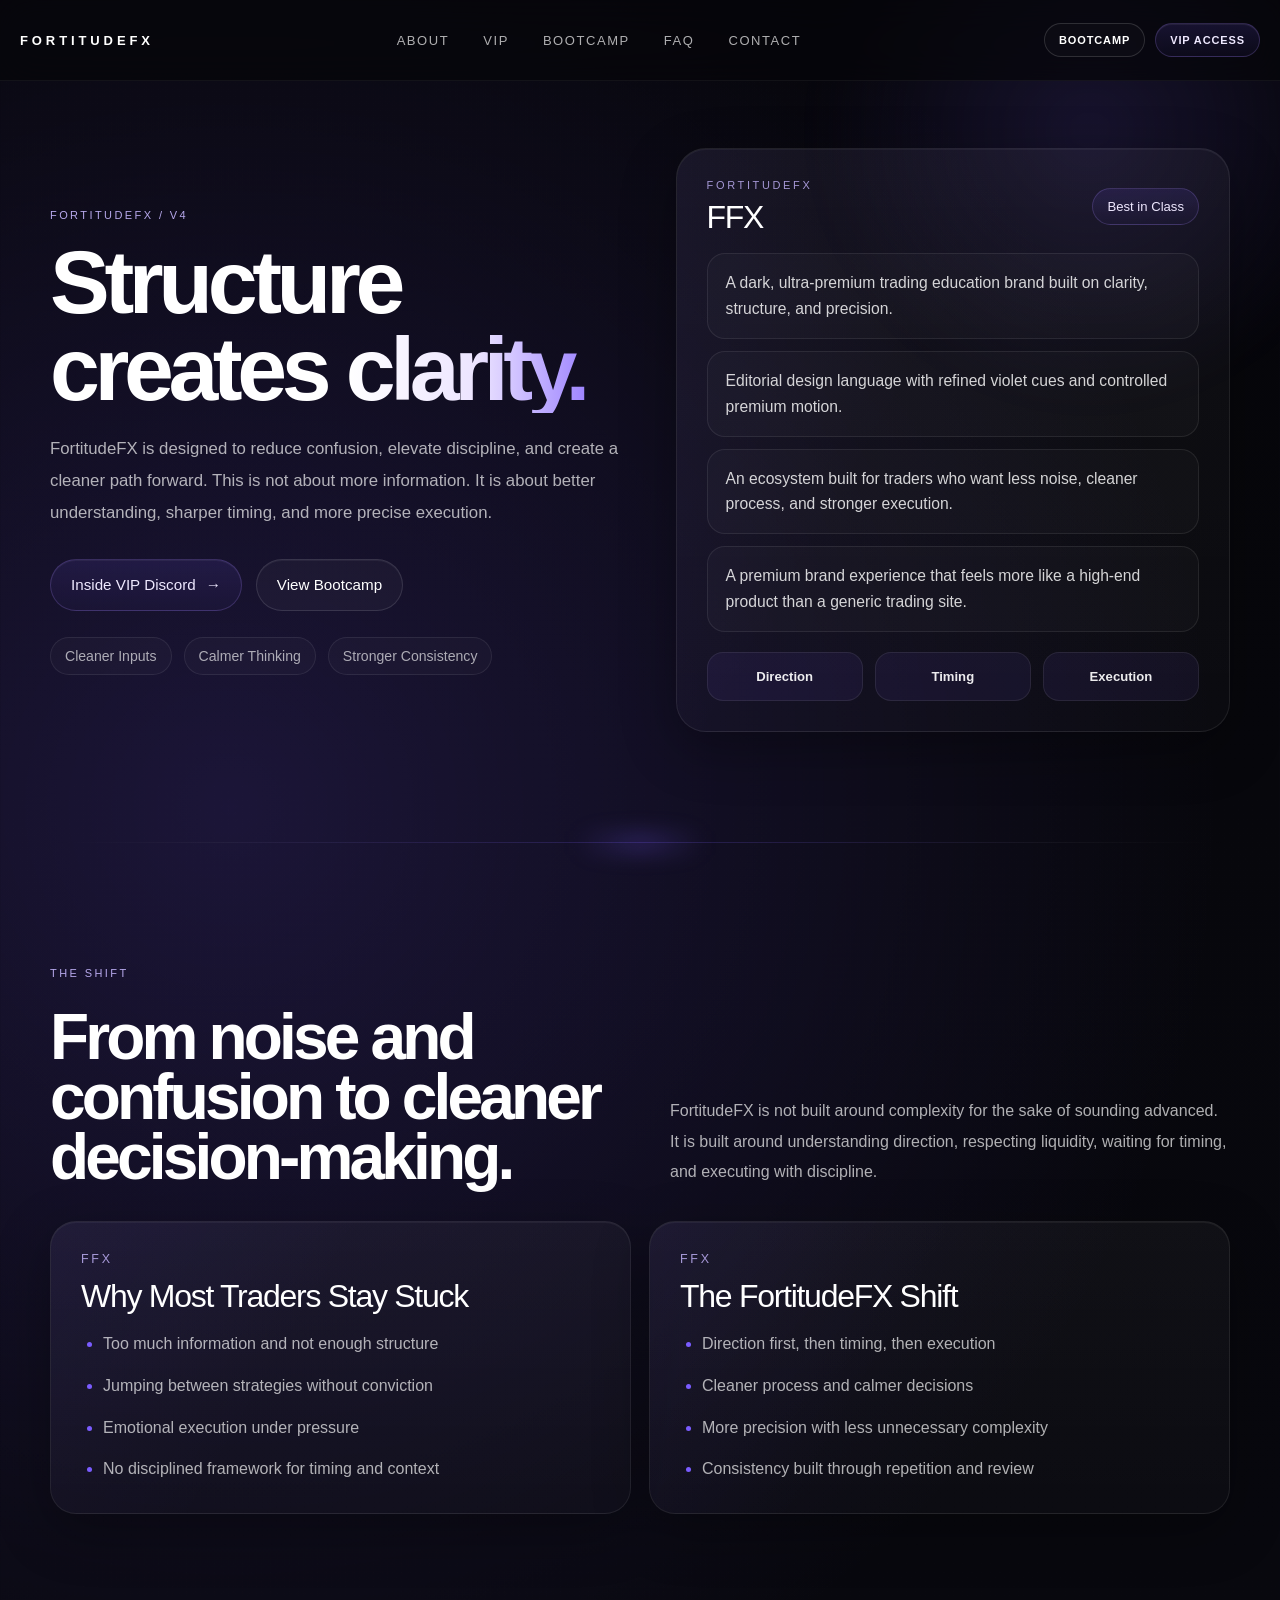
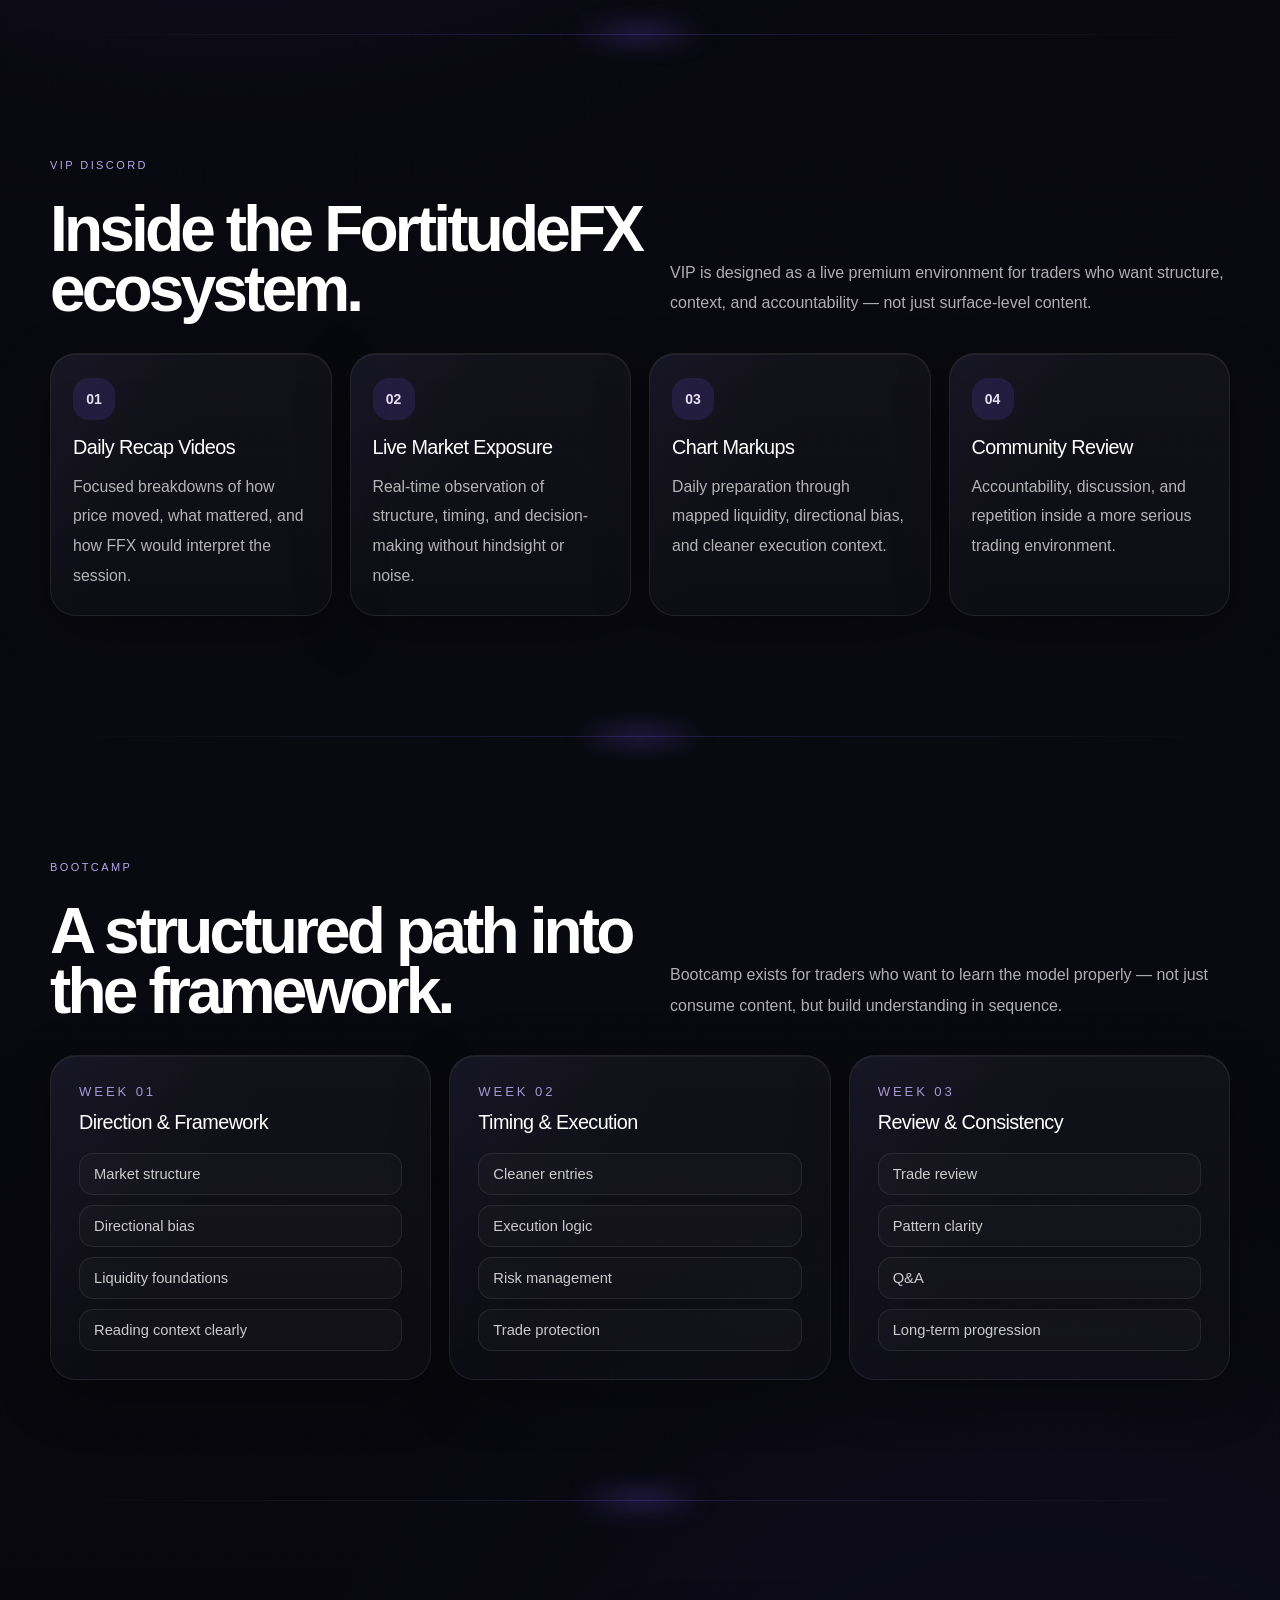
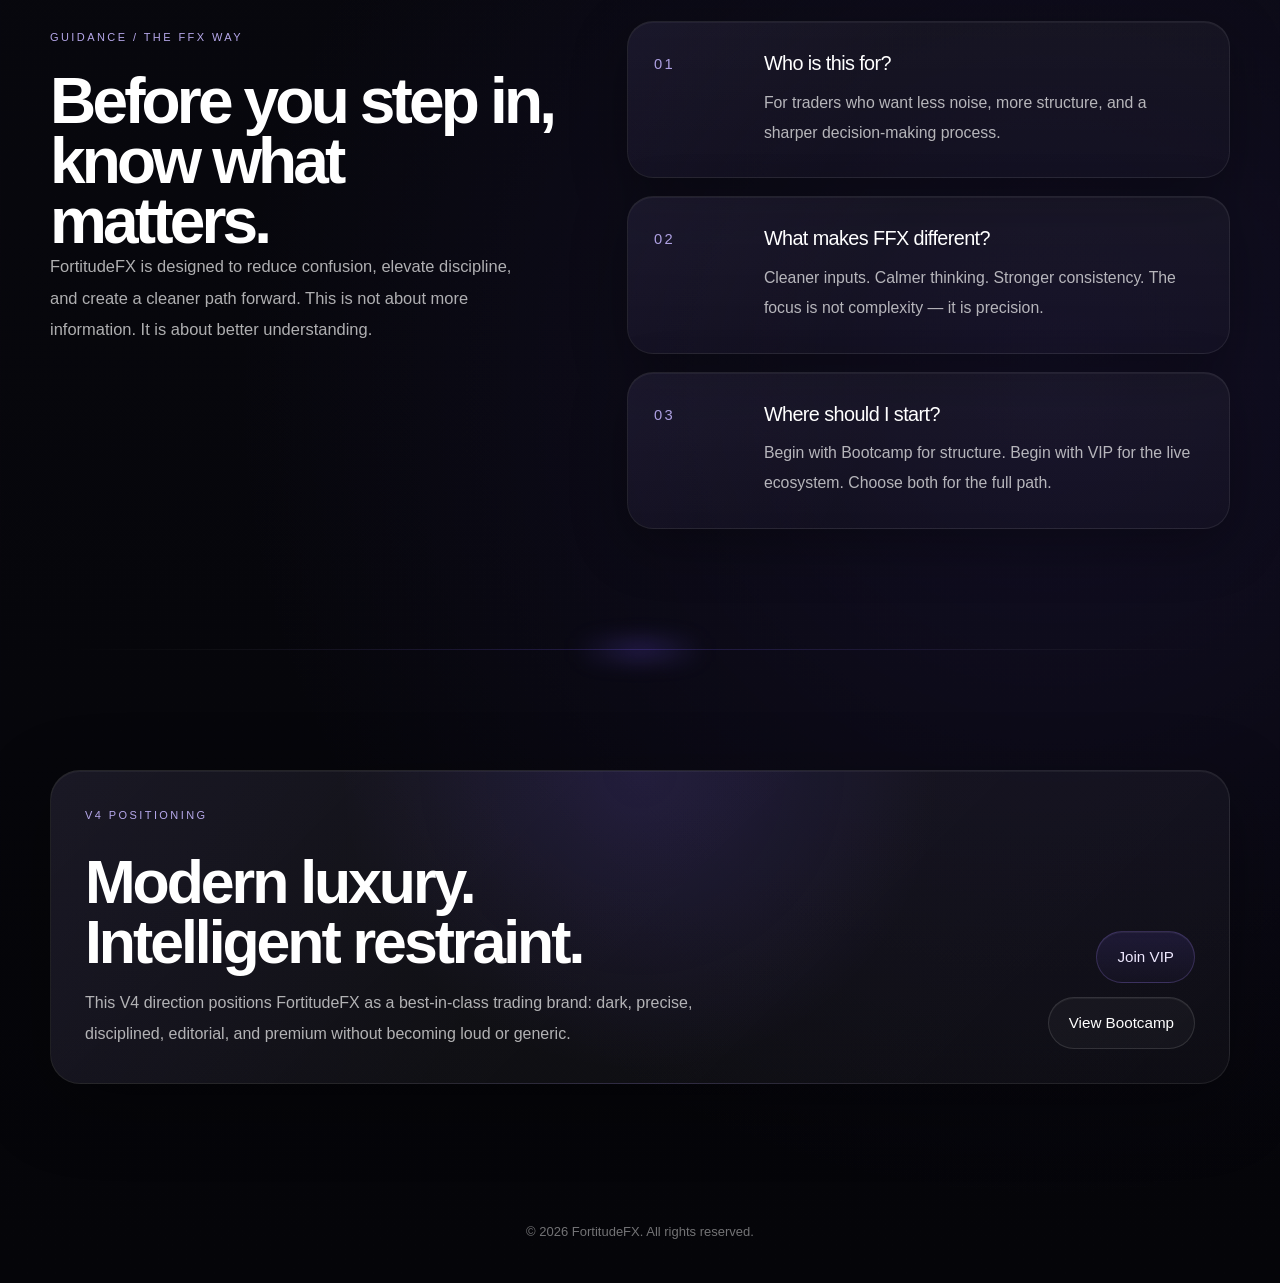
==== index.html @ 335967ff "Rename Index.html to index.html" ====
<!DOCTYPE html>
<html lang="en">
<head>
  <meta charset="UTF-8" />
  <meta name="viewport" content="width=device-width, initial-scale=1.0" />
  <title>FortitudeFX | V4 Full Index Preview</title>
  <meta name="theme-color" content="#06060a" />
  <meta
    name="description"
    content="FortitudeFX is a premium trading education brand built around structure, clarity, and disciplined execution."
  />
  <link rel="stylesheet" href="styles.css" />
</head>
<body>

  <nav class="nav">
    <div class="nav-wrap">
      <div class="nav-brand">
        <a href="#top">FORTITUDEFX</a>
      </div>

      <div class="nav-center">
        <a href="#about">About</a>
        <a href="#vip">VIP</a>
        <a href="#bootcamp">Bootcamp</a>
        <a href="#faq">FAQ</a>
        <a href="#cta">Contact</a>
      </div>

      <div class="nav-cta">
        <a class="nav-btn nav-btn-secondary" href="#bootcamp">Bootcamp</a>
        <a class="nav-btn nav-btn-primary" href="#vip">VIP Access</a>
      </div>
    </div>
  </nav>

  <section class="section hero" id="top">
    <div class="hero-glow"></div>

    <div class="section-wrap hero-grid">
      <div>
        <span class="kicker">FORTITUDEFX / V4</span>

        <h1>
          Structure creates
          <span class="gradient">clarity.</span>
        </h1>

        <p class="hero-copy">
          FortitudeFX is designed to reduce confusion, elevate discipline, and create a cleaner path forward. This is not about more information. It is about better understanding, sharper timing, and more precise execution.
        </p>

        <div class="hero-actions">
          <a href="#vip" class="btn btn-primary">
            Inside VIP Discord
            <span aria-hidden="true">→</span>
          </a>

          <a href="#bootcamp" class="btn btn-secondary">
            View Bootcamp
          </a>
        </div>

        <div class="hero-tags">
          <span>Cleaner Inputs</span>
          <span>Calmer Thinking</span>
          <span>Stronger Consistency</span>
        </div>
      </div>

      <div class="hero-panel">
        <div class="panel-top">
          <div class="panel-brand">
            <small>FortitudeFX</small>
            <strong>FFX</strong>
          </div>

          <div class="panel-badge">Best in Class</div>
        </div>

        <div class="benefit-list">
          <div class="benefit-item">
            A dark, ultra-premium trading education brand built on clarity, structure, and precision.
          </div>

          <div class="benefit-item">
            Editorial design language with refined violet cues and controlled premium motion.
          </div>

          <div class="benefit-item">
            An ecosystem built for traders who want less noise, cleaner process, and stronger execution.
          </div>

          <div class="benefit-item">
            A premium brand experience that feels more like a high-end product than a generic trading site.
          </div>
        </div>

        <div class="mini-grid">
          <div class="mini-card">Direction</div>
          <div class="mini-card">Timing</div>
          <div class="mini-card">Execution</div>
        </div>
      </div>
    </div>
  </section>

  <div class="section-divider"></div>

  <section class="section" id="about">
    <div class="section-wrap">
      <div class="section-head">
        <div>
          <span class="kicker">The Shift</span>
          <h2>From noise and confusion to cleaner decision-making.</h2>
        </div>

        <p>
          FortitudeFX is not built around complexity for the sake of sounding advanced. It is built around understanding direction, respecting liquidity, waiting for timing, and executing with discipline.
        </p>
      </div>

      <div class="two-grid">
        <article class="glass-card">
          <div class="tiny">FFX</div>
          <h3>Why Most Traders Stay Stuck</h3>
          <ul>
            <li>Too much information and not enough structure</li>
            <li>Jumping between strategies without conviction</li>
            <li>Emotional execution under pressure</li>
            <li>No disciplined framework for timing and context</li>
          </ul>
        </article>

        <article class="glass-card">
          <div class="tiny">FFX</div>
          <h3>The FortitudeFX Shift</h3>
          <ul>
            <li>Direction first, then timing, then execution</li>
            <li>Cleaner process and calmer decisions</li>
            <li>More precision with less unnecessary complexity</li>
            <li>Consistency built through repetition and review</li>
          </ul>
        </article>
      </div>
    </div>
  </section>

  <div class="section-divider"></div>

  <section class="section" id="vip">
    <div class="section-wrap">
      <div class="section-head">
        <div>
          <span class="kicker">VIP Discord</span>
          <h2>Inside the FortitudeFX ecosystem.</h2>
        </div>

        <p>
          VIP is designed as a live premium environment for traders who want structure, context, and accountability — not just surface-level content.
        </p>
      </div>

      <div class="vip-grid">
        <article class="vip-card">
          <div class="vip-number">01</div>
          <h3>Daily Recap Videos</h3>
          <p>
            Focused breakdowns of how price moved, what mattered, and how FFX would interpret the session.
          </p>
        </article>

        <article class="vip-card">
          <div class="vip-number">02</div>
          <h3>Live Market Exposure</h3>
          <p>
            Real-time observation of structure, timing, and decision-making without hindsight or noise.
          </p>
        </article>

        <article class="vip-card">
          <div class="vip-number">03</div>
          <h3>Chart Markups</h3>
          <p>
            Daily preparation through mapped liquidity, directional bias, and cleaner execution context.
          </p>
        </article>

        <article class="vip-card">
          <div class="vip-number">04</div>
          <h3>Community Review</h3>
          <p>
            Accountability, discussion, and repetition inside a more serious trading environment.
          </p>
        </article>
      </div>
    </div>
  </section>

  <div class="section-divider"></div>

  <section class="section" id="bootcamp">
    <div class="section-wrap">
      <div class="section-head">
        <div>
          <span class="kicker">Bootcamp</span>
          <h2>A structured path into the framework.</h2>
        </div>

        <p>
          Bootcamp exists for traders who want to learn the model properly — not just consume content, but build understanding in sequence.
        </p>
      </div>

      <div class="bootcamp-grid">
        <article class="week-card">
          <div class="week">Week 01</div>
          <h3>Direction &amp; Framework</h3>
          <div class="week-list">
            <div>Market structure</div>
            <div>Directional bias</div>
            <div>Liquidity foundations</div>
            <div>Reading context clearly</div>
          </div>
        </article>

        <article class="week-card">
          <div class="week">Week 02</div>
          <h3>Timing &amp; Execution</h3>
          <div class="week-list">
            <div>Cleaner entries</div>
            <div>Execution logic</div>
            <div>Risk management</div>
            <div>Trade protection</div>
          </div>
        </article>

        <article class="week-card">
          <div class="week">Week 03</div>
          <h3>Review &amp; Consistency</h3>
          <div class="week-list">
            <div>Trade review</div>
            <div>Pattern clarity</div>
            <div>Q&amp;A</div>
            <div>Long-term progression</div>
          </div>
        </article>
      </div>
    </div>
  </section>

  <div class="section-divider"></div>

  <section class="section" id="faq">
    <div class="section-wrap split-section">
      <div class="sticky-left">
        <span class="kicker">GUIDANCE / THE FFX WAY</span>
        <h2>Before you step in, know what matters.</h2>
        <p>
          FortitudeFX is designed to reduce confusion, elevate discipline, and create a cleaner path forward. This is not about more information. It is about better understanding.
        </p>
      </div>

      <div class="faq-cards">
        <article class="faq-card">
          <div class="faq-num">01</div>
          <div>
            <h3>Who is this for?</h3>
            <p>
              For traders who want less noise, more structure, and a sharper decision-making process.
            </p>
          </div>
        </article>

        <article class="faq-card">
          <div class="faq-num">02</div>
          <div>
            <h3>What makes FFX different?</h3>
            <p>
              Cleaner inputs. Calmer thinking. Stronger consistency. The focus is not complexity — it is precision.
            </p>
          </div>
        </article>

        <article class="faq-card">
          <div class="faq-num">03</div>
          <div>
            <h3>Where should I start?</h3>
            <p>
              Begin with Bootcamp for structure. Begin with VIP for the live ecosystem. Choose both for the full path.
            </p>
          </div>
        </article>
      </div>
    </div>
  </section>

  <div class="section-divider"></div>

  <section class="section section-last" id="cta">
    <div class="section-wrap">
      <div class="cta-shell">
        <div class="cta-grid">
          <div>
            <span class="kicker">V4 Positioning</span>
            <h2>Modern luxury. Intelligent restraint.</h2>
            <p>
              This V4 direction positions FortitudeFX as a best-in-class trading brand: dark, precise, disciplined, editorial, and premium without becoming loud or generic.
            </p>
          </div>

          <div class="cta-actions">
            <a class="btn btn-primary" href="#vip">Join VIP</a>
            <a class="btn btn-secondary" href="#bootcamp">View Bootcamp</a>
          </div>
        </div>
      </div>
    </div>
  </section>

  <footer>
    © 2026 FortitudeFX. All rights reserved.
  </footer>

</body>
</html>
---- styles.css ----
:root {
  --bg-1: #06060a;
  --bg-2: #090910;
  --bg-3: #050509;

  --text: #ffffff;
  --muted: rgba(255,255,255,0.68);
  --muted-2: rgba(255,255,255,0.58);

  --border: rgba(255,255,255,0.08);
  --border-soft: rgba(255,255,255,0.05);

  --accent: #7a5cff;
  --accent-soft: rgba(122, 92, 255, 0.12);
  --accent-soft-2: rgba(122, 92, 255, 0.08);
  --accent-line: rgba(167, 139, 250, 0.22);
  --accent-line-strong: rgba(167, 139, 250, 0.38);
  --accent-text: rgba(196, 181, 253, 0.92);

  --shadow: 0 16px 55px rgba(0,0,0,0.32);
  --shadow-lg: 0 20px 70px rgba(0,0,0,0.38);

  --radius-xl: 32px;
  --radius-lg: 26px;
  --radius-md: 22px;

  --max: 1180px;
}

* {
  box-sizing: border-box;
}

html {
  scroll-behavior: smooth;
}

body {
  margin: 0;
  font-family: Arial, Helvetica, sans-serif;
  color: var(--text);
  background:
    radial-gradient(circle at 18% 18%, rgba(120, 86, 255, 0.18), transparent 26%),
    radial-gradient(circle at 82% 80%, rgba(120, 86, 255, 0.1), transparent 22%),
    linear-gradient(180deg, #06060a 0%, #090910 52%, #050509 100%);
  overflow-x: hidden;
}

body::before {
  content: "";
  position: fixed;
  inset: 0;
  background:
    linear-gradient(to right, rgba(255,255,255,0.03) 1px, transparent 1px),
    linear-gradient(to bottom, rgba(255,255,255,0.02) 1px, transparent 1px);
  background-size: 110px 110px;
  mask-image: radial-gradient(circle at center, rgba(0,0,0,0.75), transparent 82%);
  opacity: 0.16;
  pointer-events: none;
}

a {
  color: inherit;
  text-decoration: none;
}

img {
  max-width: 100%;
  display: block;
}

.nav {
  position: fixed;
  top: 0;
  width: 100%;
  z-index: 1000;
  background: rgba(6, 6, 10, 0.72);
  backdrop-filter: blur(18px);
  border-bottom: 1px solid rgba(255,255,255,0.05);
}

.nav-wrap {
  max-width: 1240px;
  margin: 0 auto;
  width: calc(100% - 40px);
  display: grid;
  grid-template-columns: auto 1fr auto;
  align-items: center;
  height: 80px;
  gap: 18px;
}

.nav-brand a {
  font-size: 13px;
  letter-spacing: 0.3em;
  text-transform: uppercase;
  font-weight: 700;
}

.nav-center {
  display: flex;
  justify-content: center;
  gap: 34px;
}

.nav-center a {
  font-size: 13px;
  letter-spacing: 0.12em;
  text-transform: uppercase;
  color: rgba(255,255,255,0.68);
  position: relative;
}

.nav-center a::after {
  content: "";
  position: absolute;
  bottom: -6px;
  left: 0;
  width: 100%;
  height: 1px;
  background: rgba(255,255,255,0.9);
  transform: scaleX(0);
  transition: 0.24s;
}

.nav-center a:hover::after {
  transform: scaleX(1);
}

.nav-center a:hover {
  color: white;
}

.nav-cta {
  display: flex;
  gap: 10px;
}

.nav-btn {
  display: inline-flex;
  align-items: center;
  justify-content: center;
  padding: 10px 14px;
  border-radius: 999px;
  font-size: 11px;
  letter-spacing: 0.08em;
  text-transform: uppercase;
  font-weight: 700;
}

.nav-btn-primary {
  border: 1px solid var(--accent-line);
  background: linear-gradient(180deg, rgba(122, 92, 255, 0.14), rgba(122, 92, 255, 0.05));
  color: #efe9ff;
  box-shadow: inset 0 1px 0 rgba(255,255,255,0.06);
}

.nav-btn-secondary {
  border: 1px solid rgba(255,255,255,0.14);
  background: rgba(255,255,255,0.02);
  color: white;
}

.section {
  position: relative;
  padding: 120px 24px;
  overflow: visible;
}

.section-wrap {
  position: relative;
  z-index: 1;
  max-width: var(--max);
  margin: 0 auto;
}

.section-divider {
  position: relative;
  width: min(var(--max), calc(100% - 48px));
  height: 1px;
  margin: 0 auto;
  pointer-events: none;
}

.section-divider::before {
  content: "";
  position: absolute;
  inset: 0;
  background: linear-gradient(
    90deg,
    rgba(255,255,255,0) 0%,
    rgba(255,255,255,0.04) 14%,
    rgba(122,92,255,0.22) 50%,
    rgba(255,255,255,0.04) 86%,
    rgba(255,255,255,0) 100%
  );
}

.section-divider::after {
  content: "";
  position: absolute;
  left: 50%;
  top: 50%;
  width: 180px;
  height: 24px;
  transform: translate(-50%, -50%);
  background: radial-gradient(circle, rgba(122,92,255,0.22) 0%, rgba(122,92,255,0) 72%);
  filter: blur(10px);
}

.hero {
  padding-top: 148px;
  padding-bottom: 110px;
}

.hero-glow {
  position: absolute;
  width: 620px;
  height: 620px;
  border-radius: 50%;
  background: radial-gradient(circle, rgba(122, 92, 255, 0.15), transparent 64%);
  top: -180px;
  right: -120px;
  filter: blur(16px);
  pointer-events: none;
}

.hero-grid {
  display: grid;
  grid-template-columns: 1fr 0.95fr;
  gap: 42px;
  align-items: center;
}

.kicker {
  display: inline-block;
  margin-bottom: 18px;
  font-size: 11px;
  letter-spacing: 0.22em;
  text-transform: uppercase;
  color: var(--accent-text);
}

h1 {
  margin: 0 0 20px;
  font-size: clamp(3rem, 7vw, 6rem);
  line-height: 0.97;
  letter-spacing: -0.06em;
  font-weight: 600;
  max-width: 760px;
  overflow: visible;
}

.gradient {
  background: linear-gradient(90deg, #ffffff 0%, #ece4ff 55%, #9f86ff 100%);
  -webkit-background-clip: text;
  background-clip: text;
  color: transparent;
  display: inline-block;
}

.hero-copy {
  margin: 0;
  max-width: 580px;
  font-size: 1.05rem;
  line-height: 1.9;
  color: var(--muted);
}

.hero-actions {
  display: flex;
  flex-wrap: wrap;
  gap: 14px;
  margin-top: 30px;
}

.btn {
  display: inline-flex;
  align-items: center;
  justify-content: center;
  gap: 10px;
  min-height: 52px;
  padding: 0 20px;
  border-radius: 999px;
  font-size: 0.95rem;
  transition: transform 0.28s ease, box-shadow 0.28s ease, border-color 0.28s ease;
  box-shadow: inset 0 1px 0 rgba(255,255,255,0.05);
}

.btn:hover {
  transform: translateY(-2px);
}

.btn-primary {
  border: 1px solid var(--accent-line);
  background: linear-gradient(180deg, rgba(122, 92, 255, 0.12), rgba(122, 92, 255, 0.04));
  color: #efe9ff;
}

.btn-primary:hover {
  border-color: var(--accent-line-strong);
  box-shadow:
    0 12px 36px rgba(76, 41, 168, 0.24),
    inset 0 1px 0 rgba(255,255,255,0.08);
}

.btn-secondary {
  border: 1px solid rgba(255,255,255,0.12);
  background: rgba(255,255,255,0.03);
  color: white;
}

.hero-tags {
  display: flex;
  flex-wrap: wrap;
  gap: 12px;
  margin-top: 26px;
}

.hero-tags span {
  display: inline-flex;
  align-items: center;
  padding: 10px 14px;
  border-radius: 999px;
  border: 1px solid rgba(255,255,255,0.08);
  background: rgba(255,255,255,0.025);
  color: rgba(255,255,255,0.64);
  font-size: 0.88rem;
}

.hero-panel,
.glass-card,
.faq-card,
.vip-card,
.week-card,
.cta-shell {
  position: relative;
  border: 1px solid rgba(255,255,255,0.08);
  background: linear-gradient(180deg, rgba(255,255,255,0.04), rgba(255,255,255,0.018));
  box-shadow:
    0 16px 55px rgba(0,0,0,0.32),
    inset 0 1px 0 rgba(255,255,255,0.05);
  overflow: hidden;
}

.hero-panel::after,
.glass-card::after,
.faq-card::after,
.vip-card::after,
.week-card::after,
.cta-shell::after {
  content: "";
  position: absolute;
  inset: 0;
  background: linear-gradient(120deg, rgba(122, 92, 255, 0.08), transparent 42%, transparent 100%);
  opacity: 0.7;
  pointer-events: none;
}

.hero-panel {
  border-radius: 30px;
  padding: 30px;
}

.panel-top {
  position: relative;
  z-index: 1;
  display: flex;
  align-items: center;
  justify-content: space-between;
  gap: 18px;
  margin-bottom: 20px;
}

.panel-brand small {
  display: block;
  font-size: 11px;
  letter-spacing: 0.24em;
  text-transform: uppercase;
  color: rgba(196, 181, 253, 0.82);
  margin-bottom: 10px;
}

.panel-brand strong {
  font-size: 2rem;
  line-height: 1;
  letter-spacing: -0.04em;
  font-weight: 500;
}

.panel-badge {
  display: inline-flex;
  align-items: center;
  padding: 10px 14px;
  border-radius: 999px;
  border: 1px solid var(--accent-line);
  background: linear-gradient(180deg, rgba(122, 92, 255, 0.12), rgba(122, 92, 255, 0.04));
  color: #efe9ff;
  font-size: 0.82rem;
}

.benefit-list {
  position: relative;
  z-index: 1;
  display: grid;
  gap: 12px;
}

.benefit-item {
  border: 1px solid rgba(255,255,255,0.08);
  background: rgba(255,255,255,0.022);
  border-radius: 18px;
  padding: 16px 18px;
  color: rgba(255,255,255,0.82);
  font-size: 0.98rem;
  line-height: 1.65;
}

.mini-grid {
  position: relative;
  z-index: 1;
  display: grid;
  grid-template-columns: repeat(3, 1fr);
  gap: 12px;
  margin-top: 20px;
}

.mini-card {
  border: 1px solid rgba(255,255,255,0.08);
  background: rgba(122,92,255,0.08);
  border-radius: 16px;
  padding: 16px 10px;
  text-align: center;
  font-size: 0.82rem;
  font-weight: 600;
  color: rgba(255,255,255,0.92);
}

.section-head {
  display: flex;
  align-items: end;
  justify-content: space-between;
  gap: 24px;
  margin-bottom: 34px;
}

.section-head h2,
.split-section h2 {
  margin: 10px 0 0;
  font-size: clamp(2.8rem, 5vw, 5rem);
  line-height: 0.94;
  letter-spacing: -0.06em;
  font-weight: 600;
  color: white;
  max-width: 620px;
}

.section-head p {
  margin: 0;
  max-width: 560px;
  font-size: 1rem;
  line-height: 1.9;
  color: var(--muted);
}

.two-grid {
  display: grid;
  grid-template-columns: repeat(2, 1fr);
  gap: 18px;
}

.glass-card {
  border-radius: 26px;
  padding: 30px;
}

.glass-card .tiny {
  position: relative;
  z-index: 1;
  font-size: 0.78rem;
  letter-spacing: 0.22em;
  text-transform: uppercase;
  color: rgba(196,181,253,0.82);
  margin-bottom: 14px;
}

.glass-card h3 {
  position: relative;
  z-index: 1;
  margin: 0 0 18px;
  font-size: 2rem;
  line-height: 1;
  letter-spacing: -0.04em;
  font-weight: 500;
}

.glass-card ul {
  position: relative;
  z-index: 1;
  margin: 0;
  padding-left: 22px;
  display: grid;
  gap: 14px;
  color: var(--muted);
  font-size: 1rem;
  line-height: 1.72;
}

.glass-card li::marker {
  color: var(--accent);
}

.split-section {
  display: grid;
  grid-template-columns: 0.95fr 1.1fr;
  gap: 56px;
  align-items: start;
}

.sticky-left {
  position: sticky;
  top: 120px;
  padding-top: 6px;
}

.sticky-left p {
  margin: 0;
  max-width: 470px;
  font-size: 1.03rem;
  line-height: 1.9;
  color: var(--muted);
}

.faq-cards,
.vip-grid,
.bootcamp-grid {
  display: grid;
  gap: 18px;
}

.faq-card {
  border-radius: 26px;
  padding: 30px 30px 30px 26px;
  display: grid;
  grid-template-columns: 88px 1fr;
  gap: 22px;
  transition: transform 0.32s ease, border-color 0.32s ease, background 0.32s ease;
}

.faq-card:hover,
.vip-card:hover,
.week-card:hover {
  transform: translateY(-4px);
  border-color: rgba(167, 139, 250, 0.2);
  background: linear-gradient(180deg, rgba(255,255,255,0.05), rgba(255,255,255,0.022));
}

.faq-num {
  position: relative;
  z-index: 1;
  font-size: 0.92rem;
  color: rgba(196, 181, 253, 0.88);
  letter-spacing: 0.16em;
  padding-top: 4px;
}

.faq-card h3,
.vip-card h3,
.week-card h3 {
  position: relative;
  z-index: 1;
  margin: 0 0 12px;
  font-size: 1.24rem;
  line-height: 1.2;
  letter-spacing: -0.03em;
  color: #ffffff;
  font-weight: 500;
}

.faq-card p,
.vip-card p,
.week-card p {
  position: relative;
  z-index: 1;
  margin: 0;
  font-size: 0.99rem;
  line-height: 1.88;
  color: rgba(255,255,255,0.69);
}

.vip-grid {
  grid-template-columns: repeat(4, 1fr);
}

.vip-card {
  border-radius: 26px;
  padding: 24px 22px;
  transition: transform 0.32s ease, border-color 0.32s ease, background 0.32s ease;
}

.vip-number {
  position: relative;
  z-index: 1;
  width: 42px;
  height: 42px;
  border-radius: 16px;
  display: flex;
  align-items: center;
  justify-content: center;
  background: rgba(122,92,255,0.14);
  color: rgba(241, 234, 255, 0.95);
  font-weight: 800;
  font-size: 14px;
  margin-bottom: 16px;
}

.bootcamp-grid {
  grid-template-columns: repeat(3, 1fr);
}

.week-card {
  border-radius: 26px;
  padding: 28px;
  transition: transform 0.32s ease, border-color 0.32s ease, background 0.32s ease;
}

.week {
  position: relative;
  z-index: 1;
  font-size: 0.82rem;
  letter-spacing: 0.22em;
  text-transform: uppercase;
  color: rgba(196,181,253,0.82);
  margin-bottom: 12px;
}

.week-list {
  position: relative;
  z-index: 1;
  display: grid;
  gap: 10px;
  margin-top: 18px;
}

.week-list div {
  border: 1px solid rgba(255,255,255,0.08);
  background: rgba(255,255,255,0.022);
  border-radius: 14px;
  padding: 12px 14px;
  color: rgba(255,255,255,0.78);
  font-size: 0.92rem;
}

.cta-shell {
  border-radius: 30px;
  padding: 34px;
  background:
    radial-gradient(circle at top, rgba(122, 92, 255, 0.14), transparent 45%),
    linear-gradient(135deg, rgba(255,255,255,0.06), rgba(255,255,255,0.03));
  box-shadow: 0 20px 70px rgba(0,0,0,0.34), inset 0 1px 0 rgba(255,255,255,0.05);
}

.cta-grid {
  position: relative;
  z-index: 1;
  display: grid;
  grid-template-columns: 1.2fr 0.8fr;
  gap: 30px;
  align-items: end;
}

.cta-grid h2 {
  margin: 14px 0 0;
  font-size: clamp(2.1rem, 5vw, 3.8rem);
  line-height: 0.98;
  letter-spacing: -0.05em;
  font-weight: 600;
}

.cta-grid p {
  margin: 16px 0 0;
  max-width: 700px;
  color: var(--muted);
  line-height: 1.9;
  font-size: 1rem;
}

.cta-actions {
  display: flex;
  flex-direction: column;
  align-items: flex-end;
  gap: 14px;
}

footer {
  padding: 20px 24px 44px;
  color: rgba(255,255,255,0.44);
  font-size: 13px;
  text-align: center;
}

@media (max-width: 1080px) {
  .hero-grid,
  .split-section,
  .section-head,
  .two-grid,
  .cta-grid {
    grid-template-columns: 1fr;
  }

  .sticky-left {
    position: relative;
    top: auto;
  }

  .vip-grid,
  .bootcamp-grid {
    grid-template-columns: repeat(2, 1fr);
  }
}

@media (max-width: 820px) {
  .vip-grid,
  .bootcamp-grid {
    grid-template-columns: 1fr;
  }

  .faq-card {
    grid-template-columns: 1fr;
    gap: 12px;
  }
}

@media (max-width: 768px) {
  .section {
    padding: 96px 18px;
  }

  .hero {
    padding-top: 148px;
  }

  .nav-wrap {
    grid-template-columns: 1fr;
    height: auto;
    padding: 14px 0;
    gap: 14px;
  }

  .nav-center,
  .nav-cta,
  .hero-actions {
    justify-content: flex-start;
    flex-wrap: wrap;
  }

  .nav-center {
    gap: 14px;
  }

  .hero-panel,
  .glass-card,
  .faq-card,
  .vip-card,
  .week-card,
  .cta-shell {
    padding: 24px 20px;
    border-radius: 22px;
  }

  .mini-grid {
    grid-template-columns: 1fr;
  }
}
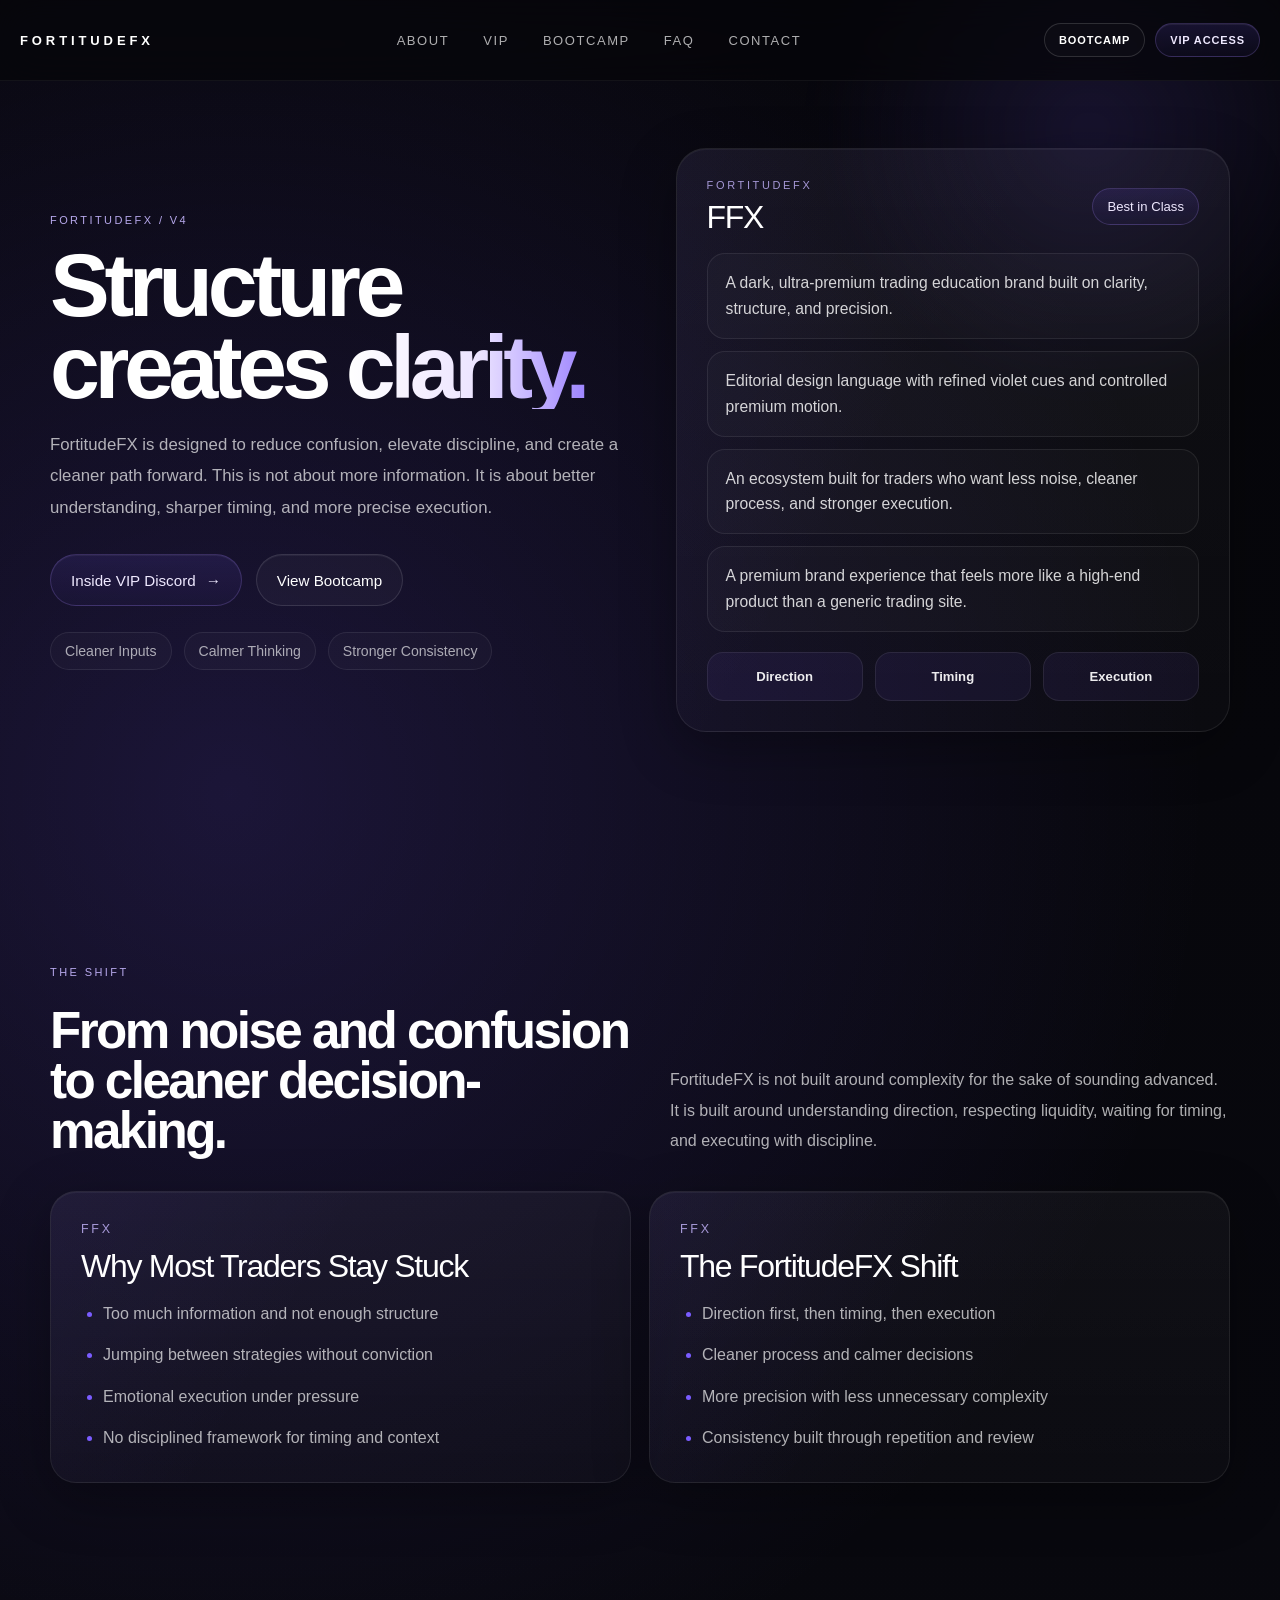
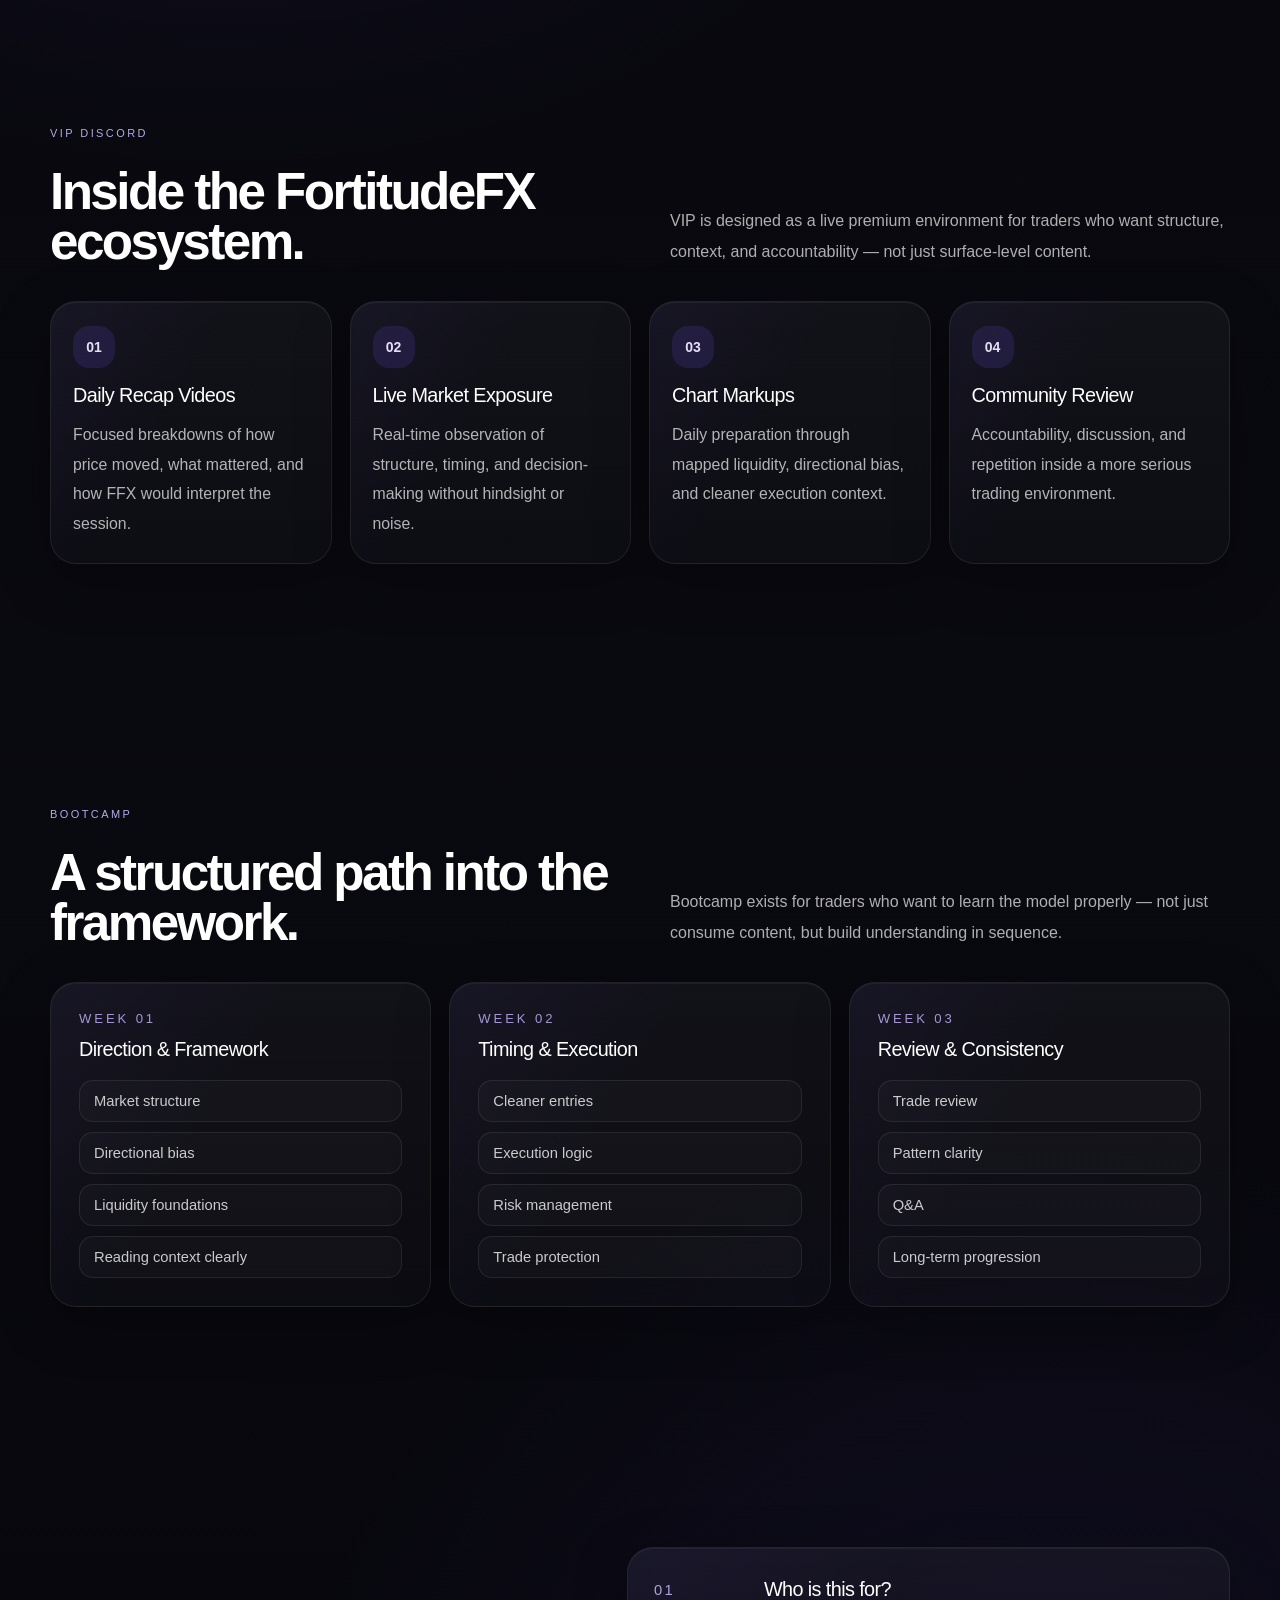
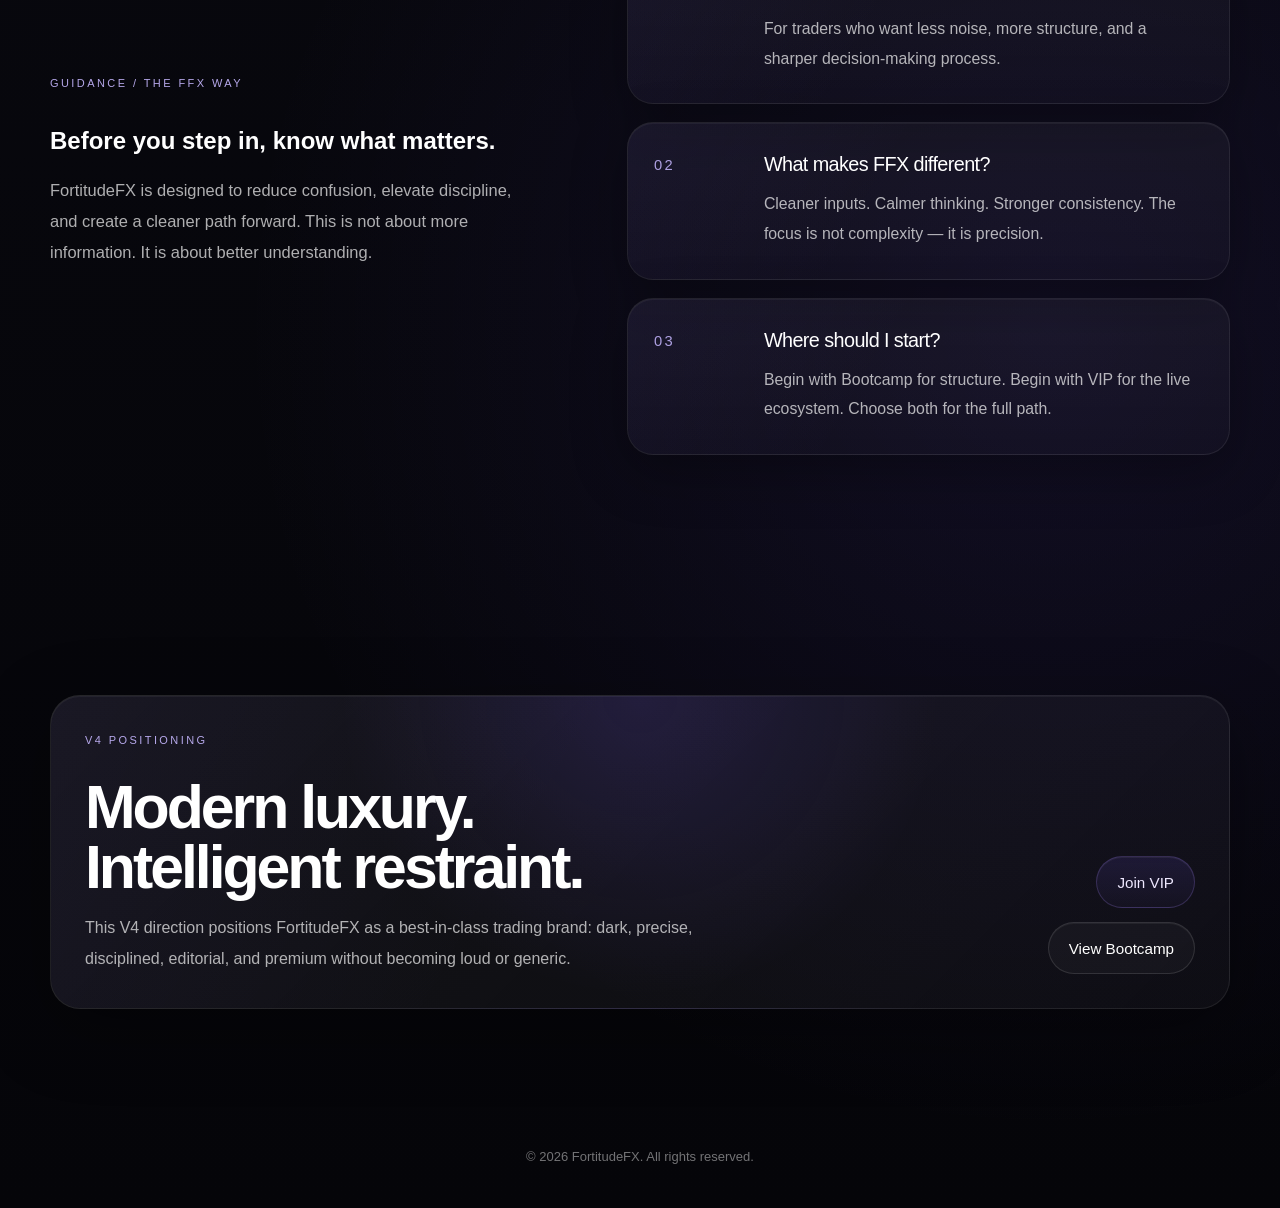
==== commit aa1f9652: "Refactor index.html for styling and structure Removed meta description and added CSS styles for them" ====
--- a/index.html
+++ b/index.html
@@ -1,3 +1,4 @@
+
 <!DOCTYPE html>
 <html lang="en">
 <head>
@@ -5,11 +6,723 @@
   <meta name="viewport" content="width=device-width, initial-scale=1.0" />
   <title>FortitudeFX | V4 Full Index Preview</title>
   <meta name="theme-color" content="#06060a" />
-  <meta
-    name="description"
-    content="FortitudeFX is a premium trading education brand built around structure, clarity, and disciplined execution."
-  />
-  <link rel="stylesheet" href="styles.css" />
+  <style>
+    :root {
+      --bg-1: #06060a;
+      --bg-2: #090910;
+      --bg-3: #050509;
+      --text: #ffffff;
+      --muted: rgba(255,255,255,0.68);
+      --muted-2: rgba(255,255,255,0.58);
+      --border: rgba(255,255,255,0.08);
+      --border-soft: rgba(255,255,255,0.05);
+
+      --accent: #7a5cff;
+      --accent-soft: rgba(122, 92, 255, 0.12);
+      --accent-soft-2: rgba(122, 92, 255, 0.08);
+      --accent-line: rgba(167, 139, 250, 0.22);
+      --accent-line-strong: rgba(167, 139, 250, 0.38);
+      --accent-text: rgba(196, 181, 253, 0.92);
+
+      --shadow: 0 16px 55px rgba(0,0,0,0.32);
+      --shadow-lg: 0 20px 70px rgba(0,0,0,0.38);
+
+      --radius-xl: 32px;
+      --radius-lg: 26px;
+      --radius-md: 22px;
+      --max: 1180px;
+    }
+
+    * { box-sizing: border-box; }
+    html { scroll-behavior: smooth; }
+
+    body {
+      margin: 0;
+      font-family: Arial, Helvetica, sans-serif;
+      color: var(--text);
+      background:
+        radial-gradient(circle at 18% 18%, rgba(120, 86, 255, 0.18), transparent 26%),
+        radial-gradient(circle at 82% 80%, rgba(120, 86, 255, 0.1), transparent 22%),
+        linear-gradient(180deg, #06060a 0%, #090910 52%, #050509 100%);
+      overflow-x: hidden;
+    }
+
+    body::before {
+      content: "";
+      position: fixed;
+      inset: 0;
+      background:
+        linear-gradient(to right, rgba(255,255,255,0.03) 1px, transparent 1px),
+        linear-gradient(to bottom, rgba(255,255,255,0.02) 1px, transparent 1px);
+      background-size: 110px 110px;
+      mask-image: radial-gradient(circle at center, rgba(0,0,0,0.75), transparent 82%);
+      opacity: 0.16;
+      pointer-events: none;
+    }
+
+    a { color: inherit; text-decoration: none; }
+
+    .nav {
+      position: fixed;
+      top: 0;
+      width: 100%;
+      z-index: 1000;
+      background: rgba(6, 6, 10, 0.72);
+      backdrop-filter: blur(18px);
+      border-bottom: 1px solid rgba(255,255,255,0.05);
+    }
+
+    .nav-wrap {
+      max-width: 1240px;
+      margin: 0 auto;
+      width: calc(100% - 40px);
+      display: grid;
+      grid-template-columns: auto 1fr auto;
+      align-items: center;
+      height: 80px;
+      gap: 18px;
+    }
+
+    .nav-brand a {
+      font-size: 13px;
+      letter-spacing: 0.3em;
+      text-transform: uppercase;
+      font-weight: 700;
+    }
+
+    .nav-center {
+      display: flex;
+      justify-content: center;
+      gap: 34px;
+    }
+
+    .nav-center a {
+      font-size: 13px;
+      letter-spacing: 0.12em;
+      text-transform: uppercase;
+      color: rgba(255,255,255,0.68);
+      position: relative;
+    }
+
+    .nav-center a::after {
+      content: "";
+      position: absolute;
+      bottom: -6px;
+      left: 0;
+      width: 100%;
+      height: 1px;
+      background: rgba(255,255,255,0.9);
+      transform: scaleX(0);
+      transition: 0.24s;
+    }
+
+    .nav-center a:hover::after { transform: scaleX(1); }
+    .nav-center a:hover { color: white; }
+
+    .nav-cta {
+      display: flex;
+      gap: 10px;
+    }
+
+    .nav-btn {
+      display: inline-flex;
+      align-items: center;
+      justify-content: center;
+      padding: 10px 14px;
+      border-radius: 999px;
+      font-size: 11px;
+      letter-spacing: 0.08em;
+      text-transform: uppercase;
+      font-weight: 700;
+    }
+
+    .nav-btn-primary {
+      border: 1px solid var(--accent-line);
+      background: linear-gradient(180deg, rgba(122, 92, 255, 0.14), rgba(122, 92, 255, 0.05));
+      color: #efe9ff;
+      box-shadow: inset 0 1px 0 rgba(255,255,255,0.06);
+    }
+
+    .nav-btn-secondary {
+      border: 1px solid rgba(255,255,255,0.14);
+      background: rgba(255,255,255,0.02);
+      color: white;
+    }
+
+    .section {
+      position: relative;
+      padding: 120px 24px;
+      overflow: hidden;
+    }
+
+    .section-wrap {
+      position: relative;
+      z-index: 1;
+      max-width: var(--max);
+      margin: 0 auto;
+    }
+
+    .hero {
+      padding-top: 148px;
+      padding-bottom: 110px;
+    }
+
+    .hero-glow {
+      position: absolute;
+      width: 620px;
+      height: 620px;
+      border-radius: 50%;
+      background: radial-gradient(circle, rgba(122, 92, 255, 0.15), transparent 64%);
+      top: -180px;
+      right: -120px;
+      filter: blur(16px);
+      pointer-events: none;
+    }
+
+    .hero-grid {
+      display: grid;
+      grid-template-columns: 1fr 0.95fr;
+      gap: 42px;
+      align-items: center;
+    }
+
+    .kicker {
+      display: inline-block;
+      margin-bottom: 18px;
+      font-size: 11px;
+      letter-spacing: 0.22em;
+      text-transform: uppercase;
+      color: var(--accent-text);
+    }
+
+    h1 {
+      margin: 0 0 20px;
+      font-size: clamp(3rem, 7vw, 6rem);
+      line-height: 0.92;
+      letter-spacing: -0.06em;
+      font-weight: 600;
+      max-width: 760px;
+    }
+
+    .gradient {
+      background: linear-gradient(90deg, #ffffff 0%, #ece4ff 55%, #9f86ff 100%);
+      -webkit-background-clip: text;
+      background-clip: text;
+      color: transparent;
+      display: inline-block;
+    }
+
+    .hero-copy {
+      margin: 0;
+      max-width: 580px;
+      font-size: 1.05rem;
+      line-height: 1.9;
+      color: var(--muted);
+    }
+
+    .hero-actions {
+      display: flex;
+      flex-wrap: wrap;
+      gap: 14px;
+      margin-top: 30px;
+    }
+
+    .btn {
+      display: inline-flex;
+      align-items: center;
+      justify-content: center;
+      gap: 10px;
+      min-height: 52px;
+      padding: 0 20px;
+      border-radius: 999px;
+      font-size: 0.95rem;
+      transition: transform 0.28s ease, box-shadow 0.28s ease, border-color 0.28s ease;
+      box-shadow: inset 0 1px 0 rgba(255,255,255,0.05);
+    }
+
+    .btn:hover { transform: translateY(-2px); }
+
+    .btn-primary {
+      border: 1px solid var(--accent-line);
+      background: linear-gradient(180deg, rgba(122, 92, 255, 0.12), rgba(122, 92, 255, 0.04));
+      color: #efe9ff;
+    }
+
+    .btn-primary:hover {
+      border-color: var(--accent-line-strong);
+      box-shadow:
+        0 12px 36px rgba(76, 41, 168, 0.24),
+        inset 0 1px 0 rgba(255,255,255,0.08);
+    }
+
+    .btn-secondary {
+      border: 1px solid rgba(255,255,255,0.12);
+      background: rgba(255,255,255,0.03);
+      color: white;
+    }
+
+    .hero-tags {
+      display: flex;
+      flex-wrap: wrap;
+      gap: 12px;
+      margin-top: 26px;
+    }
+
+    .hero-tags span {
+      display: inline-flex;
+      align-items: center;
+      padding: 10px 14px;
+      border-radius: 999px;
+      border: 1px solid rgba(255,255,255,0.08);
+      background: rgba(255,255,255,0.025);
+      color: rgba(255,255,255,0.64);
+      font-size: 0.88rem;
+    }
+
+    .hero-panel,
+    .glass-card,
+    .faq-card,
+    .vip-card,
+    .week-card,
+    .cta-shell {
+      position: relative;
+      border: 1px solid rgba(255,255,255,0.08);
+      background: linear-gradient(180deg, rgba(255,255,255,0.04), rgba(255,255,255,0.018));
+      box-shadow:
+        0 16px 55px rgba(0,0,0,0.32),
+        inset 0 1px 0 rgba(255,255,255,0.05);
+      overflow: hidden;
+    }
+
+    .hero-panel::after,
+    .glass-card::after,
+    .faq-card::after,
+    .vip-card::after,
+    .week-card::after,
+    .cta-shell::after {
+      content: "";
+      position: absolute;
+      inset: 0;
+      background: linear-gradient(120deg, rgba(122, 92, 255, 0.08), transparent 42%, transparent 100%);
+      opacity: 0.7;
+      pointer-events: none;
+    }
+
+    .hero-panel {
+      border-radius: 30px;
+      padding: 30px;
+    }
+
+    .panel-top {
+      position: relative;
+      z-index: 1;
+      display: flex;
+      align-items: center;
+      justify-content: space-between;
+      gap: 18px;
+      margin-bottom: 20px;
+    }
+
+    .panel-brand small {
+      display: block;
+      font-size: 11px;
+      letter-spacing: 0.24em;
+      text-transform: uppercase;
+      color: rgba(196, 181, 253, 0.82);
+      margin-bottom: 10px;
+    }
+
+    .panel-brand strong {
+      font-size: 2rem;
+      line-height: 1;
+      letter-spacing: -0.04em;
+      font-weight: 500;
+    }
+
+    .panel-badge {
+      display: inline-flex;
+      align-items: center;
+      padding: 10px 14px;
+      border-radius: 999px;
+      border: 1px solid var(--accent-line);
+      background: linear-gradient(180deg, rgba(122, 92, 255, 0.12), rgba(122, 92, 255, 0.04));
+      color: #efe9ff;
+      font-size: 0.82rem;
+    }
+
+    .benefit-list {
+      position: relative;
+      z-index: 1;
+      display: grid;
+      gap: 12px;
+    }
+
+    .benefit-item {
+      border: 1px solid rgba(255,255,255,0.08);
+      background: rgba(255,255,255,0.022);
+      border-radius: 18px;
+      padding: 16px 18px;
+      color: rgba(255,255,255,0.82);
+      font-size: 0.98rem;
+      line-height: 1.65;
+    }
+
+    .mini-grid {
+      position: relative;
+      z-index: 1;
+      display: grid;
+      grid-template-columns: repeat(3, 1fr);
+      gap: 12px;
+      margin-top: 20px;
+    }
+
+    .mini-card {
+      border: 1px solid rgba(255,255,255,0.08);
+      background: rgba(122,92,255,0.08);
+      border-radius: 16px;
+      padding: 16px 10px;
+      text-align: center;
+      font-size: 0.82rem;
+      font-weight: 600;
+      color: rgba(255,255,255,0.92);
+    }
+
+    .section-head {
+      display: flex;
+      align-items: end;
+      justify-content: space-between;
+      gap: 24px;
+      margin-bottom: 34px;
+    }
+
+    .section-head h2 {
+      margin: 10px 0 0;
+      font-size: clamp(2.2rem, 4vw, 4rem);
+      line-height: 0.98;
+      letter-spacing: -0.05em;
+      font-weight: 600;
+      color: white;
+      max-width: 620px;
+    }
+
+    .section-head p {
+      margin: 0;
+      max-width: 560px;
+      font-size: 1rem;
+      line-height: 1.9;
+      color: var(--muted);
+    }
+
+    .two-grid {
+      display: grid;
+      grid-template-columns: repeat(2, 1fr);
+      gap: 18px;
+    }
+
+    .glass-card {
+      border-radius: 26px;
+      padding: 30px;
+    }
+
+    .glass-card .tiny {
+      position: relative;
+      z-index: 1;
+      font-size: 0.78rem;
+      letter-spacing: 0.22em;
+      text-transform: uppercase;
+      color: rgba(196,181,253,0.82);
+      margin-bottom: 14px;
+    }
+
+    .glass-card h3 {
+      position: relative;
+      z-index: 1;
+      margin: 0 0 18px;
+      font-size: 2rem;
+      line-height: 1;
+      letter-spacing: -0.04em;
+      font-weight: 500;
+    }
+
+    .glass-card ul {
+      position: relative;
+      z-index: 1;
+      margin: 0;
+      padding-left: 22px;
+      display: grid;
+      gap: 14px;
+      color: var(--muted);
+      font-size: 1rem;
+      line-height: 1.72;
+    }
+
+    .glass-card li::marker {
+      color: var(--accent);
+    }
+
+    .split-section {
+      display: grid;
+      grid-template-columns: 0.95fr 1.1fr;
+      gap: 56px;
+      align-items: start;
+    }
+
+    .sticky-left {
+      position: sticky;
+      top: 120px;
+      padding-top: 6px;
+    }
+
+    .sticky-left p {
+      margin: 0;
+      max-width: 470px;
+      font-size: 1.03rem;
+      line-height: 1.9;
+      color: var(--muted);
+    }
+
+    .faq-cards,
+    .vip-grid,
+    .bootcamp-grid {
+      display: grid;
+      gap: 18px;
+    }
+
+    .faq-card {
+      border-radius: 26px;
+      padding: 30px 30px 30px 26px;
+      display: grid;
+      grid-template-columns: 88px 1fr;
+      gap: 22px;
+      transition: transform 0.32s ease, border-color 0.32s ease, background 0.32s ease;
+    }
+
+    .faq-card:hover,
+    .vip-card:hover,
+    .week-card:hover {
+      transform: translateY(-4px);
+      border-color: rgba(167, 139, 250, 0.2);
+      background: linear-gradient(180deg, rgba(255,255,255,0.05), rgba(255,255,255,0.022));
+    }
+
+    .faq-num {
+      position: relative;
+      z-index: 1;
+      font-size: 0.92rem;
+      color: rgba(196, 181, 253, 0.88);
+      letter-spacing: 0.16em;
+      padding-top: 4px;
+    }
+
+    .faq-card h3,
+    .vip-card h3,
+    .week-card h3 {
+      position: relative;
+      z-index: 1;
+      margin: 0 0 12px;
+      font-size: 1.24rem;
+      line-height: 1.2;
+      letter-spacing: -0.03em;
+      color: #ffffff;
+      font-weight: 500;
+    }
+
+    .faq-card p,
+    .vip-card p,
+    .week-card p {
+      position: relative;
+      z-index: 1;
+      margin: 0;
+      font-size: 0.99rem;
+      line-height: 1.88;
+      color: rgba(255,255,255,0.69);
+    }
+
+    .vip-grid {
+      grid-template-columns: repeat(4, 1fr);
+    }
+
+    .vip-card {
+      border-radius: 26px;
+      padding: 24px 22px;
+      transition: transform 0.32s ease, border-color 0.32s ease, background 0.32s ease;
+    }
+
+    .vip-number {
+      position: relative;
+      z-index: 1;
+      width: 42px;
+      height: 42px;
+      border-radius: 16px;
+      display: flex;
+      align-items: center;
+      justify-content: center;
+      background: rgba(122,92,255,0.14);
+      color: rgba(241, 234, 255, 0.95);
+      font-weight: 800;
+      font-size: 14px;
+      margin-bottom: 16px;
+    }
+
+    .bootcamp-grid {
+      grid-template-columns: repeat(3, 1fr);
+    }
+
+    .week-card {
+      border-radius: 26px;
+      padding: 28px;
+      transition: transform 0.32s ease, border-color 0.32s ease, background 0.32s ease;
+    }
+
+    .week {
+      position: relative;
+      z-index: 1;
+      font-size: 0.82rem;
+      letter-spacing: 0.22em;
+      text-transform: uppercase;
+      color: rgba(196,181,253,0.82);
+      margin-bottom: 12px;
+    }
+
+    .week-list {
+      position: relative;
+      z-index: 1;
+      display: grid;
+      gap: 10px;
+      margin-top: 18px;
+    }
+
+    .week-list div {
+      border: 1px solid rgba(255,255,255,0.08);
+      background: rgba(255,255,255,0.022);
+      border-radius: 14px;
+      padding: 12px 14px;
+      color: rgba(255,255,255,0.78);
+      font-size: 0.92rem;
+    }
+
+    .cta-shell {
+      border-radius: 30px;
+      padding: 34px;
+      background:
+        radial-gradient(circle at top, rgba(122, 92, 255, 0.14), transparent 45%),
+        linear-gradient(135deg, rgba(255,255,255,0.06), rgba(255,255,255,0.03));
+      box-shadow: 0 20px 70px rgba(0,0,0,0.34), inset 0 1px 0 rgba(255,255,255,0.05);
+    }
+
+    .cta-grid {
+      position: relative;
+      z-index: 1;
+      display: grid;
+      grid-template-columns: 1.2fr 0.8fr;
+      gap: 30px;
+      align-items: end;
+    }
+
+    .cta-grid h2 {
+      margin: 14px 0 0;
+      font-size: clamp(2.1rem, 5vw, 3.8rem);
+      line-height: 0.98;
+      letter-spacing: -0.05em;
+      font-weight: 600;
+    }
+
+    .cta-grid p {
+      margin: 16px 0 0;
+      max-width: 700px;
+      color: var(--muted);
+      line-height: 1.9;
+      font-size: 1rem;
+    }
+
+    .cta-actions {
+      display: flex;
+      flex-direction: column;
+      align-items: flex-end;
+      gap: 14px;
+    }
+
+    footer {
+      padding: 20px 24px 44px;
+      color: rgba(255,255,255,0.44);
+      font-size: 13px;
+      text-align: center;
+    }
+
+    @media (max-width: 1080px) {
+      .hero-grid,
+      .split-section,
+      .section-head,
+      .two-grid,
+      .cta-grid {
+        grid-template-columns: 1fr;
+      }
+
+      .sticky-left {
+        position: relative;
+        top: auto;
+      }
+
+      .vip-grid,
+      .bootcamp-grid {
+        grid-template-columns: repeat(2, 1fr);
+      }
+    }
+
+    @media (max-width: 820px) {
+      .vip-grid,
+      .bootcamp-grid {
+        grid-template-columns: 1fr;
+      }
+
+      .faq-card {
+        grid-template-columns: 1fr;
+        gap: 12px;
+      }
+    }
+
+    @media (max-width: 768px) {
+      .section {
+        padding: 96px 18px;
+      }
+
+      .hero {
+        padding-top: 148px;
+      }
+
+      .nav-wrap {
+        grid-template-columns: 1fr;
+        height: auto;
+        padding: 14px 0;
+        gap: 14px;
+      }
+
+      .nav-center,
+      .nav-cta,
+      .hero-actions {
+        justify-content: flex-start;
+        flex-wrap: wrap;
+      }
+
+      .nav-center {
+        gap: 14px;
+      }
+
+      .hero-panel,
+      .glass-card,
+      .faq-card,
+      .vip-card,
+      .week-card,
+      .cta-shell {
+        padding: 24px 20px;
+        border-radius: 22px;
+      }
+
+      .mini-grid {
+        grid-template-columns: 1fr;
+      }
+    }
+  </style>
 </head>
 <body>
 
@@ -36,29 +749,17 @@
 
   <section class="section hero" id="top">
     <div class="hero-glow"></div>
-
     <div class="section-wrap hero-grid">
       <div>
         <span class="kicker">FORTITUDEFX / V4</span>
-
-        <h1>
-          Structure creates
-          <span class="gradient">clarity.</span>
-        </h1>
-
+        <h1>Structure creates <span class="gradient">clarity.</span></h1>
         <p class="hero-copy">
           FortitudeFX is designed to reduce confusion, elevate discipline, and create a cleaner path forward. This is not about more information. It is about better understanding, sharper timing, and more precise execution.
         </p>
 
         <div class="hero-actions">
-          <a href="#vip" class="btn btn-primary">
-            Inside VIP Discord
-            <span aria-hidden="true">→</span>
-          </a>
-
-          <a href="#bootcamp" class="btn btn-secondary">
-            View Bootcamp
-          </a>
+          <a href="#vip" class="btn btn-primary">Inside VIP Discord <span aria-hidden="true">→</span></a>
+          <a href="#bootcamp" class="btn btn-secondary">View Bootcamp</a>
         </div>
 
         <div class="hero-tags">
@@ -74,26 +775,14 @@
             <small>FortitudeFX</small>
             <strong>FFX</strong>
           </div>
-
           <div class="panel-badge">Best in Class</div>
         </div>
 
         <div class="benefit-list">
-          <div class="benefit-item">
-            A dark, ultra-premium trading education brand built on clarity, structure, and precision.
-          </div>
-
-          <div class="benefit-item">
-            Editorial design language with refined violet cues and controlled premium motion.
-          </div>
-
-          <div class="benefit-item">
-            An ecosystem built for traders who want less noise, cleaner process, and stronger execution.
-          </div>
-
-          <div class="benefit-item">
-            A premium brand experience that feels more like a high-end product than a generic trading site.
-          </div>
+          <div class="benefit-item">A dark, ultra-premium trading education brand built on clarity, structure, and precision.</div>
+          <div class="benefit-item">Editorial design language with refined violet cues and controlled premium motion.</div>
+          <div class="benefit-item">An ecosystem built for traders who want less noise, cleaner process, and stronger execution.</div>
+          <div class="benefit-item">A premium brand experience that feels more like a high-end product than a generic trading site.</div>
         </div>
 
         <div class="mini-grid">
@@ -104,8 +793,6 @@
       </div>
     </div>
   </section>
-
-  <div class="section-divider"></div>
 
   <section class="section" id="about">
     <div class="section-wrap">
@@ -114,7 +801,6 @@
           <span class="kicker">The Shift</span>
           <h2>From noise and confusion to cleaner decision-making.</h2>
         </div>
-
         <p>
           FortitudeFX is not built around complexity for the sake of sounding advanced. It is built around understanding direction, respecting liquidity, waiting for timing, and executing with discipline.
         </p>
@@ -146,16 +832,13 @@
     </div>
   </section>
 
-  <div class="section-divider"></div>
-
-  <section class="section" id="vip">
+  <section class="section soft-strip" id="vip">
     <div class="section-wrap">
       <div class="section-head">
         <div>
           <span class="kicker">VIP Discord</span>
           <h2>Inside the FortitudeFX ecosystem.</h2>
         </div>
-
         <p>
           VIP is designed as a live premium environment for traders who want structure, context, and accountability — not just surface-level content.
         </p>
@@ -165,39 +848,29 @@
         <article class="vip-card">
           <div class="vip-number">01</div>
           <h3>Daily Recap Videos</h3>
-          <p>
-            Focused breakdowns of how price moved, what mattered, and how FFX would interpret the session.
-          </p>
+          <p>Focused breakdowns of how price moved, what mattered, and how FFX would interpret the session.</p>
         </article>
 
         <article class="vip-card">
           <div class="vip-number">02</div>
           <h3>Live Market Exposure</h3>
-          <p>
-            Real-time observation of structure, timing, and decision-making without hindsight or noise.
-          </p>
+          <p>Real-time observation of structure, timing, and decision-making without hindsight or noise.</p>
         </article>
 
         <article class="vip-card">
           <div class="vip-number">03</div>
           <h3>Chart Markups</h3>
-          <p>
-            Daily preparation through mapped liquidity, directional bias, and cleaner execution context.
-          </p>
+          <p>Daily preparation through mapped liquidity, directional bias, and cleaner execution context.</p>
         </article>
 
         <article class="vip-card">
           <div class="vip-number">04</div>
           <h3>Community Review</h3>
-          <p>
-            Accountability, discussion, and repetition inside a more serious trading environment.
-          </p>
+          <p>Accountability, discussion, and repetition inside a more serious trading environment.</p>
         </article>
       </div>
     </div>
   </section>
-
-  <div class="section-divider"></div>
 
   <section class="section" id="bootcamp">
     <div class="section-wrap">
@@ -206,7 +879,6 @@
           <span class="kicker">Bootcamp</span>
           <h2>A structured path into the framework.</h2>
         </div>
-
         <p>
           Bootcamp exists for traders who want to learn the model properly — not just consume content, but build understanding in sequence.
         </p>
@@ -215,7 +887,7 @@
       <div class="bootcamp-grid">
         <article class="week-card">
           <div class="week">Week 01</div>
-          <h3>Direction &amp; Framework</h3>
+          <h3>Direction & Framework</h3>
           <div class="week-list">
             <div>Market structure</div>
             <div>Directional bias</div>
@@ -226,7 +898,7 @@
 
         <article class="week-card">
           <div class="week">Week 02</div>
-          <h3>Timing &amp; Execution</h3>
+          <h3>Timing & Execution</h3>
           <div class="week-list">
             <div>Cleaner entries</div>
             <div>Execution logic</div>
@@ -237,7 +909,7 @@
 
         <article class="week-card">
           <div class="week">Week 03</div>
-          <h3>Review &amp; Consistency</h3>
+          <h3>Review & Consistency</h3>
           <div class="week-list">
             <div>Trade review</div>
             <div>Pattern clarity</div>
@@ -248,8 +920,6 @@
       </div>
     </div>
   </section>
-
-  <div class="section-divider"></div>
 
   <section class="section" id="faq">
     <div class="section-wrap split-section">
@@ -266,9 +936,7 @@
           <div class="faq-num">01</div>
           <div>
             <h3>Who is this for?</h3>
-            <p>
-              For traders who want less noise, more structure, and a sharper decision-making process.
-            </p>
+            <p>For traders who want less noise, more structure, and a sharper decision-making process.</p>
           </div>
         </article>
 
@@ -276,9 +944,7 @@
           <div class="faq-num">02</div>
           <div>
             <h3>What makes FFX different?</h3>
-            <p>
-              Cleaner inputs. Calmer thinking. Stronger consistency. The focus is not complexity — it is precision.
-            </p>
+            <p>Cleaner inputs. Calmer thinking. Stronger consistency. The focus is not complexity — it is precision.</p>
           </div>
         </article>
 
@@ -286,16 +952,12 @@
           <div class="faq-num">03</div>
           <div>
             <h3>Where should I start?</h3>
-            <p>
-              Begin with Bootcamp for structure. Begin with VIP for the live ecosystem. Choose both for the full path.
-            </p>
+            <p>Begin with Bootcamp for structure. Begin with VIP for the live ecosystem. Choose both for the full path.</p>
           </div>
         </article>
       </div>
     </div>
   </section>
-
-  <div class="section-divider"></div>
 
   <section class="section section-last" id="cta">
     <div class="section-wrap">
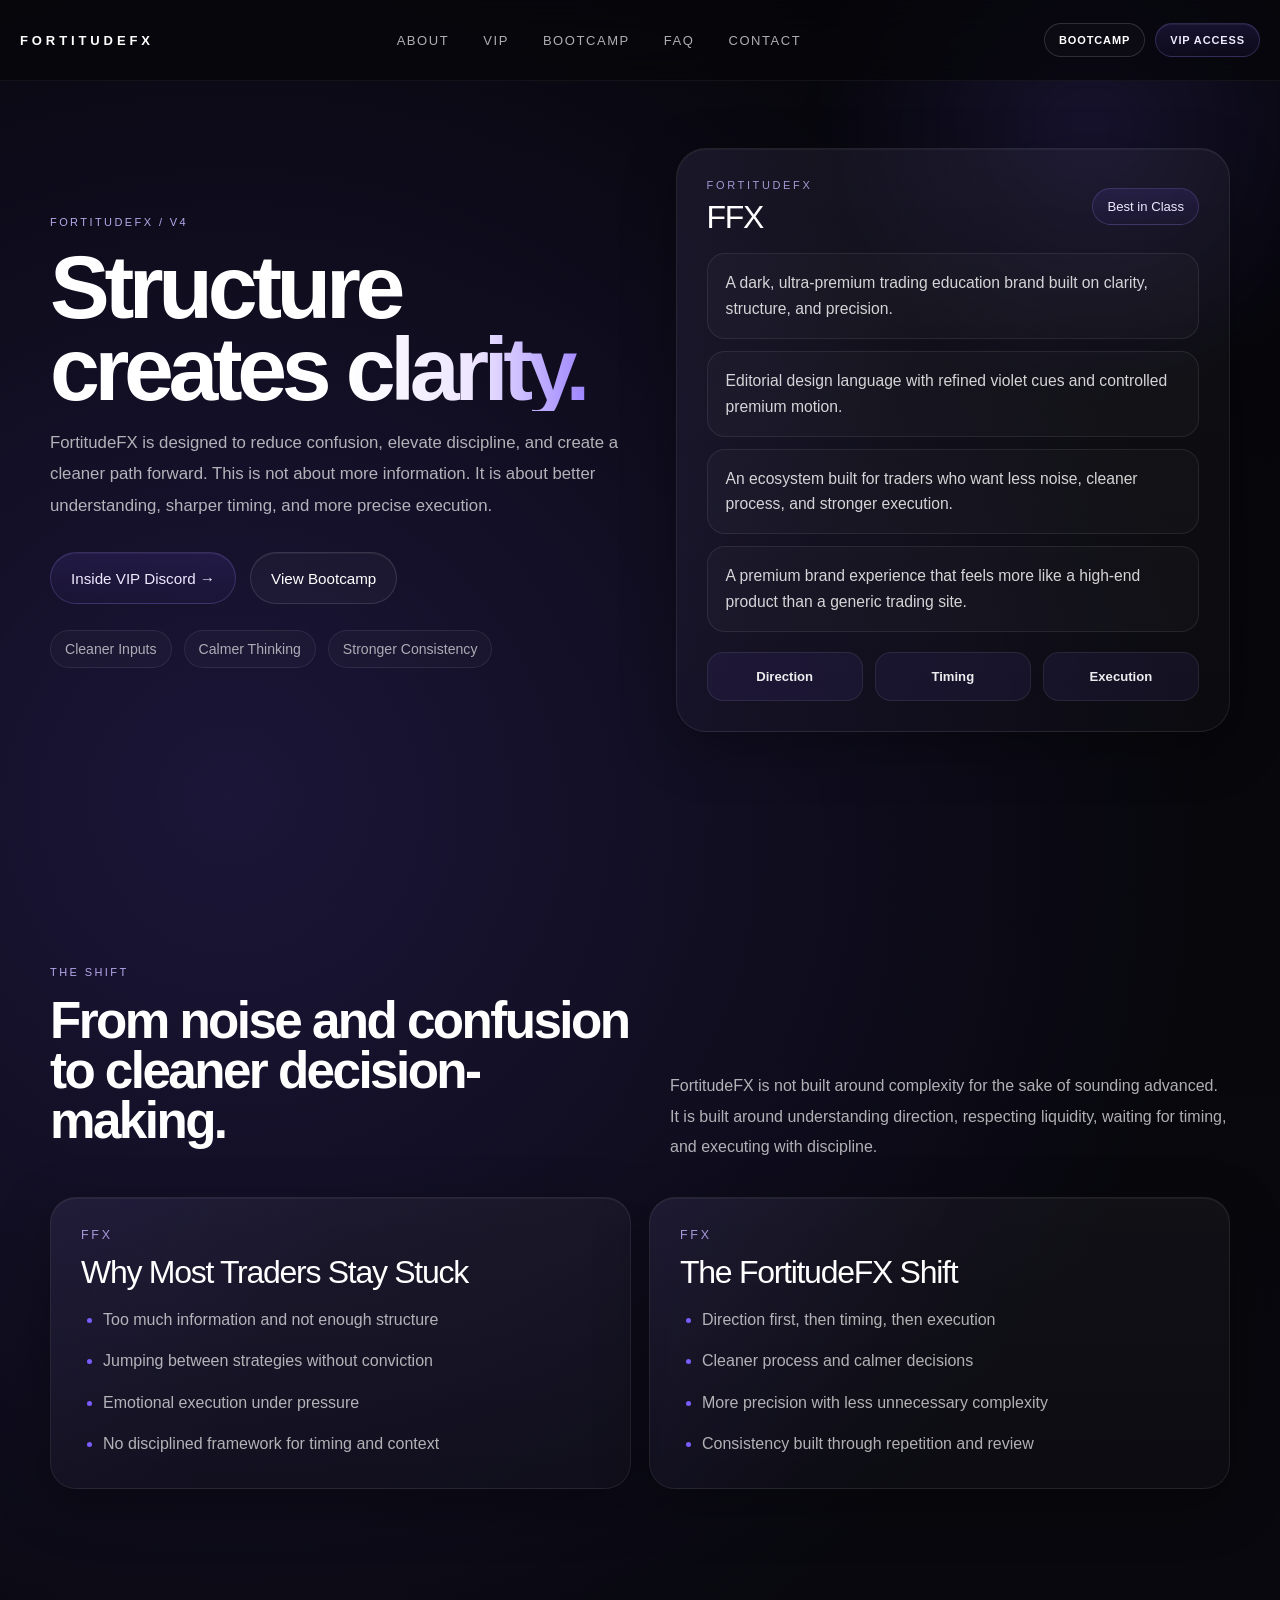
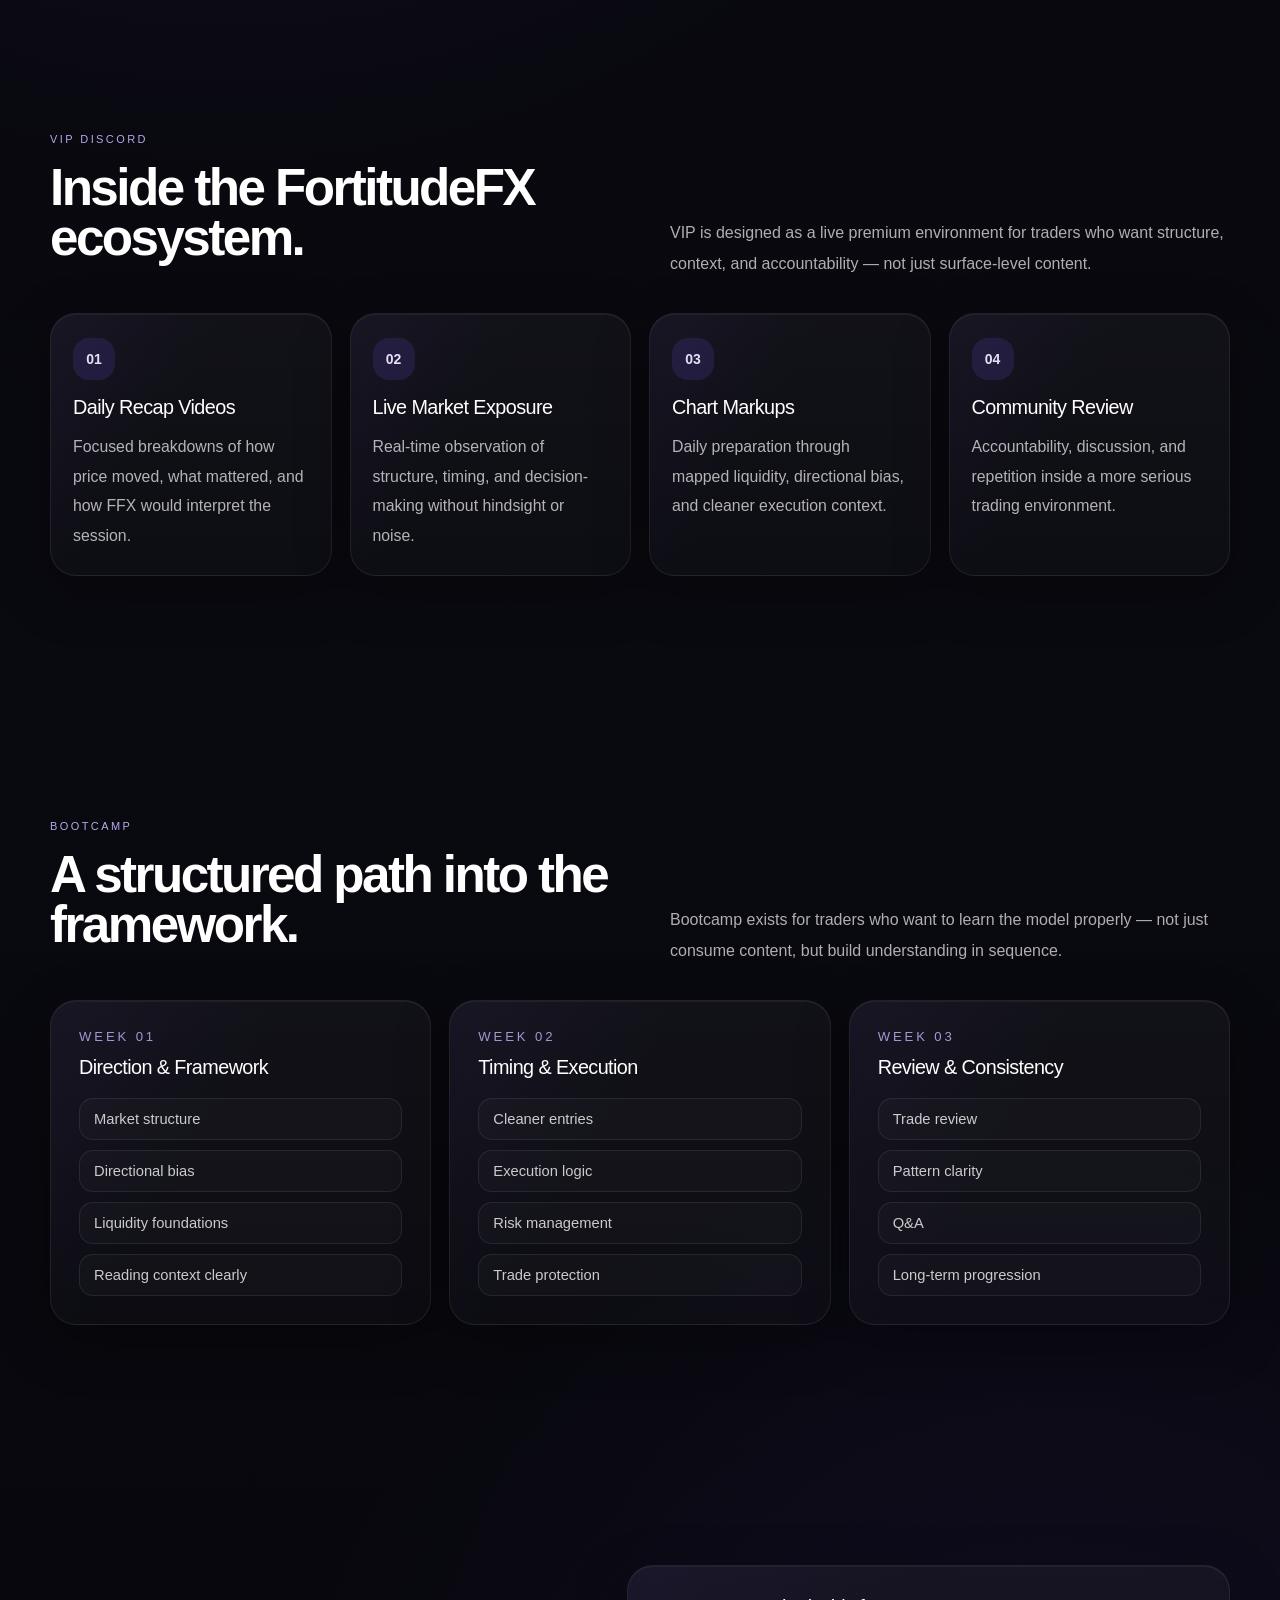
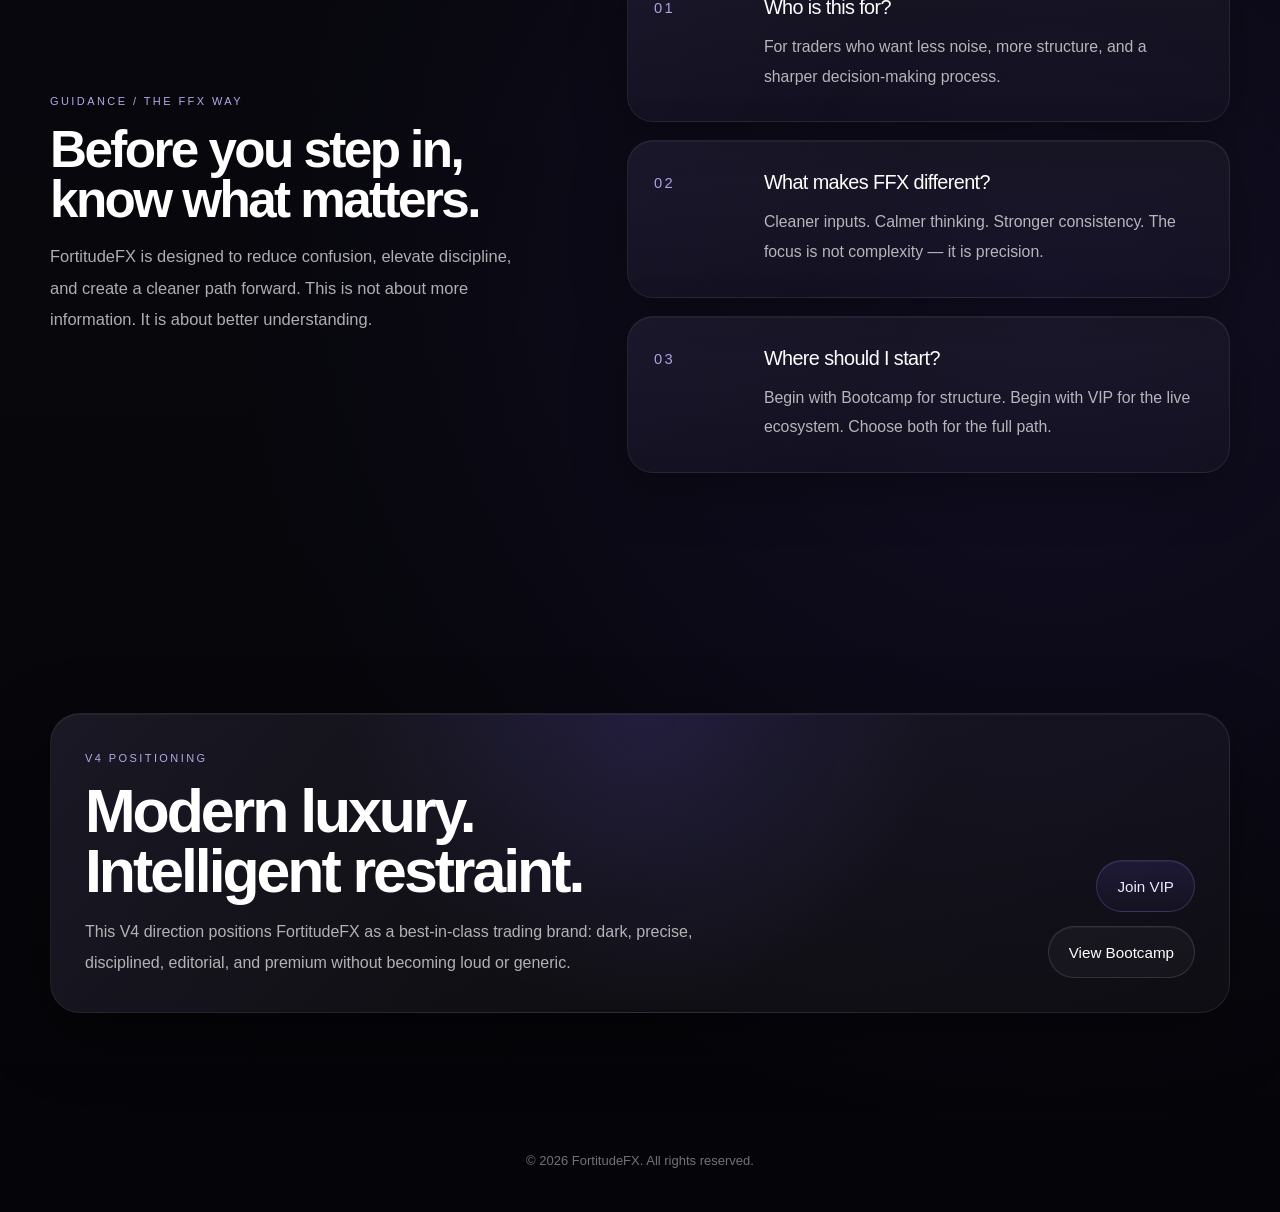
==== commit 0fdc9eac: "Modify body tag and add section breaks in HTML Updated body tag and fixed HTML comments for sections" ====
--- a/index.html
+++ b/index.html
@@ -1,4 +1,3 @@
-
 <!DOCTYPE html>
 <html lang="en">
 <head>
@@ -6,725 +5,9 @@
   <meta name="viewport" content="width=device-width, initial-scale=1.0" />
   <title>FortitudeFX | V4 Full Index Preview</title>
   <meta name="theme-color" content="#06060a" />
-  <style>
-    :root {
-      --bg-1: #06060a;
-      --bg-2: #090910;
-      --bg-3: #050509;
-      --text: #ffffff;
-      --muted: rgba(255,255,255,0.68);
-      --muted-2: rgba(255,255,255,0.58);
-      --border: rgba(255,255,255,0.08);
-      --border-soft: rgba(255,255,255,0.05);
-
-      --accent: #7a5cff;
-      --accent-soft: rgba(122, 92, 255, 0.12);
-      --accent-soft-2: rgba(122, 92, 255, 0.08);
-      --accent-line: rgba(167, 139, 250, 0.22);
-      --accent-line-strong: rgba(167, 139, 250, 0.38);
-      --accent-text: rgba(196, 181, 253, 0.92);
-
-      --shadow: 0 16px 55px rgba(0,0,0,0.32);
-      --shadow-lg: 0 20px 70px rgba(0,0,0,0.38);
-
-      --radius-xl: 32px;
-      --radius-lg: 26px;
-      --radius-md: 22px;
-      --max: 1180px;
-    }
-
-    * { box-sizing: border-box; }
-    html { scroll-behavior: smooth; }
-
-    body {
-      margin: 0;
-      font-family: Arial, Helvetica, sans-serif;
-      color: var(--text);
-      background:
-        radial-gradient(circle at 18% 18%, rgba(120, 86, 255, 0.18), transparent 26%),
-        radial-gradient(circle at 82% 80%, rgba(120, 86, 255, 0.1), transparent 22%),
-        linear-gradient(180deg, #06060a 0%, #090910 52%, #050509 100%);
-      overflow-x: hidden;
-    }
-
-    body::before {
-      content: "";
-      position: fixed;
-      inset: 0;
-      background:
-        linear-gradient(to right, rgba(255,255,255,0.03) 1px, transparent 1px),
-        linear-gradient(to bottom, rgba(255,255,255,0.02) 1px, transparent 1px);
-      background-size: 110px 110px;
-      mask-image: radial-gradient(circle at center, rgba(0,0,0,0.75), transparent 82%);
-      opacity: 0.16;
-      pointer-events: none;
-    }
-
-    a { color: inherit; text-decoration: none; }
-
-    .nav {
-      position: fixed;
-      top: 0;
-      width: 100%;
-      z-index: 1000;
-      background: rgba(6, 6, 10, 0.72);
-      backdrop-filter: blur(18px);
-      border-bottom: 1px solid rgba(255,255,255,0.05);
-    }
-
-    .nav-wrap {
-      max-width: 1240px;
-      margin: 0 auto;
-      width: calc(100% - 40px);
-      display: grid;
-      grid-template-columns: auto 1fr auto;
-      align-items: center;
-      height: 80px;
-      gap: 18px;
-    }
-
-    .nav-brand a {
-      font-size: 13px;
-      letter-spacing: 0.3em;
-      text-transform: uppercase;
-      font-weight: 700;
-    }
-
-    .nav-center {
-      display: flex;
-      justify-content: center;
-      gap: 34px;
-    }
-
-    .nav-center a {
-      font-size: 13px;
-      letter-spacing: 0.12em;
-      text-transform: uppercase;
-      color: rgba(255,255,255,0.68);
-      position: relative;
-    }
-
-    .nav-center a::after {
-      content: "";
-      position: absolute;
-      bottom: -6px;
-      left: 0;
-      width: 100%;
-      height: 1px;
-      background: rgba(255,255,255,0.9);
-      transform: scaleX(0);
-      transition: 0.24s;
-    }
-
-    .nav-center a:hover::after { transform: scaleX(1); }
-    .nav-center a:hover { color: white; }
-
-    .nav-cta {
-      display: flex;
-      gap: 10px;
-    }
-
-    .nav-btn {
-      display: inline-flex;
-      align-items: center;
-      justify-content: center;
-      padding: 10px 14px;
-      border-radius: 999px;
-      font-size: 11px;
-      letter-spacing: 0.08em;
-      text-transform: uppercase;
-      font-weight: 700;
-    }
-
-    .nav-btn-primary {
-      border: 1px solid var(--accent-line);
-      background: linear-gradient(180deg, rgba(122, 92, 255, 0.14), rgba(122, 92, 255, 0.05));
-      color: #efe9ff;
-      box-shadow: inset 0 1px 0 rgba(255,255,255,0.06);
-    }
-
-    .nav-btn-secondary {
-      border: 1px solid rgba(255,255,255,0.14);
-      background: rgba(255,255,255,0.02);
-      color: white;
-    }
-
-    .section {
-      position: relative;
-      padding: 120px 24px;
-      overflow: hidden;
-    }
-
-    .section-wrap {
-      position: relative;
-      z-index: 1;
-      max-width: var(--max);
-      margin: 0 auto;
-    }
-
-    .hero {
-      padding-top: 148px;
-      padding-bottom: 110px;
-    }
-
-    .hero-glow {
-      position: absolute;
-      width: 620px;
-      height: 620px;
-      border-radius: 50%;
-      background: radial-gradient(circle, rgba(122, 92, 255, 0.15), transparent 64%);
-      top: -180px;
-      right: -120px;
-      filter: blur(16px);
-      pointer-events: none;
-    }
-
-    .hero-grid {
-      display: grid;
-      grid-template-columns: 1fr 0.95fr;
-      gap: 42px;
-      align-items: center;
-    }
-
-    .kicker {
-      display: inline-block;
-      margin-bottom: 18px;
-      font-size: 11px;
-      letter-spacing: 0.22em;
-      text-transform: uppercase;
-      color: var(--accent-text);
-    }
-
-    h1 {
-      margin: 0 0 20px;
-      font-size: clamp(3rem, 7vw, 6rem);
-      line-height: 0.92;
-      letter-spacing: -0.06em;
-      font-weight: 600;
-      max-width: 760px;
-    }
-
-    .gradient {
-      background: linear-gradient(90deg, #ffffff 0%, #ece4ff 55%, #9f86ff 100%);
-      -webkit-background-clip: text;
-      background-clip: text;
-      color: transparent;
-      display: inline-block;
-    }
-
-    .hero-copy {
-      margin: 0;
-      max-width: 580px;
-      font-size: 1.05rem;
-      line-height: 1.9;
-      color: var(--muted);
-    }
-
-    .hero-actions {
-      display: flex;
-      flex-wrap: wrap;
-      gap: 14px;
-      margin-top: 30px;
-    }
-
-    .btn {
-      display: inline-flex;
-      align-items: center;
-      justify-content: center;
-      gap: 10px;
-      min-height: 52px;
-      padding: 0 20px;
-      border-radius: 999px;
-      font-size: 0.95rem;
-      transition: transform 0.28s ease, box-shadow 0.28s ease, border-color 0.28s ease;
-      box-shadow: inset 0 1px 0 rgba(255,255,255,0.05);
-    }
-
-    .btn:hover { transform: translateY(-2px); }
-
-    .btn-primary {
-      border: 1px solid var(--accent-line);
-      background: linear-gradient(180deg, rgba(122, 92, 255, 0.12), rgba(122, 92, 255, 0.04));
-      color: #efe9ff;
-    }
-
-    .btn-primary:hover {
-      border-color: var(--accent-line-strong);
-      box-shadow:
-        0 12px 36px rgba(76, 41, 168, 0.24),
-        inset 0 1px 0 rgba(255,255,255,0.08);
-    }
-
-    .btn-secondary {
-      border: 1px solid rgba(255,255,255,0.12);
-      background: rgba(255,255,255,0.03);
-      color: white;
-    }
-
-    .hero-tags {
-      display: flex;
-      flex-wrap: wrap;
-      gap: 12px;
-      margin-top: 26px;
-    }
-
-    .hero-tags span {
-      display: inline-flex;
-      align-items: center;
-      padding: 10px 14px;
-      border-radius: 999px;
-      border: 1px solid rgba(255,255,255,0.08);
-      background: rgba(255,255,255,0.025);
-      color: rgba(255,255,255,0.64);
-      font-size: 0.88rem;
-    }
-
-    .hero-panel,
-    .glass-card,
-    .faq-card,
-    .vip-card,
-    .week-card,
-    .cta-shell {
-      position: relative;
-      border: 1px solid rgba(255,255,255,0.08);
-      background: linear-gradient(180deg, rgba(255,255,255,0.04), rgba(255,255,255,0.018));
-      box-shadow:
-        0 16px 55px rgba(0,0,0,0.32),
-        inset 0 1px 0 rgba(255,255,255,0.05);
-      overflow: hidden;
-    }
-
-    .hero-panel::after,
-    .glass-card::after,
-    .faq-card::after,
-    .vip-card::after,
-    .week-card::after,
-    .cta-shell::after {
-      content: "";
-      position: absolute;
-      inset: 0;
-      background: linear-gradient(120deg, rgba(122, 92, 255, 0.08), transparent 42%, transparent 100%);
-      opacity: 0.7;
-      pointer-events: none;
-    }
-
-    .hero-panel {
-      border-radius: 30px;
-      padding: 30px;
-    }
-
-    .panel-top {
-      position: relative;
-      z-index: 1;
-      display: flex;
-      align-items: center;
-      justify-content: space-between;
-      gap: 18px;
-      margin-bottom: 20px;
-    }
-
-    .panel-brand small {
-      display: block;
-      font-size: 11px;
-      letter-spacing: 0.24em;
-      text-transform: uppercase;
-      color: rgba(196, 181, 253, 0.82);
-      margin-bottom: 10px;
-    }
-
-    .panel-brand strong {
-      font-size: 2rem;
-      line-height: 1;
-      letter-spacing: -0.04em;
-      font-weight: 500;
-    }
-
-    .panel-badge {
-      display: inline-flex;
-      align-items: center;
-      padding: 10px 14px;
-      border-radius: 999px;
-      border: 1px solid var(--accent-line);
-      background: linear-gradient(180deg, rgba(122, 92, 255, 0.12), rgba(122, 92, 255, 0.04));
-      color: #efe9ff;
-      font-size: 0.82rem;
-    }
-
-    .benefit-list {
-      position: relative;
-      z-index: 1;
-      display: grid;
-      gap: 12px;
-    }
-
-    .benefit-item {
-      border: 1px solid rgba(255,255,255,0.08);
-      background: rgba(255,255,255,0.022);
-      border-radius: 18px;
-      padding: 16px 18px;
-      color: rgba(255,255,255,0.82);
-      font-size: 0.98rem;
-      line-height: 1.65;
-    }
-
-    .mini-grid {
-      position: relative;
-      z-index: 1;
-      display: grid;
-      grid-template-columns: repeat(3, 1fr);
-      gap: 12px;
-      margin-top: 20px;
-    }
-
-    .mini-card {
-      border: 1px solid rgba(255,255,255,0.08);
-      background: rgba(122,92,255,0.08);
-      border-radius: 16px;
-      padding: 16px 10px;
-      text-align: center;
-      font-size: 0.82rem;
-      font-weight: 600;
-      color: rgba(255,255,255,0.92);
-    }
-
-    .section-head {
-      display: flex;
-      align-items: end;
-      justify-content: space-between;
-      gap: 24px;
-      margin-bottom: 34px;
-    }
-
-    .section-head h2 {
-      margin: 10px 0 0;
-      font-size: clamp(2.2rem, 4vw, 4rem);
-      line-height: 0.98;
-      letter-spacing: -0.05em;
-      font-weight: 600;
-      color: white;
-      max-width: 620px;
-    }
-
-    .section-head p {
-      margin: 0;
-      max-width: 560px;
-      font-size: 1rem;
-      line-height: 1.9;
-      color: var(--muted);
-    }
-
-    .two-grid {
-      display: grid;
-      grid-template-columns: repeat(2, 1fr);
-      gap: 18px;
-    }
-
-    .glass-card {
-      border-radius: 26px;
-      padding: 30px;
-    }
-
-    .glass-card .tiny {
-      position: relative;
-      z-index: 1;
-      font-size: 0.78rem;
-      letter-spacing: 0.22em;
-      text-transform: uppercase;
-      color: rgba(196,181,253,0.82);
-      margin-bottom: 14px;
-    }
-
-    .glass-card h3 {
-      position: relative;
-      z-index: 1;
-      margin: 0 0 18px;
-      font-size: 2rem;
-      line-height: 1;
-      letter-spacing: -0.04em;
-      font-weight: 500;
-    }
-
-    .glass-card ul {
-      position: relative;
-      z-index: 1;
-      margin: 0;
-      padding-left: 22px;
-      display: grid;
-      gap: 14px;
-      color: var(--muted);
-      font-size: 1rem;
-      line-height: 1.72;
-    }
-
-    .glass-card li::marker {
-      color: var(--accent);
-    }
-
-    .split-section {
-      display: grid;
-      grid-template-columns: 0.95fr 1.1fr;
-      gap: 56px;
-      align-items: start;
-    }
-
-    .sticky-left {
-      position: sticky;
-      top: 120px;
-      padding-top: 6px;
-    }
-
-    .sticky-left p {
-      margin: 0;
-      max-width: 470px;
-      font-size: 1.03rem;
-      line-height: 1.9;
-      color: var(--muted);
-    }
-
-    .faq-cards,
-    .vip-grid,
-    .bootcamp-grid {
-      display: grid;
-      gap: 18px;
-    }
-
-    .faq-card {
-      border-radius: 26px;
-      padding: 30px 30px 30px 26px;
-      display: grid;
-      grid-template-columns: 88px 1fr;
-      gap: 22px;
-      transition: transform 0.32s ease, border-color 0.32s ease, background 0.32s ease;
-    }
-
-    .faq-card:hover,
-    .vip-card:hover,
-    .week-card:hover {
-      transform: translateY(-4px);
-      border-color: rgba(167, 139, 250, 0.2);
-      background: linear-gradient(180deg, rgba(255,255,255,0.05), rgba(255,255,255,0.022));
-    }
-
-    .faq-num {
-      position: relative;
-      z-index: 1;
-      font-size: 0.92rem;
-      color: rgba(196, 181, 253, 0.88);
-      letter-spacing: 0.16em;
-      padding-top: 4px;
-    }
-
-    .faq-card h3,
-    .vip-card h3,
-    .week-card h3 {
-      position: relative;
-      z-index: 1;
-      margin: 0 0 12px;
-      font-size: 1.24rem;
-      line-height: 1.2;
-      letter-spacing: -0.03em;
-      color: #ffffff;
-      font-weight: 500;
-    }
-
-    .faq-card p,
-    .vip-card p,
-    .week-card p {
-      position: relative;
-      z-index: 1;
-      margin: 0;
-      font-size: 0.99rem;
-      line-height: 1.88;
-      color: rgba(255,255,255,0.69);
-    }
-
-    .vip-grid {
-      grid-template-columns: repeat(4, 1fr);
-    }
-
-    .vip-card {
-      border-radius: 26px;
-      padding: 24px 22px;
-      transition: transform 0.32s ease, border-color 0.32s ease, background 0.32s ease;
-    }
-
-    .vip-number {
-      position: relative;
-      z-index: 1;
-      width: 42px;
-      height: 42px;
-      border-radius: 16px;
-      display: flex;
-      align-items: center;
-      justify-content: center;
-      background: rgba(122,92,255,0.14);
-      color: rgba(241, 234, 255, 0.95);
-      font-weight: 800;
-      font-size: 14px;
-      margin-bottom: 16px;
-    }
-
-    .bootcamp-grid {
-      grid-template-columns: repeat(3, 1fr);
-    }
-
-    .week-card {
-      border-radius: 26px;
-      padding: 28px;
-      transition: transform 0.32s ease, border-color 0.32s ease, background 0.32s ease;
-    }
-
-    .week {
-      position: relative;
-      z-index: 1;
-      font-size: 0.82rem;
-      letter-spacing: 0.22em;
-      text-transform: uppercase;
-      color: rgba(196,181,253,0.82);
-      margin-bottom: 12px;
-    }
-
-    .week-list {
-      position: relative;
-      z-index: 1;
-      display: grid;
-      gap: 10px;
-      margin-top: 18px;
-    }
-
-    .week-list div {
-      border: 1px solid rgba(255,255,255,0.08);
-      background: rgba(255,255,255,0.022);
-      border-radius: 14px;
-      padding: 12px 14px;
-      color: rgba(255,255,255,0.78);
-      font-size: 0.92rem;
-    }
-
-    .cta-shell {
-      border-radius: 30px;
-      padding: 34px;
-      background:
-        radial-gradient(circle at top, rgba(122, 92, 255, 0.14), transparent 45%),
-        linear-gradient(135deg, rgba(255,255,255,0.06), rgba(255,255,255,0.03));
-      box-shadow: 0 20px 70px rgba(0,0,0,0.34), inset 0 1px 0 rgba(255,255,255,0.05);
-    }
-
-    .cta-grid {
-      position: relative;
-      z-index: 1;
-      display: grid;
-      grid-template-columns: 1.2fr 0.8fr;
-      gap: 30px;
-      align-items: end;
-    }
-
-    .cta-grid h2 {
-      margin: 14px 0 0;
-      font-size: clamp(2.1rem, 5vw, 3.8rem);
-      line-height: 0.98;
-      letter-spacing: -0.05em;
-      font-weight: 600;
-    }
-
-    .cta-grid p {
-      margin: 16px 0 0;
-      max-width: 700px;
-      color: var(--muted);
-      line-height: 1.9;
-      font-size: 1rem;
-    }
-
-    .cta-actions {
-      display: flex;
-      flex-direction: column;
-      align-items: flex-end;
-      gap: 14px;
-    }
-
-    footer {
-      padding: 20px 24px 44px;
-      color: rgba(255,255,255,0.44);
-      font-size: 13px;
-      text-align: center;
-    }
-
-    @media (max-width: 1080px) {
-      .hero-grid,
-      .split-section,
-      .section-head,
-      .two-grid,
-      .cta-grid {
-        grid-template-columns: 1fr;
-      }
-
-      .sticky-left {
-        position: relative;
-        top: auto;
-      }
-
-      .vip-grid,
-      .bootcamp-grid {
-        grid-template-columns: repeat(2, 1fr);
-      }
-    }
-
-    @media (max-width: 820px) {
-      .vip-grid,
-      .bootcamp-grid {
-        grid-template-columns: 1fr;
-      }
-
-      .faq-card {
-        grid-template-columns: 1fr;
-        gap: 12px;
-      }
-    }
-
-    @media (max-width: 768px) {
-      .section {
-        padding: 96px 18px;
-      }
-
-      .hero {
-        padding-top: 148px;
-      }
-
-      .nav-wrap {
-        grid-template-columns: 1fr;
-        height: auto;
-        padding: 14px 0;
-        gap: 14px;
-      }
-
-      .nav-center,
-      .nav-cta,
-      .hero-actions {
-        justify-content: flex-start;
-        flex-wrap: wrap;
-      }
-
-      .nav-center {
-        gap: 14px;
-      }
-
-      .hero-panel,
-      .glass-card,
-      .faq-card,
-      .vip-card,
-      .week-card,
-      .cta-shell {
-        padding: 24px 20px;
-        border-radius: 22px;
-      }
-
-      .mini-grid {
-        grid-template-columns: 1fr;
-      }
-    }
-  </style>
+  <link rel="stylesheet" href="styles.css" />
 </head>
-<body>
+<body id="top">
 
   <nav class="nav">
     <div class="nav-wrap">
@@ -747,6 +30,7 @@
     </div>
   </nav>
 
+  <!-- HERO -->
   <section class="section hero" id="top">
     <div class="hero-glow"></div>
     <div class="section-wrap hero-grid">
@@ -758,7 +42,7 @@
         </p>
 
         <div class="hero-actions">
-          <a href="#vip" class="btn btn-primary">Inside VIP Discord <span aria-hidden="true">→</span></a>
+          <a href="#vip" class="btn btn-primary">Inside VIP Discord →</a>
           <a href="#bootcamp" class="btn btn-secondary">View Bootcamp</a>
         </div>
 
@@ -794,6 +78,9 @@
     </div>
   </section>
 
+  <div class="section-break"></div>
+
+  <!-- ABOUT -->
   <section class="section" id="about">
     <div class="section-wrap">
       <div class="section-head">
@@ -832,6 +119,9 @@
     </div>
   </section>
 
+  <div class="section-break"></div>
+
+  <!-- VIP -->
   <section class="section soft-strip" id="vip">
     <div class="section-wrap">
       <div class="section-head">
@@ -872,6 +162,9 @@
     </div>
   </section>
 
+  <div class="section-break"></div>
+
+  <!-- BOOTCAMP -->
   <section class="section" id="bootcamp">
     <div class="section-wrap">
       <div class="section-head">
@@ -913,7 +206,7 @@
           <div class="week-list">
             <div>Trade review</div>
             <div>Pattern clarity</div>
-            <div>Q&amp;A</div>
+            <div>Q&A</div>
             <div>Long-term progression</div>
           </div>
         </article>
@@ -921,6 +214,9 @@
     </div>
   </section>
 
+  <div class="section-break"></div>
+
+  <!-- FAQ -->
   <section class="section" id="faq">
     <div class="section-wrap split-section">
       <div class="sticky-left">
@@ -959,6 +255,9 @@
     </div>
   </section>
 
+  <div class="section-break"></div>
+
+  <!-- CTA -->
   <section class="section section-last" id="cta">
     <div class="section-wrap">
       <div class="cta-shell">
--- a/styles.css
+++ b/styles.css
@@ -0,0 +1,1197 @@
+:root {
+  --bg-1: #06060a;
+  --bg-2: #090910;
+  --bg-3: #050509;
+  --text: #ffffff;
+  --muted: rgba(255,255,255,0.68);
+  --muted-2: rgba(255,255,255,0.58);
+  --border: rgba(255,255,255,0.08);
+  --border-soft: rgba(255,255,255,0.05);
+
+  --panel: rgba(255,255,255,0.04);
+  --panel-2: rgba(255,255,255,0.018);
+
+  --accent: #7a5cff;
+  --accent-soft: rgba(122, 92, 255, 0.12);
+  --accent-soft-2: rgba(122, 92, 255, 0.08);
+  --accent-line: rgba(167, 139, 250, 0.22);
+  --accent-line-strong: rgba(167, 139, 250, 0.38);
+  --accent-text: rgba(196, 181, 253, 0.92);
+
+  --shadow: 0 16px 55px rgba(0,0,0,0.32);
+  --shadow-lg: 0 20px 70px rgba(0,0,0,0.38);
+
+  --radius-xl: 32px;
+  --radius-lg: 26px;
+  --radius-md: 22px;
+  --max: 1180px;
+}
+
+* { box-sizing: border-box; }
+html { scroll-behavior: smooth; }
+
+body {
+  margin: 0;
+  font-family: Arial, Helvetica, sans-serif;
+  color: var(--text);
+  background:
+    radial-gradient(circle at 18% 18%, rgba(120, 86, 255, 0.18), transparent 26%),
+    radial-gradient(circle at 82% 80%, rgba(120, 86, 255, 0.1), transparent 22%),
+    linear-gradient(180deg, #06060a 0%, #090910 52%, #050509 100%);
+  overflow-x: hidden;
+}
+
+body::before {
+  content: "";
+  position: fixed;
+  inset: 0;
+  background:
+    linear-gradient(to right, rgba(255,255,255,0.03) 1px, transparent 1px),
+    linear-gradient(to bottom, rgba(255,255,255,0.02) 1px, transparent 1px);
+  background-size: 110px 110px;
+  mask-image: radial-gradient(circle at center, rgba(0,0,0,0.75), transparent 82%);
+  opacity: 0.16;
+  pointer-events: none;
+}
+
+a { color: inherit; text-decoration: none; }
+
+.nav {
+  position: fixed;
+  top: 0;
+  width: 100%;
+  z-index: 1000;
+  background: rgba(6, 6, 10, 0.72);
+  backdrop-filter: blur(18px);
+  border-bottom: 1px solid rgba(255,255,255,0.05);
+}
+
+.nav-wrap {
+  max-width: 1240px;
+  margin: 0 auto;
+  width: calc(100% - 40px);
+  display: grid;
+  grid-template-columns: auto 1fr auto;
+  align-items: center;
+  height: 80px;
+  gap: 18px;
+}
+
+.nav-brand a {
+  font-size: 13px;
+  letter-spacing: 0.3em;
+  text-transform: uppercase;
+  font-weight: 700;
+}
+
+.nav-center {
+  display: flex;
+  justify-content: center;
+  gap: 34px;
+}
+
+.nav-center a {
+  font-size: 13px;
+  letter-spacing: 0.12em;
+  text-transform: uppercase;
+  color: rgba(255,255,255,0.68);
+  position: relative;
+}
+
+.nav-center a::after {
+  content: "";
+  position: absolute;
+  bottom: -6px;
+  left: 0;
+  width: 100%;
+  height: 1px;
+  background: rgba(255,255,255,0.9);
+  transform: scaleX(0);
+  transition: 0.24s;
+}
+
+.nav-center a:hover::after { transform: scaleX(1); }
+.nav-center a:hover { color: white; }
+
+.nav-cta {
+  display: flex;
+  gap: 10px;
+}
+
+.nav-btn {
+  display: inline-flex;
+  align-items: center;
+  justify-content: center;
+  padding: 10px 14px;
+  border-radius: 999px;
+  font-size: 11px;
+  letter-spacing: 0.08em;
+  text-transform: uppercase;
+  font-weight: 700;
+}
+
+.nav-btn-primary {
+  border: 1px solid var(--accent-line);
+  background: linear-gradient(180deg, rgba(122, 92, 255, 0.14), rgba(122, 92, 255, 0.05));
+  color: #efe9ff;
+  box-shadow: inset 0 1px 0 rgba(255,255,255,0.06);
+}
+
+.nav-btn-secondary {
+  border: 1px solid rgba(255,255,255,0.14);
+  background: rgba(255,255,255,0.02);
+  color: white;
+}
+
+.kicker {
+  display: inline-block;
+  margin-bottom: 18px;
+  font-size: 11px;
+  letter-spacing: 0.22em;
+  text-transform: uppercase;
+  color: var(--accent-text);
+}
+
+.btn {
+  display: inline-flex;
+  align-items: center;
+  justify-content: center;
+  gap: 10px;
+  min-height: 52px;
+  padding: 0 20px;
+  border-radius: 999px;
+  font-size: 0.95rem;
+  transition: transform 0.28s ease, box-shadow 0.28s ease, border-color 0.28s ease;
+  box-shadow: inset 0 1px 0 rgba(255,255,255,0.05);
+}
+
+.btn:hover { transform: translateY(-2px); }
+
+.btn-primary {
+  border: 1px solid var(--accent-line);
+  background: linear-gradient(180deg, rgba(122, 92, 255, 0.12), rgba(122, 92, 255, 0.04));
+  color: #efe9ff;
+}
+
+.btn-primary:hover {
+  border-color: var(--accent-line-strong);
+  box-shadow:
+    0 12px 36px rgba(76, 41, 168, 0.24),
+    inset 0 1px 0 rgba(255,255,255,0.08);
+}
+
+.btn-secondary {
+  border: 1px solid rgba(255,255,255,0.12);
+  background: rgba(255,255,255,0.03);
+  color: white;
+}
+
+/* INDEX PAGE */
+
+.section {
+  position: relative;
+  padding: 120px 24px;
+  overflow: hidden;
+}
+
+.section-wrap {
+  position: relative;
+  z-index: 1;
+  max-width: var(--max);
+  margin: 0 auto;
+}
+
+.hero {
+  padding-top: 148px;
+  padding-bottom: 110px;
+}
+
+.hero-glow {
+  position: absolute;
+  width: 620px;
+  height: 620px;
+  border-radius: 50%;
+  background: radial-gradient(circle, rgba(122, 92, 255, 0.15), transparent 64%);
+  top: -180px;
+  right: -120px;
+  filter: blur(16px);
+  pointer-events: none;
+}
+
+.hero-grid {
+  display: grid;
+  grid-template-columns: 1fr 0.95fr;
+  gap: 42px;
+  align-items: center;
+}
+
+h1 {
+  margin: 0 0 16px;
+  font-size: clamp(3rem, 7vw, 6rem);
+  line-height: 0.92;
+  letter-spacing: -0.06em;
+  font-weight: 600;
+  max-width: 760px;
+}
+
+.gradient {
+  background: linear-gradient(90deg, #ffffff 0%, #ece4ff 55%, #9f86ff 100%);
+  -webkit-background-clip: text;
+  background-clip: text;
+  color: transparent;
+  display: inline-block;
+}
+
+.hero-copy {
+  margin: 0;
+  max-width: 580px;
+  font-size: 1.05rem;
+  line-height: 1.9;
+  color: var(--muted);
+}
+
+.hero-actions {
+  display: flex;
+  flex-wrap: wrap;
+  gap: 14px;
+  margin-top: 30px;
+}
+
+.hero-tags {
+  display: flex;
+  flex-wrap: wrap;
+  gap: 12px;
+  margin-top: 26px;
+}
+
+.hero-tags span {
+  display: inline-flex;
+  align-items: center;
+  padding: 10px 14px;
+  border-radius: 999px;
+  border: 1px solid rgba(255,255,255,0.08);
+  background: rgba(255,255,255,0.025);
+  color: rgba(255,255,255,0.64);
+  font-size: 0.88rem;
+}
+
+.hero-panel,
+.glass-card,
+.faq-card,
+.vip-card,
+.week-card,
+.cta-shell {
+  position: relative;
+  border: 1px solid rgba(255,255,255,0.08);
+  background: linear-gradient(180deg, rgba(255,255,255,0.04), rgba(255,255,255,0.018));
+  box-shadow:
+    0 16px 55px rgba(0,0,0,0.32),
+    inset 0 1px 0 rgba(255,255,255,0.05);
+  overflow: hidden;
+}
+
+.hero-panel::after,
+.glass-card::after,
+.faq-card::after,
+.vip-card::after,
+.week-card::after,
+.cta-shell::after {
+  content: "";
+  position: absolute;
+  inset: 0;
+  background: linear-gradient(120deg, rgba(122, 92, 255, 0.08), transparent 42%, transparent 100%);
+  opacity: 0.7;
+  pointer-events: none;
+}
+
+.hero-panel {
+  border-radius: 30px;
+  padding: 30px;
+}
+
+.panel-top {
+  position: relative;
+  z-index: 1;
+  display: flex;
+  align-items: center;
+  justify-content: space-between;
+  gap: 18px;
+  margin-bottom: 20px;
+}
+
+.panel-brand small {
+  display: block;
+  font-size: 11px;
+  letter-spacing: 0.24em;
+  text-transform: uppercase;
+  color: rgba(196, 181, 253, 0.82);
+  margin-bottom: 10px;
+}
+
+.panel-brand strong {
+  font-size: 2rem;
+  line-height: 1;
+  letter-spacing: -0.04em;
+  font-weight: 500;
+}
+
+.panel-badge {
+  display: inline-flex;
+  align-items: center;
+  padding: 10px 14px;
+  border-radius: 999px;
+  border: 1px solid var(--accent-line);
+  background: linear-gradient(180deg, rgba(122, 92, 255, 0.12), rgba(122, 92, 255, 0.04));
+  color: #efe9ff;
+  font-size: 0.82rem;
+}
+
+.benefit-list {
+  position: relative;
+  z-index: 1;
+  display: grid;
+  gap: 12px;
+}
+
+.benefit-item {
+  border: 1px solid rgba(255,255,255,0.08);
+  background: rgba(255,255,255,0.022);
+  border-radius: 18px;
+  padding: 16px 18px;
+  color: rgba(255,255,255,0.82);
+  font-size: 0.98rem;
+  line-height: 1.65;
+}
+
+.mini-grid {
+  position: relative;
+  z-index: 1;
+  display: grid;
+  grid-template-columns: repeat(3, 1fr);
+  gap: 12px;
+  margin-top: 20px;
+}
+
+.mini-card {
+  border: 1px solid rgba(255,255,255,0.08);
+  background: rgba(122,92,255,0.08);
+  border-radius: 16px;
+  padding: 16px 10px;
+  text-align: center;
+  font-size: 0.82rem;
+  font-weight: 600;
+  color: rgba(255,255,255,0.92);
+}
+
+.section-head {
+  display: flex;
+  align-items: end;
+  justify-content: space-between;
+  gap: 24px;
+  margin-bottom: 34px;
+}
+
+.section-head h2 {
+  margin: 0 0 16px;
+  font-size: clamp(2.2rem, 4vw, 4rem);
+  line-height: 0.98;
+  letter-spacing: -0.05em;
+  font-weight: 600;
+  color: white;
+  max-width: 620px;
+}
+
+.section-head p {
+  margin: 0;
+  max-width: 560px;
+  font-size: 1rem;
+  line-height: 1.9;
+  color: var(--muted);
+}
+
+.two-grid {
+  display: grid;
+  grid-template-columns: repeat(2, 1fr);
+  gap: 18px;
+}
+
+.glass-card {
+  border-radius: 26px;
+  padding: 30px;
+}
+
+.glass-card .tiny {
+  position: relative;
+  z-index: 1;
+  font-size: 0.78rem;
+  letter-spacing: 0.22em;
+  text-transform: uppercase;
+  color: rgba(196,181,253,0.82);
+  margin-bottom: 14px;
+}
+
+.glass-card h3 {
+  position: relative;
+  z-index: 1;
+  margin: 0 0 18px;
+  font-size: 2rem;
+  line-height: 1;
+  letter-spacing: -0.04em;
+  font-weight: 500;
+}
+
+.glass-card ul {
+  position: relative;
+  z-index: 1;
+  margin: 0;
+  padding-left: 22px;
+  display: grid;
+  gap: 14px;
+  color: var(--muted);
+  font-size: 1rem;
+  line-height: 1.72;
+}
+
+.glass-card li::marker {
+  color: var(--accent);
+}
+
+.split-section {
+  display: grid;
+  grid-template-columns: 0.95fr 1.1fr;
+  gap: 56px;
+  align-items: start;
+}
+
+.sticky-left {
+  position: sticky;
+  top: 120px;
+  padding-top: 6px;
+}
+
+.sticky-left h2 {
+  margin: 0 0 16px;
+  font-size: clamp(2.2rem, 4vw, 4rem);
+  line-height: 0.98;
+  letter-spacing: -0.05em;
+  font-weight: 600;
+  color: white;
+  max-width: 620px;
+}
+
+.sticky-left p {
+  margin: 0;
+  max-width: 470px;
+  font-size: 1.03rem;
+  line-height: 1.9;
+  color: var(--muted);
+}
+
+.faq-cards,
+.vip-grid,
+.bootcamp-grid {
+  display: grid;
+  gap: 18px;
+}
+
+.faq-card {
+  border-radius: 26px;
+  padding: 30px 30px 30px 26px;
+  display: grid;
+  grid-template-columns: 88px 1fr;
+  gap: 22px;
+  transition: transform 0.32s ease, border-color 0.32s ease, background 0.32s ease;
+}
+
+.faq-card:hover,
+.vip-card:hover,
+.week-card:hover {
+  transform: translateY(-4px);
+  border-color: rgba(167, 139, 250, 0.2);
+  background: linear-gradient(180deg, rgba(255,255,255,0.05), rgba(255,255,255,0.022));
+}
+
+.faq-num {
+  position: relative;
+  z-index: 1;
+  font-size: 0.92rem;
+  color: rgba(196, 181, 253, 0.88);
+  letter-spacing: 0.16em;
+  padding-top: 4px;
+}
+
+.faq-card h3,
+.vip-card h3,
+.week-card h3 {
+  position: relative;
+  z-index: 1;
+  margin: 0 0 12px;
+  font-size: 1.24rem;
+  line-height: 1.2;
+  letter-spacing: -0.03em;
+  color: #ffffff;
+  font-weight: 500;
+}
+
+.faq-card p,
+.vip-card p,
+.week-card p {
+  position: relative;
+  z-index: 1;
+  margin: 0;
+  font-size: 0.99rem;
+  line-height: 1.88;
+  color: rgba(255,255,255,0.69);
+}
+
+.vip-grid {
+  grid-template-columns: repeat(4, 1fr);
+}
+
+.vip-card {
+  border-radius: 26px;
+  padding: 24px 22px;
+  transition: transform 0.32s ease, border-color 0.32s ease, background 0.32s ease;
+}
+
+.vip-number {
+  position: relative;
+  z-index: 1;
+  width: 42px;
+  height: 42px;
+  border-radius: 16px;
+  display: flex;
+  align-items: center;
+  justify-content: center;
+  background: rgba(122,92,255,0.14);
+  color: rgba(241, 234, 255, 0.95);
+  font-weight: 800;
+  font-size: 14px;
+  margin-bottom: 16px;
+}
+
+.bootcamp-grid {
+  grid-template-columns: repeat(3, 1fr);
+}
+
+.week-card {
+  border-radius: 26px;
+  padding: 28px;
+  transition: transform 0.32s ease, border-color 0.32s ease, background 0.32s ease;
+}
+
+.week {
+  position: relative;
+  z-index: 1;
+  font-size: 0.82rem;
+  letter-spacing: 0.22em;
+  text-transform: uppercase;
+  color: rgba(196,181,253,0.82);
+  margin-bottom: 12px;
+}
+
+.week-list {
+  position: relative;
+  z-index: 1;
+  display: grid;
+  gap: 10px;
+  margin-top: 18px;
+}
+
+.week-list div {
+  border: 1px solid rgba(255,255,255,0.08);
+  background: rgba(255,255,255,0.022);
+  border-radius: 14px;
+  padding: 12px 14px;
+  color: rgba(255,255,255,0.78);
+  font-size: 0.92rem;
+}
+
+.cta-shell {
+  border-radius: 30px;
+  padding: 34px;
+  background:
+    radial-gradient(circle at top, rgba(122, 92, 255, 0.14), transparent 45%),
+    linear-gradient(135deg, rgba(255,255,255,0.06), rgba(255,255,255,0.03));
+  box-shadow: 0 20px 70px rgba(0,0,0,0.34), inset 0 1px 0 rgba(255,255,255,0.05);
+}
+
+.cta-grid {
+  position: relative;
+  z-index: 1;
+  display: grid;
+  grid-template-columns: 1.2fr 0.8fr;
+  gap: 30px;
+  align-items: end;
+}
+
+.cta-grid h2 {
+  margin: 0 0 16px;
+  font-size: clamp(2.1rem, 5vw, 3.8rem);
+  line-height: 0.98;
+  letter-spacing: -0.05em;
+  font-weight: 600;
+}
+
+.cta-grid p {
+  margin: 0;
+  max-width: 700px;
+  color: var(--muted);
+  line-height: 1.9;
+  font-size: 1rem;
+}
+
+.cta-actions {
+  display: flex;
+  flex-direction: column;
+  align-items: flex-end;
+  gap: 14px;
+}
+
+footer {
+  padding: 20px 24px 44px;
+  color: rgba(255,255,255,0.44);
+  font-size: 13px;
+  text-align: center;
+}
+
+/* WAITLIST PAGE */
+
+.page {
+  position: relative;
+  padding: 128px 24px 90px;
+  overflow: hidden;
+}
+
+.page-glow {
+  position: absolute;
+  width: 680px;
+  height: 680px;
+  border-radius: 50%;
+  background: radial-gradient(circle, rgba(122, 92, 255, 0.15), transparent 64%);
+  top: -210px;
+  right: -140px;
+  filter: blur(16px);
+  pointer-events: none;
+}
+
+.page-wrap {
+  position: relative;
+  z-index: 1;
+  max-width: 1180px;
+  margin: 0 auto;
+  display: grid;
+  grid-template-columns: 0.95fr 1.1fr;
+  gap: 56px;
+  align-items: start;
+}
+
+.page-left {
+  position: sticky;
+  top: 120px;
+  padding-top: 6px;
+}
+
+.page-left h1 {
+  margin: 0 0 16px;
+  font-size: clamp(2.5rem, 5vw, 5rem);
+  line-height: 0.94;
+  letter-spacing: -0.06em;
+  font-weight: 600;
+  color: #ffffff;
+  max-width: 560px;
+}
+
+.page-left p {
+  margin: 0;
+  max-width: 490px;
+  font-size: 1.04rem;
+  line-height: 1.92;
+  color: var(--muted);
+}
+
+.left-meta {
+  display: grid;
+  gap: 14px;
+  margin-top: 28px;
+  max-width: 500px;
+}
+
+.left-meta-item {
+  border: 1px solid rgba(255,255,255,0.08);
+  background: linear-gradient(180deg, rgba(255,255,255,0.03), rgba(255,255,255,0.015));
+  border-radius: 18px;
+  padding: 16px 18px;
+  box-shadow: inset 0 1px 0 rgba(255,255,255,0.04);
+}
+
+.left-meta-item strong {
+  display: block;
+  margin-bottom: 7px;
+  font-size: 0.96rem;
+  color: white;
+  font-weight: 500;
+}
+
+.left-meta-item span {
+  display: block;
+  color: var(--muted);
+  line-height: 1.75;
+  font-size: 0.94rem;
+}
+
+.left-cta {
+  display: inline-flex;
+  align-items: center;
+  gap: 10px;
+  margin-top: 30px;
+  padding: 14px 18px;
+  border-radius: 999px;
+  border: 1px solid var(--accent-line);
+  background: linear-gradient(180deg, rgba(122, 92, 255, 0.12), rgba(122, 92, 255, 0.04));
+  color: #efe9ff;
+  font-size: 0.95rem;
+  transition: transform 0.28s ease, box-shadow 0.28s ease, border-color 0.28s ease;
+  box-shadow: inset 0 1px 0 rgba(255,255,255,0.06);
+}
+
+.left-cta:hover {
+  transform: translateY(-2px);
+  border-color: var(--accent-line-strong);
+  box-shadow:
+    0 12px 36px rgba(76, 41, 168, 0.24),
+    inset 0 1px 0 rgba(255,255,255,0.08);
+}
+
+.page-right {
+  display: grid;
+  gap: 18px;
+}
+
+.form-shell,
+.thankyou-shell,
+.info-card {
+  position: relative;
+  border-radius: 26px;
+  border: 1px solid rgba(255,255,255,0.08);
+  background: linear-gradient(180deg, rgba(255,255,255,0.04), rgba(255,255,255,0.018));
+  box-shadow:
+    0 16px 55px rgba(0,0,0,0.32),
+    inset 0 1px 0 rgba(255,255,255,0.05);
+  overflow: hidden;
+}
+
+.form-shell::after,
+.thankyou-shell::after,
+.info-card::after {
+  content: "";
+  position: absolute;
+  inset: 0;
+  background: linear-gradient(120deg, rgba(122, 92, 255, 0.08), transparent 42%, transparent 100%);
+  opacity: 0.7;
+  pointer-events: none;
+}
+
+.form-shell {
+  padding: 30px 30px 32px;
+}
+
+.form-head {
+  position: relative;
+  z-index: 1;
+  display: flex;
+  align-items: center;
+  justify-content: space-between;
+  gap: 18px;
+  margin-bottom: 22px;
+}
+
+.form-brand small {
+  display: block;
+  font-size: 11px;
+  letter-spacing: 0.22em;
+  text-transform: uppercase;
+  color: rgba(196, 181, 253, 0.88);
+  margin-bottom: 10px;
+}
+
+.form-brand strong {
+  display: block;
+  font-size: 2rem;
+  line-height: 1;
+  letter-spacing: -0.04em;
+  font-weight: 500;
+  color: white;
+}
+
+.form-badge {
+  display: inline-flex;
+  align-items: center;
+  padding: 10px 14px;
+  border-radius: 999px;
+  border: 1px solid var(--accent-line);
+  background: linear-gradient(180deg, rgba(122, 92, 255, 0.12), rgba(122, 92, 255, 0.04));
+  color: #efe9ff;
+  font-size: 0.82rem;
+}
+
+.field-grid {
+  position: relative;
+  z-index: 1;
+  display: grid;
+  grid-template-columns: 1fr 1fr;
+  gap: 14px;
+  margin-bottom: 14px;
+}
+
+.field {
+  position: relative;
+  z-index: 1;
+  display: grid;
+  gap: 9px;
+  margin-bottom: 14px;
+}
+
+.field label {
+  font-size: 11px;
+  letter-spacing: 0.18em;
+  text-transform: uppercase;
+  color: rgba(196, 181, 253, 0.85);
+}
+
+.input,
+.textarea,
+.select-btn {
+  width: 100%;
+  border: 1px solid rgba(255,255,255,0.08);
+  background: rgba(255,255,255,0.022);
+  border-radius: 16px;
+  color: white;
+  font: inherit;
+  outline: none;
+  transition: transform 0.24s ease, border-color 0.24s ease, box-shadow 0.24s ease, background 0.24s ease;
+  box-shadow: inset 0 1px 0 rgba(255,255,255,0.03);
+}
+
+.input,
+.textarea {
+  padding: 15px 16px;
+}
+
+.input::placeholder,
+.textarea::placeholder {
+  color: rgba(255,255,255,0.34);
+}
+
+.input:focus,
+.textarea:focus {
+  transform: translateY(-1px);
+  border-color: var(--accent-line);
+  background: rgba(255,255,255,0.03);
+  box-shadow: 0 0 0 1px rgba(122,92,255,0.15);
+}
+
+.textarea {
+  min-height: 130px;
+  resize: vertical;
+  line-height: 1.75;
+}
+
+.choice-grid {
+  position: relative;
+  z-index: 1;
+  display: grid;
+  grid-template-columns: repeat(3, 1fr);
+  gap: 12px;
+  margin-bottom: 18px;
+}
+
+.choice {
+  position: relative;
+}
+
+.choice input {
+  position: absolute;
+  inset: 0;
+  opacity: 0;
+  cursor: pointer;
+}
+
+.select-btn {
+  display: flex;
+  align-items: center;
+  justify-content: center;
+  min-height: 56px;
+  padding: 12px 14px;
+  text-align: center;
+  font-size: 0.92rem;
+  color: rgba(255,255,255,0.82);
+}
+
+.choice input:checked + .select-btn {
+  border-color: var(--accent-line);
+  background: linear-gradient(180deg, rgba(122, 92, 255, 0.14), rgba(122, 92, 255, 0.05));
+  color: #efe9ff;
+  box-shadow: inset 0 1px 0 rgba(255,255,255,0.05);
+}
+
+.consent {
+  position: relative;
+  z-index: 1;
+  display: flex;
+  gap: 12px;
+  align-items: flex-start;
+  margin-top: 6px;
+  margin-bottom: 20px;
+  color: var(--muted);
+  font-size: 0.94rem;
+  line-height: 1.8;
+}
+
+.consent input {
+  width: 18px;
+  height: 18px;
+  margin-top: 3px;
+  accent-color: #7a5cff;
+}
+
+.submit-row {
+  position: relative;
+  z-index: 1;
+  display: flex;
+  flex-wrap: wrap;
+  gap: 12px;
+  align-items: center;
+}
+
+.submit-btn {
+  display: inline-flex;
+  align-items: center;
+  justify-content: center;
+  gap: 10px;
+  min-height: 54px;
+  padding: 0 22px;
+  border-radius: 999px;
+  border: 1px solid var(--accent-line);
+  background: linear-gradient(180deg, rgba(122, 92, 255, 0.12), rgba(122, 92, 255, 0.04));
+  color: #efe9ff;
+  font-size: 0.95rem;
+  cursor: pointer;
+  transition: transform 0.28s ease, box-shadow 0.28s ease, border-color 0.28s ease;
+  box-shadow: inset 0 1px 0 rgba(255,255,255,0.06);
+}
+
+.submit-btn:hover {
+  transform: translateY(-2px);
+  border-color: var(--accent-line-strong);
+  box-shadow:
+    0 12px 36px rgba(76, 41, 168, 0.24),
+    inset 0 1px 0 rgba(255,255,255,0.08);
+}
+
+.sub-note {
+  position: relative;
+  z-index: 1;
+  color: rgba(255,255,255,0.48);
+  font-size: 0.86rem;
+  line-height: 1.7;
+  max-width: 280px;
+}
+
+.info-grid {
+  display: grid;
+  grid-template-columns: repeat(3, 1fr);
+  gap: 18px;
+}
+
+.info-card {
+  padding: 22px;
+}
+
+.info-card .num {
+  position: relative;
+  z-index: 1;
+  font-size: 0.9rem;
+  color: rgba(196, 181, 253, 0.88);
+  letter-spacing: 0.16em;
+  margin-bottom: 14px;
+}
+
+.info-card h3 {
+  position: relative;
+  z-index: 1;
+  margin: 0 0 10px;
+  font-size: 1.08rem;
+  line-height: 1.2;
+  letter-spacing: -0.03em;
+  font-weight: 500;
+}
+
+.info-card p {
+  position: relative;
+  z-index: 1;
+  margin: 0;
+  font-size: 0.95rem;
+  line-height: 1.82;
+  color: var(--muted);
+}
+
+.thankyou-shell {
+  display: none;
+  padding: 34px 30px 32px;
+}
+
+.thankyou-shell.show {
+  display: block;
+}
+
+.thankyou-kicker {
+  position: relative;
+  z-index: 1;
+  display: inline-block;
+  margin-bottom: 18px;
+  font-size: 11px;
+  letter-spacing: 0.22em;
+  text-transform: uppercase;
+  color: var(--accent-text);
+}
+
+.thankyou-shell h2 {
+  position: relative;
+  z-index: 1;
+  margin: 0 0 16px;
+  font-size: clamp(2rem, 4vw, 3.2rem);
+  line-height: 0.96;
+  letter-spacing: -0.05em;
+  font-weight: 600;
+  max-width: 520px;
+}
+
+.thankyou-shell p {
+  position: relative;
+  z-index: 1;
+  margin: 0;
+  max-width: 620px;
+  font-size: 1rem;
+  line-height: 1.9;
+  color: var(--muted);
+}
+
+.thankyou-grid {
+  position: relative;
+  z-index: 1;
+  display: grid;
+  grid-template-columns: repeat(3, 1fr);
+  gap: 14px;
+  margin-top: 24px;
+}
+
+.thankyou-item {
+  border: 1px solid rgba(255,255,255,0.08);
+  background: rgba(255,255,255,0.022);
+  border-radius: 18px;
+  padding: 16px 18px;
+  box-shadow: inset 0 1px 0 rgba(255,255,255,0.03);
+}
+
+.thankyou-item strong {
+  display: block;
+  margin-bottom: 8px;
+  font-size: 0.94rem;
+  font-weight: 500;
+  color: white;
+}
+
+.thankyou-item span {
+  display: block;
+  color: var(--muted);
+  line-height: 1.75;
+  font-size: 0.9rem;
+}
+
+@media (max-width: 1080px) {
+  .hero-grid,
+  .split-section,
+  .section-head,
+  .two-grid,
+  .cta-grid,
+  .page-wrap,
+  .thankyou-grid,
+  .info-grid {
+    grid-template-columns: 1fr;
+  }
+
+  .sticky-left,
+  .page-left {
+    position: relative;
+    top: auto;
+  }
+
+  .vip-grid,
+  .bootcamp-grid {
+    grid-template-columns: repeat(2, 1fr);
+  }
+}
+
+@media (max-width: 820px) {
+  .vip-grid,
+  .bootcamp-grid,
+  .field-grid,
+  .choice-grid {
+    grid-template-columns: 1fr;
+  }
+
+  .faq-card {
+    grid-template-columns: 1fr;
+    gap: 12px;
+  }
+}
+
+@media (max-width: 768px) {
+  .section {
+    padding: 96px 18px;
+  }
+
+  .hero {
+    padding-top: 148px;
+  }
+
+  .page {
+    padding: 138px 18px 72px;
+  }
+
+  .nav-wrap {
+    grid-template-columns: 1fr;
+    height: auto;
+    padding: 14px 0;
+    gap: 14px;
+  }
+
+  .nav-center,
+  .nav-cta,
+  .hero-actions {
+    justify-content: flex-start;
+    flex-wrap: wrap;
+  }
+
+  .nav-center {
+    gap: 14px;
+  }
+
+  .hero-panel,
+  .glass-card,
+  .faq-card,
+  .vip-card,
+  .week-card,
+  .cta-shell,
+  .form-shell,
+  .thankyou-shell,
+  .info-card {
+    padding: 24px 20px;
+    border-radius: 22px;
+  }
+
+  .mini-grid {
+    grid-template-columns: 1fr;
+  }
+}
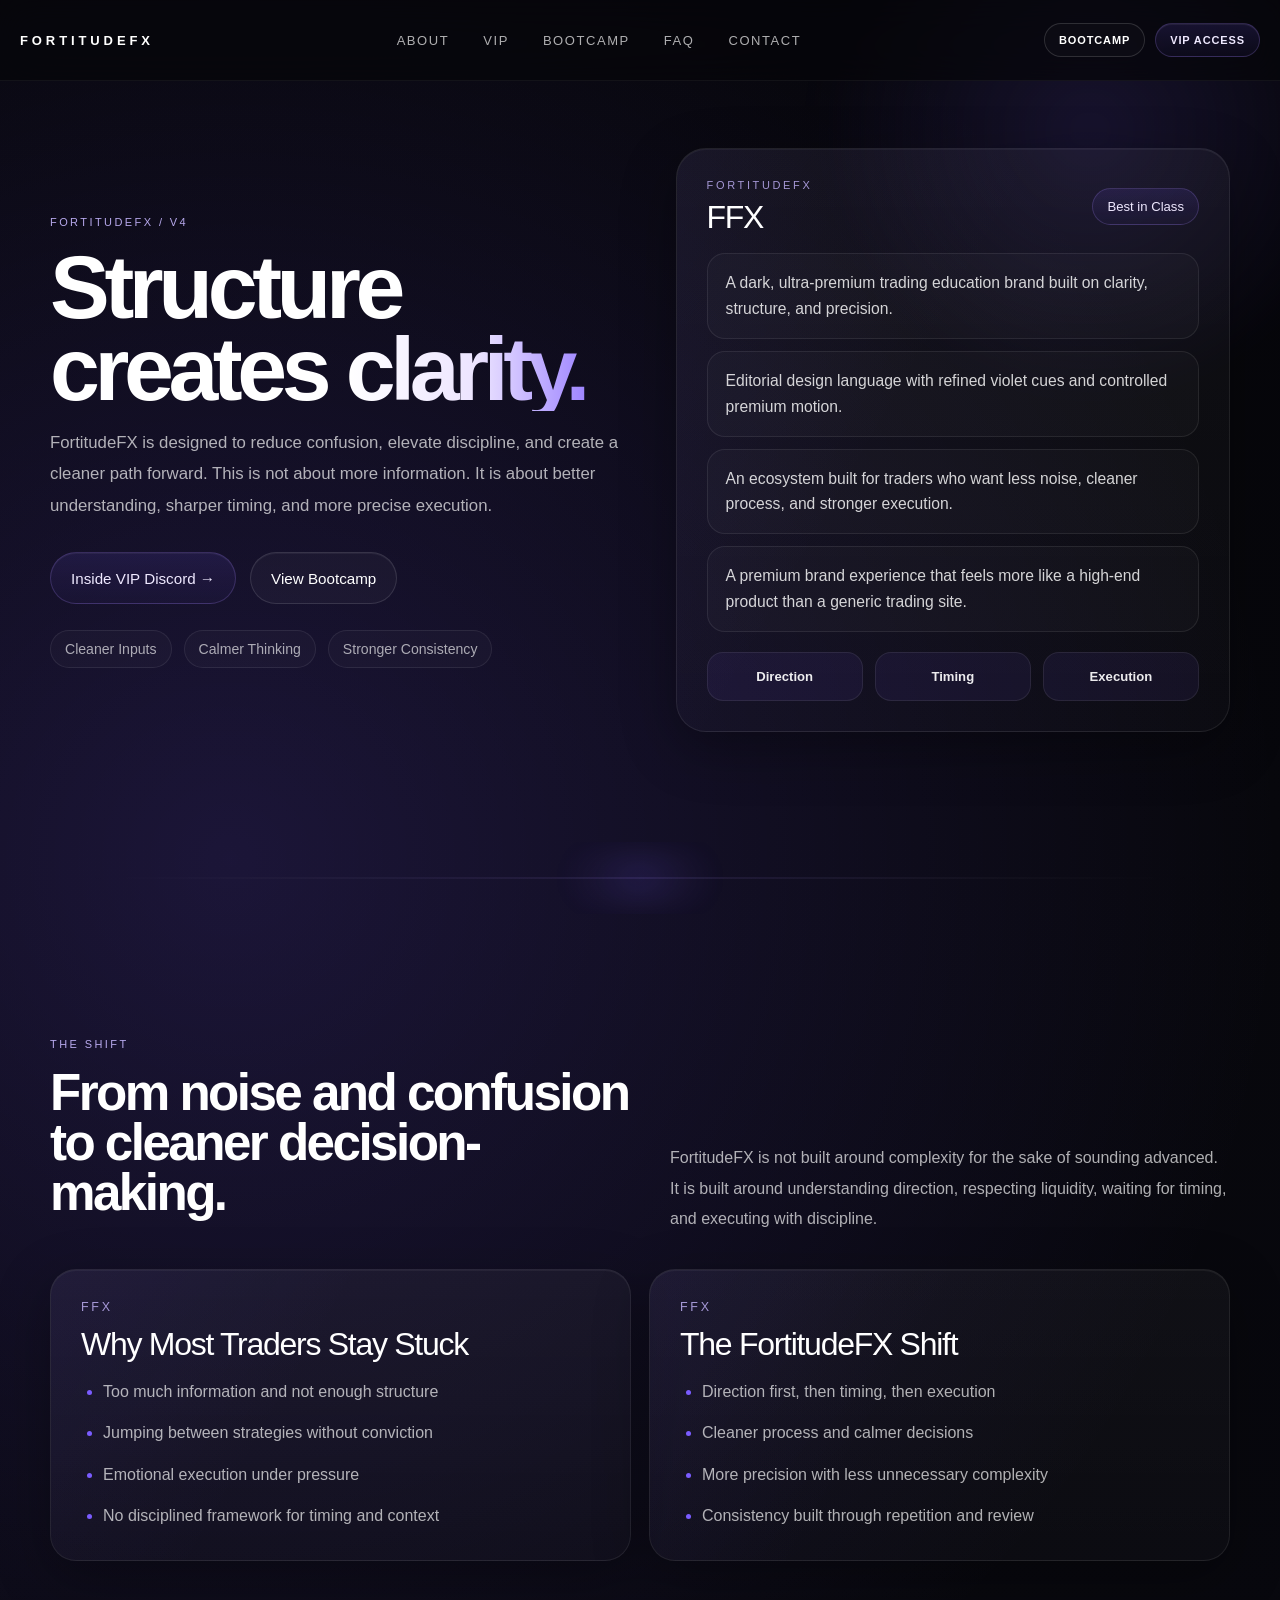
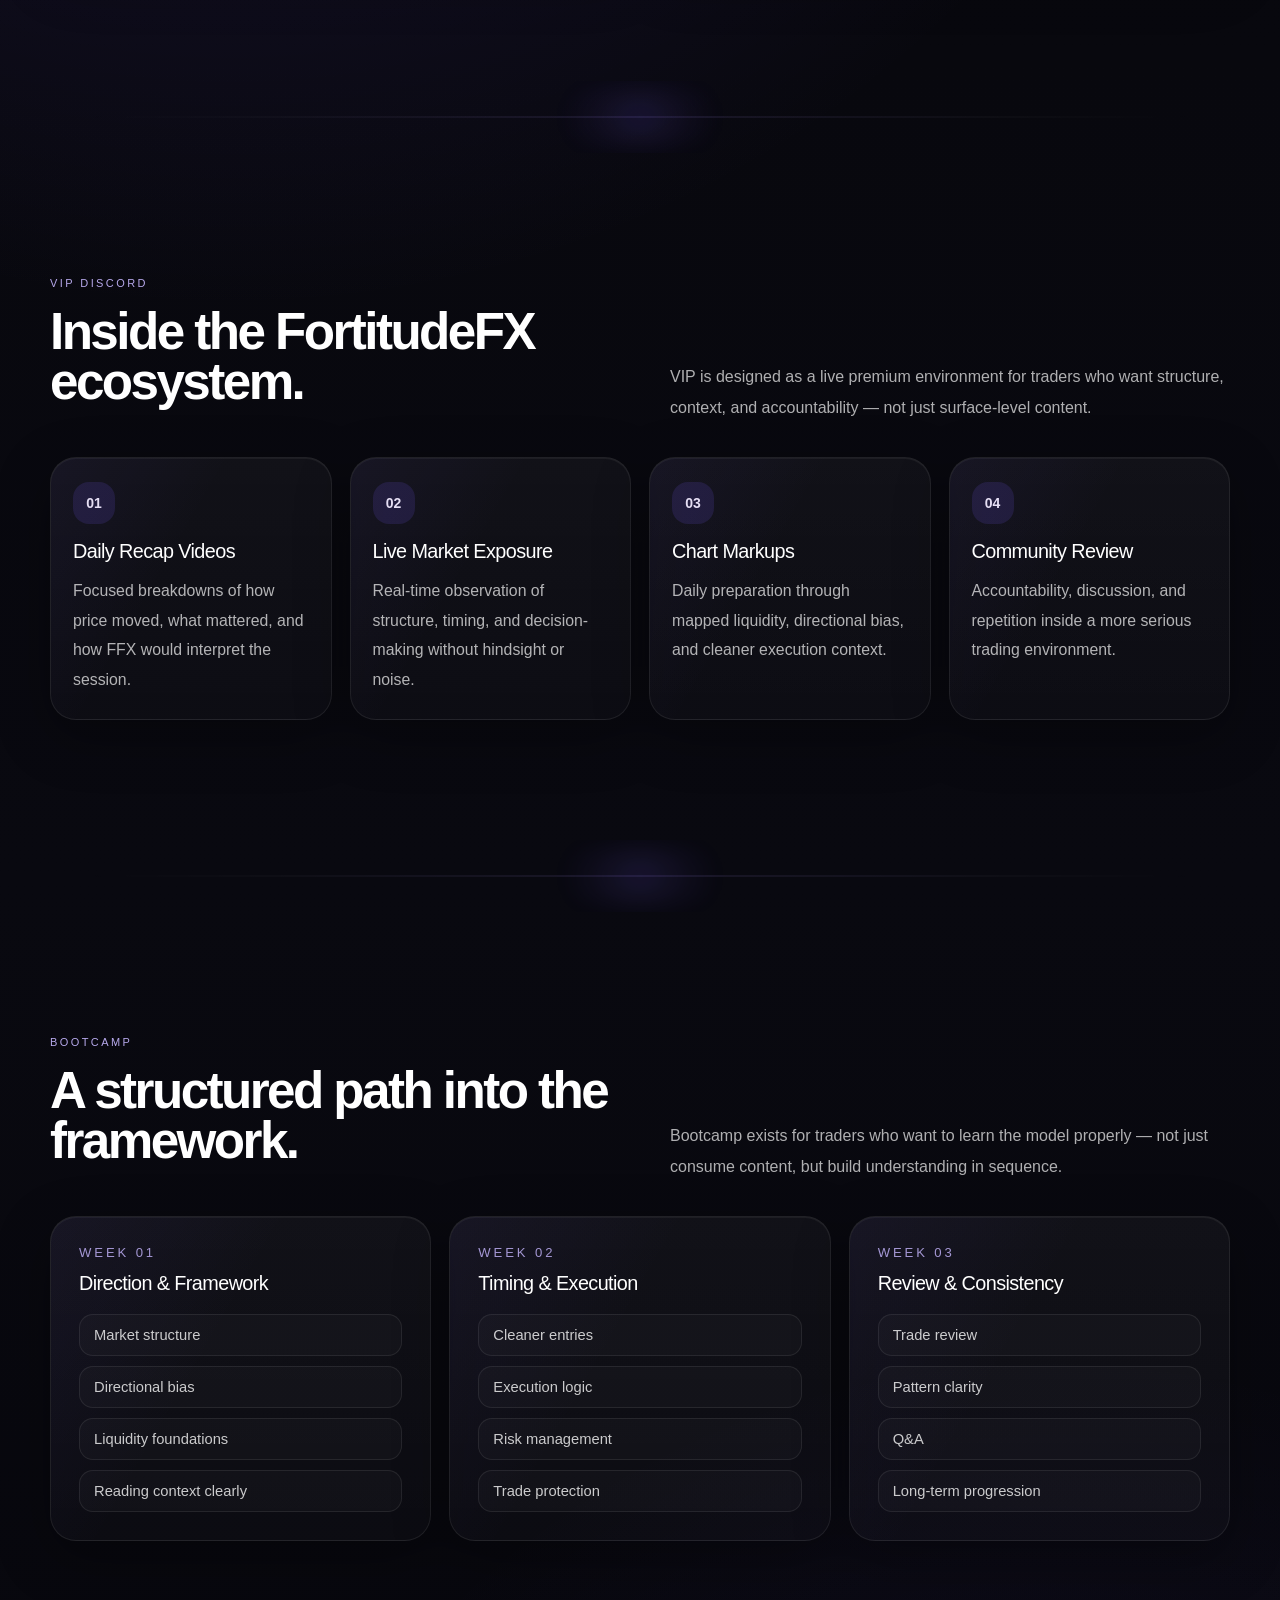
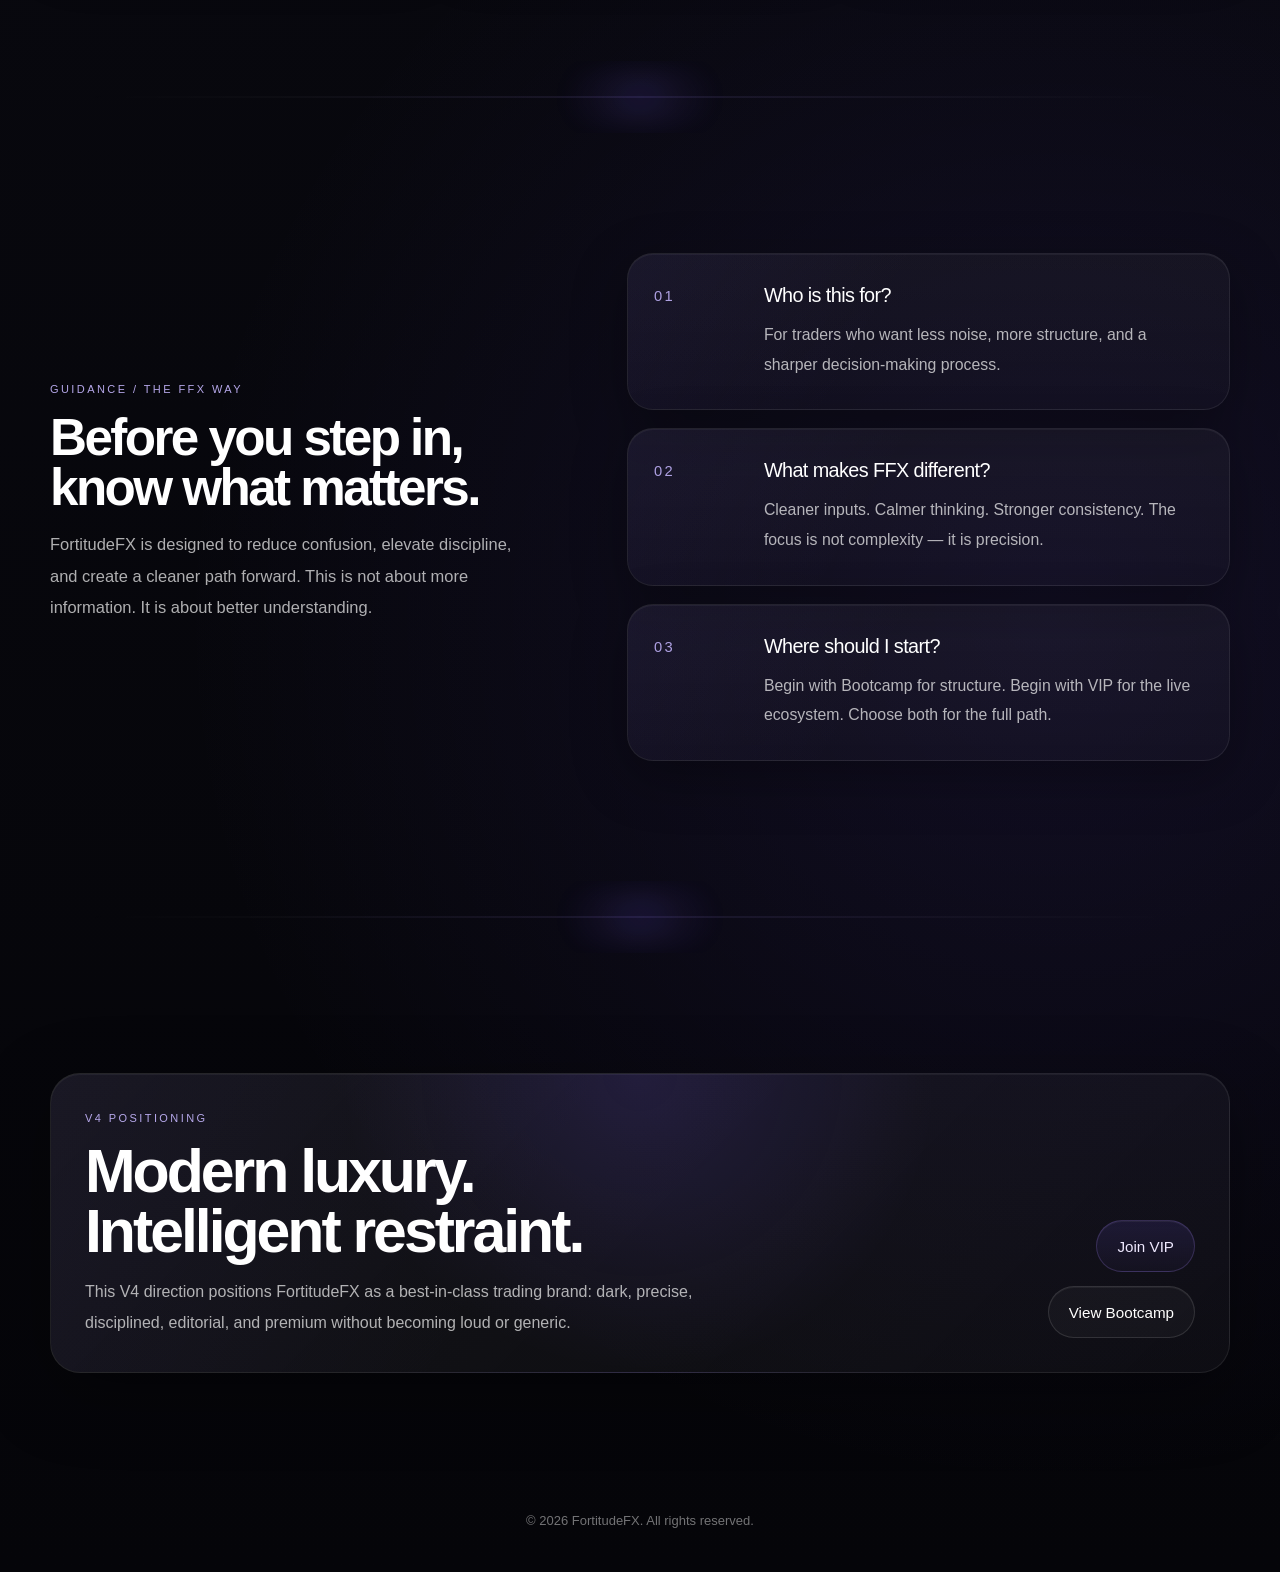
==== commit b0c54f0c: "Fix HTML entity encoding in index.html" ====
--- a/index.html
+++ b/index.html
@@ -7,7 +7,7 @@
   <meta name="theme-color" content="#06060a" />
   <link rel="stylesheet" href="styles.css" />
 </head>
-<body id="top">
+<body>
 
   <nav class="nav">
     <div class="nav-wrap">
@@ -206,7 +206,7 @@
           <div class="week-list">
             <div>Trade review</div>
             <div>Pattern clarity</div>
-            <div>Q&A</div>
+            <div>Q&amp;A</div>
             <div>Long-term progression</div>
           </div>
         </article>
--- a/styles.css
+++ b/styles.css
@@ -199,6 +199,45 @@
   z-index: 1;
   max-width: var(--max);
   margin: 0 auto;
+}
+
+.section-break {
+  position: relative;
+  height: 72px;
+  width: 100%;
+  overflow: hidden;
+  pointer-events: none;
+}
+
+.section-break::before {
+  content: "";
+  position: absolute;
+  left: 50%;
+  top: 50%;
+  width: min(1120px, calc(100% - 48px));
+  height: 1px;
+  transform: translate(-50%, -50%);
+  background: linear-gradient(
+    90deg,
+    rgba(255,255,255,0) 0%,
+    rgba(255,255,255,0.05) 18%,
+    rgba(167, 139, 250, 0.22) 50%,
+    rgba(255,255,255,0.05) 82%,
+    rgba(255,255,255,0) 100%
+  );
+}
+
+.section-break::after {
+  content: "";
+  position: absolute;
+  left: 50%;
+  top: 50%;
+  width: 220px;
+  height: 56px;
+  transform: translate(-50%, -50%);
+  background: radial-gradient(circle, rgba(122, 92, 255, 0.16) 0%, rgba(122, 92, 255, 0.06) 38%, rgba(122, 92, 255, 0) 72%);
+  filter: blur(12px);
+  opacity: 0.9;
 }
 
 .hero {
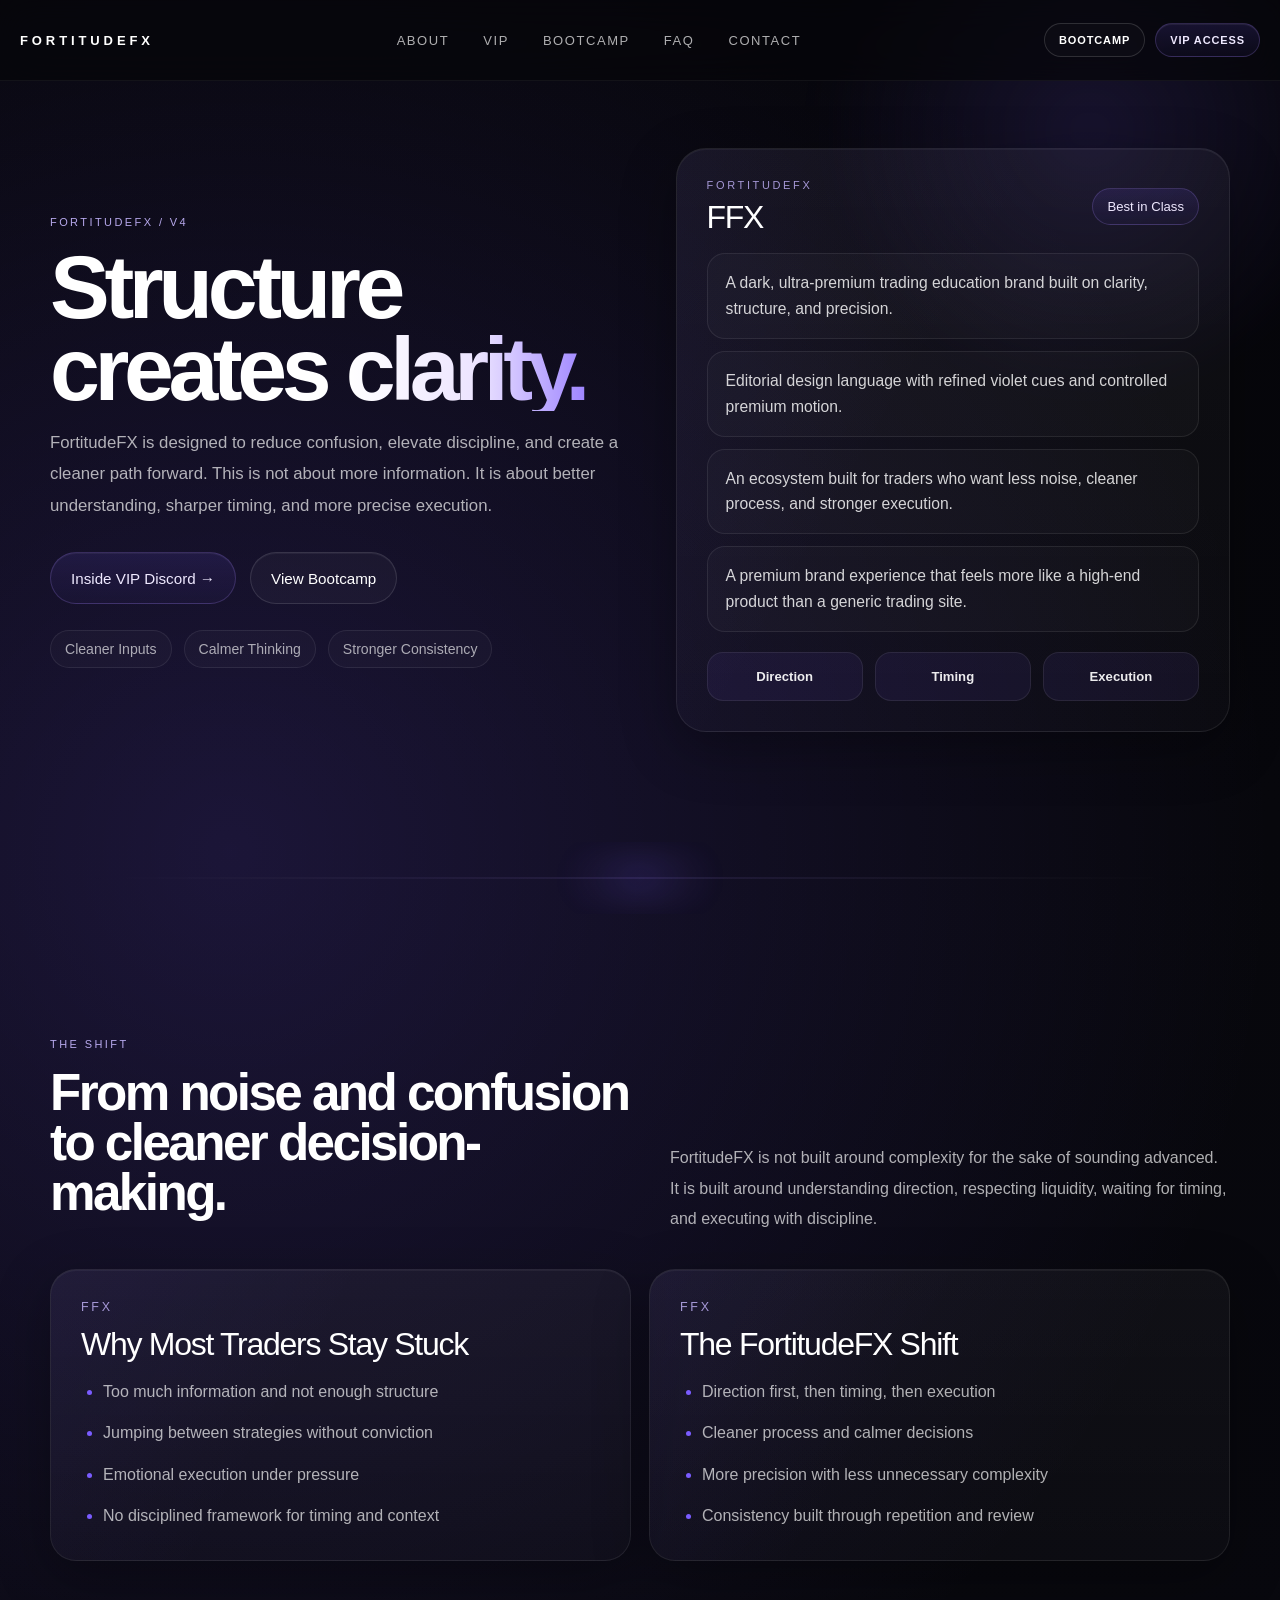
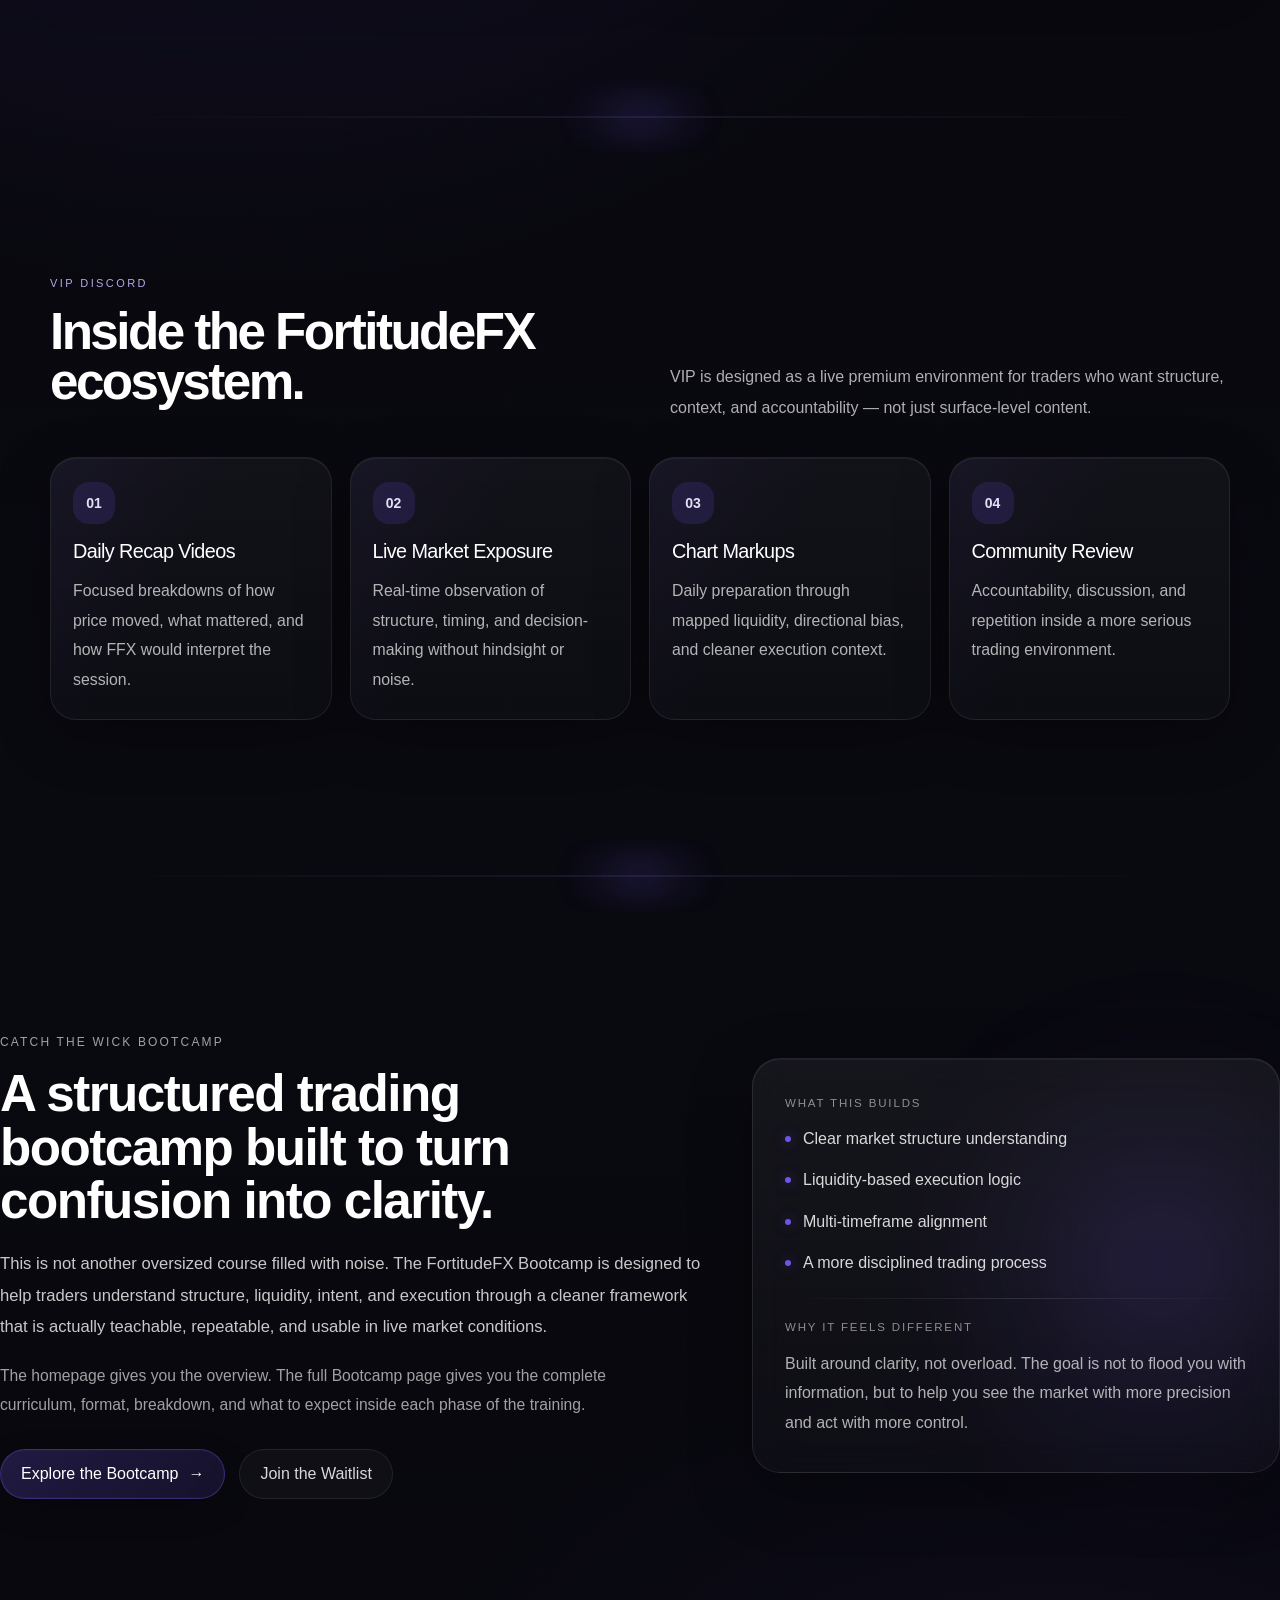
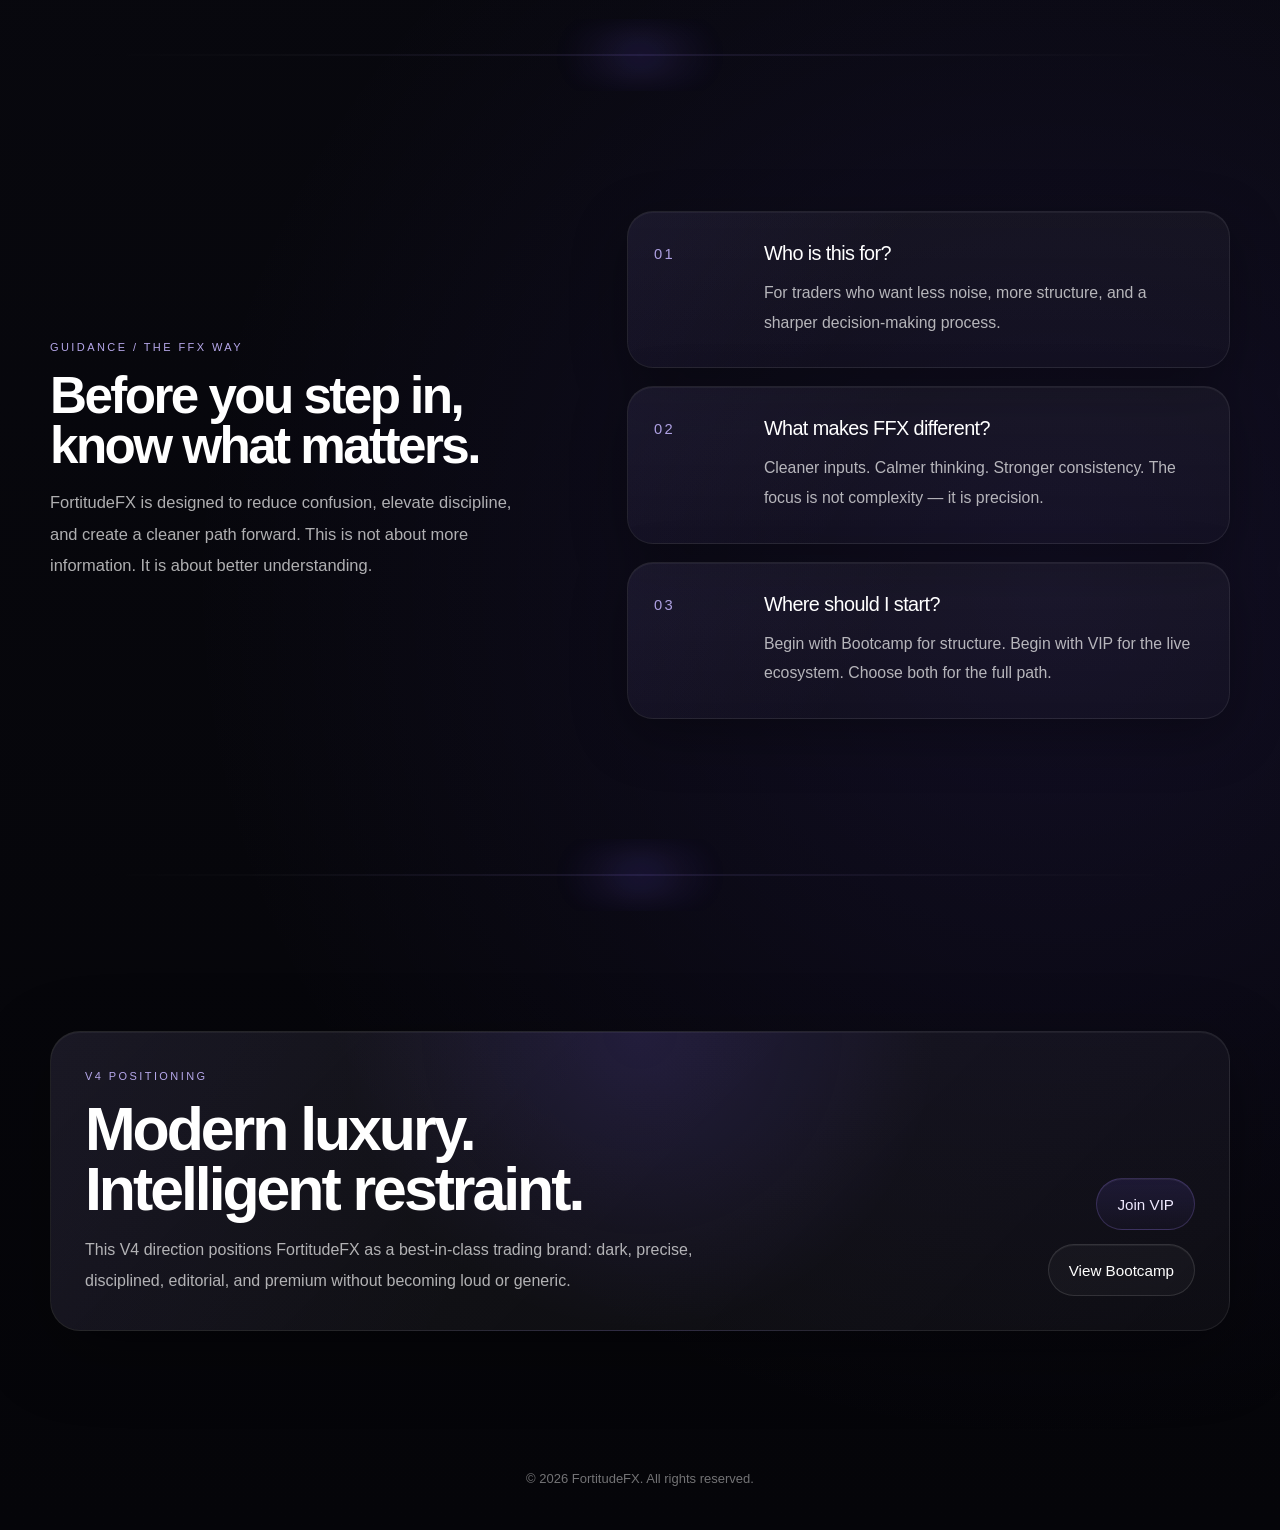
==== commit 35a824e7: "Add bootcamp teaser section to index.html Added a new bootcamp teaser section with details about the" ====
--- a/index.html
+++ b/index.html
@@ -165,51 +165,60 @@
   <div class="section-break"></div>
 
   <!-- BOOTCAMP -->
-  <section class="section" id="bootcamp">
-    <div class="section-wrap">
-      <div class="section-head">
-        <div>
-          <span class="kicker">Bootcamp</span>
-          <h2>A structured path into the framework.</h2>
-        </div>
-        <p>
-          Bootcamp exists for traders who want to learn the model properly — not just consume content, but build understanding in sequence.
-        </p>
-      </div>
-
-      <div class="bootcamp-grid">
-        <article class="week-card">
-          <div class="week">Week 01</div>
-          <h3>Direction & Framework</h3>
-          <div class="week-list">
-            <div>Market structure</div>
-            <div>Directional bias</div>
-            <div>Liquidity foundations</div>
-            <div>Reading context clearly</div>
-          </div>
-        </article>
-
-        <article class="week-card">
-          <div class="week">Week 02</div>
-          <h3>Timing & Execution</h3>
-          <div class="week-list">
-            <div>Cleaner entries</div>
-            <div>Execution logic</div>
-            <div>Risk management</div>
-            <div>Trade protection</div>
-          </div>
-        </article>
-
-        <article class="week-card">
-          <div class="week">Week 03</div>
-          <h3>Review & Consistency</h3>
-          <div class="week-list">
-            <div>Trade review</div>
-            <div>Pattern clarity</div>
-            <div>Q&amp;A</div>
-            <div>Long-term progression</div>
-          </div>
-        </article>
+  <section class="bootcamp-teaser" id="bootcamp">
+    <div class="bootcamp-teaser-glow"></div>
+
+    <div class="container bootcamp-teaser-wrap">
+      <div class="bootcamp-teaser-left">
+        <span class="bootcamp-teaser-kicker">CATCH THE WICK BOOTCAMP</span>
+        <h2>
+          A structured trading bootcamp built to turn confusion into clarity.
+        </h2>
+        <p class="bootcamp-teaser-lead">
+          This is not another oversized course filled with noise. The FortitudeFX
+          Bootcamp is designed to help traders understand structure, liquidity,
+          intent, and execution through a cleaner framework that is actually
+          teachable, repeatable, and usable in live market conditions.
+        </p>
+
+        <p class="bootcamp-teaser-copy">
+          The homepage gives you the overview. The full Bootcamp page gives you
+          the complete curriculum, format, breakdown, and what to expect inside
+          each phase of the training.
+        </p>
+
+        <div class="bootcamp-teaser-actions">
+          <a href="bootcamp.html" class="bootcamp-teaser-primary">
+            Explore the Bootcamp
+            <span aria-hidden="true">→</span>
+          </a>
+
+          <a href="waitlist.html" class="bootcamp-teaser-secondary">
+            Join the Waitlist
+          </a>
+        </div>
+      </div>
+
+      <div class="bootcamp-teaser-right">
+        <div class="bootcamp-teaser-card">
+          <span class="bootcamp-card-label">WHAT THIS BUILDS</span>
+
+          <ul class="bootcamp-card-points">
+            <li>Clear market structure understanding</li>
+            <li>Liquidity-based execution logic</li>
+            <li>Multi-timeframe alignment</li>
+            <li>A more disciplined trading process</li>
+          </ul>
+
+          <div class="bootcamp-card-divider"></div>
+
+          <span class="bootcamp-card-label">WHY IT FEELS DIFFERENT</span>
+          <p class="bootcamp-card-note">
+            Built around clarity, not overload. The goal is not to flood you with
+            information, but to help you see the market with more precision and
+            act with more control.
+          </p>
+        </div>
       </div>
     </div>
   </section>
--- a/styles.css
+++ b/styles.css
@@ -1234,3 +1234,232 @@
     grid-template-columns: 1fr;
   }
 }
+
+/* ========================================
+   BOOTCAMP TEASER SECTION — v1 (LOCKED)
+   ======================================== */
+
+.bootcamp-teaser {
+  position: relative;
+  padding: 120px 0;
+  overflow: hidden;
+}
+
+.bootcamp-teaser-glow {
+  position: absolute;
+  width: 520px;
+  height: 520px;
+  right: -140px;
+  top: 50%;
+  transform: translateY(-50%);
+  background: radial-gradient(
+    circle,
+    rgba(122, 92, 255, 0.18) 0%,
+    rgba(122, 92, 255, 0.06) 35%,
+    rgba(122, 92, 255, 0) 72%
+  );
+  filter: blur(40px);
+  pointer-events: none;
+  z-index: 0;
+}
+
+.bootcamp-teaser-wrap {
+  position: relative;
+  z-index: 1;
+  display: grid;
+  grid-template-columns: 1.2fr 0.9fr;
+  gap: 48px;
+  align-items: center;
+}
+
+.bootcamp-teaser-kicker {
+  display: inline-block;
+  margin-bottom: 18px;
+  font-size: 0.75rem;
+  letter-spacing: 0.18em;
+  text-transform: uppercase;
+  color: rgba(255, 255, 255, 0.62);
+}
+
+.bootcamp-teaser h2 {
+  margin: 0 0 20px;
+  max-width: 760px;
+  font-size: clamp(2rem, 4vw, 3.6rem);
+  line-height: 1.05;
+  letter-spacing: -0.03em;
+  color: #ffffff;
+}
+
+.bootcamp-teaser-lead {
+  max-width: 720px;
+  margin: 0 0 18px;
+  font-size: 1.04rem;
+  line-height: 1.9;
+  color: rgba(255, 255, 255, 0.78);
+}
+
+.bootcamp-teaser-copy {
+  max-width: 680px;
+  margin: 0 0 30px;
+  font-size: 0.98rem;
+  line-height: 1.85;
+  color: rgba(255, 255, 255, 0.62);
+}
+
+.bootcamp-teaser-actions {
+  display: flex;
+  flex-wrap: wrap;
+  gap: 14px;
+  align-items: center;
+}
+
+.bootcamp-teaser-primary,
+.bootcamp-teaser-secondary {
+  display: inline-flex;
+  align-items: center;
+  gap: 10px;
+  min-height: 50px;
+  padding: 0 20px;
+  border-radius: 999px;
+  text-decoration: none;
+  transition: all 0.28s ease;
+  white-space: nowrap;
+}
+
+.bootcamp-teaser-primary {
+  background: linear-gradient(
+    135deg,
+    rgba(122, 92, 255, 0.22),
+    rgba(122, 92, 255, 0.12)
+  );
+  border: 1px solid rgba(122, 92, 255, 0.32);
+  color: #ffffff;
+  box-shadow:
+    0 10px 30px rgba(0, 0, 0, 0.22),
+    0 0 0 1px rgba(255, 255, 255, 0.02) inset;
+}
+
+.bootcamp-teaser-primary:hover {
+  transform: translateY(-1px);
+  border-color: rgba(122, 92, 255, 0.48);
+  box-shadow:
+    0 14px 40px rgba(0, 0, 0, 0.28),
+    0 0 30px rgba(122, 92, 255, 0.12);
+}
+
+.bootcamp-teaser-secondary {
+  background: rgba(255, 255, 255, 0.03);
+  border: 1px solid rgba(255, 255, 255, 0.08);
+  color: rgba(255, 255, 255, 0.84);
+}
+
+.bootcamp-teaser-secondary:hover {
+  transform: translateY(-1px);
+  border-color: rgba(255, 255, 255, 0.14);
+  background: rgba(255, 255, 255, 0.045);
+}
+
+.bootcamp-teaser-card {
+  position: relative;
+  padding: 34px 32px;
+  border-radius: 28px;
+  background:
+    linear-gradient(
+      180deg,
+      rgba(255, 255, 255, 0.055),
+      rgba(255, 255, 255, 0.025)
+    );
+  border: 1px solid rgba(255, 255, 255, 0.09);
+  box-shadow:
+    0 18px 60px rgba(0, 0, 0, 0.34),
+    inset 0 1px 0 rgba(255, 255, 255, 0.05);
+  backdrop-filter: blur(18px);
+}
+
+.bootcamp-card-label {
+  display: inline-block;
+  margin-bottom: 16px;
+  font-size: 0.72rem;
+  letter-spacing: 0.16em;
+  text-transform: uppercase;
+  color: rgba(255, 255, 255, 0.52);
+}
+
+.bootcamp-card-points {
+  list-style: none;
+  margin: 0;
+  padding: 0;
+}
+
+.bootcamp-card-points li {
+  position: relative;
+  padding: 0 0 0 18px;
+  margin-bottom: 14px;
+  color: rgba(255, 255, 255, 0.84);
+  line-height: 1.7;
+}
+
+.bootcamp-card-points li::before {
+  content: "";
+  position: absolute;
+  left: 0;
+  top: 11px;
+  width: 6px;
+  height: 6px;
+  border-radius: 999px;
+  background: rgba(122, 92, 255, 0.9);
+  box-shadow: 0 0 14px rgba(122, 92, 255, 0.45);
+}
+
+.bootcamp-card-divider {
+  width: 100%;
+  height: 1px;
+  margin: 22px 0 18px;
+  background: linear-gradient(
+    90deg,
+    rgba(255,255,255,0),
+    rgba(255,255,255,0.12),
+    rgba(255,255,255,0)
+  );
+}
+
+.bootcamp-card-note {
+  margin: 0;
+  color: rgba(255, 255, 255, 0.68);
+  line-height: 1.85;
+}
+
+@media (max-width: 980px) {
+  .bootcamp-teaser {
+    padding: 90px 0;
+  }
+
+  .bootcamp-teaser-wrap {
+    grid-template-columns: 1fr;
+    gap: 30px;
+  }
+
+  .bootcamp-teaser-card {
+    padding: 28px 24px;
+  }
+}
+
+@media (max-width: 640px) {
+  .bootcamp-teaser {
+    padding: 72px 0;
+  }
+
+  .bootcamp-teaser h2 {
+    font-size: clamp(1.8rem, 9vw, 2.6rem);
+  }
+
+  .bootcamp-teaser-actions {
+    flex-direction: column;
+    align-items: stretch;
+  }
+
+  .bootcamp-teaser-primary,
+  .bootcamp-teaser-secondary {
+    justify-content: center;
+  }
+}
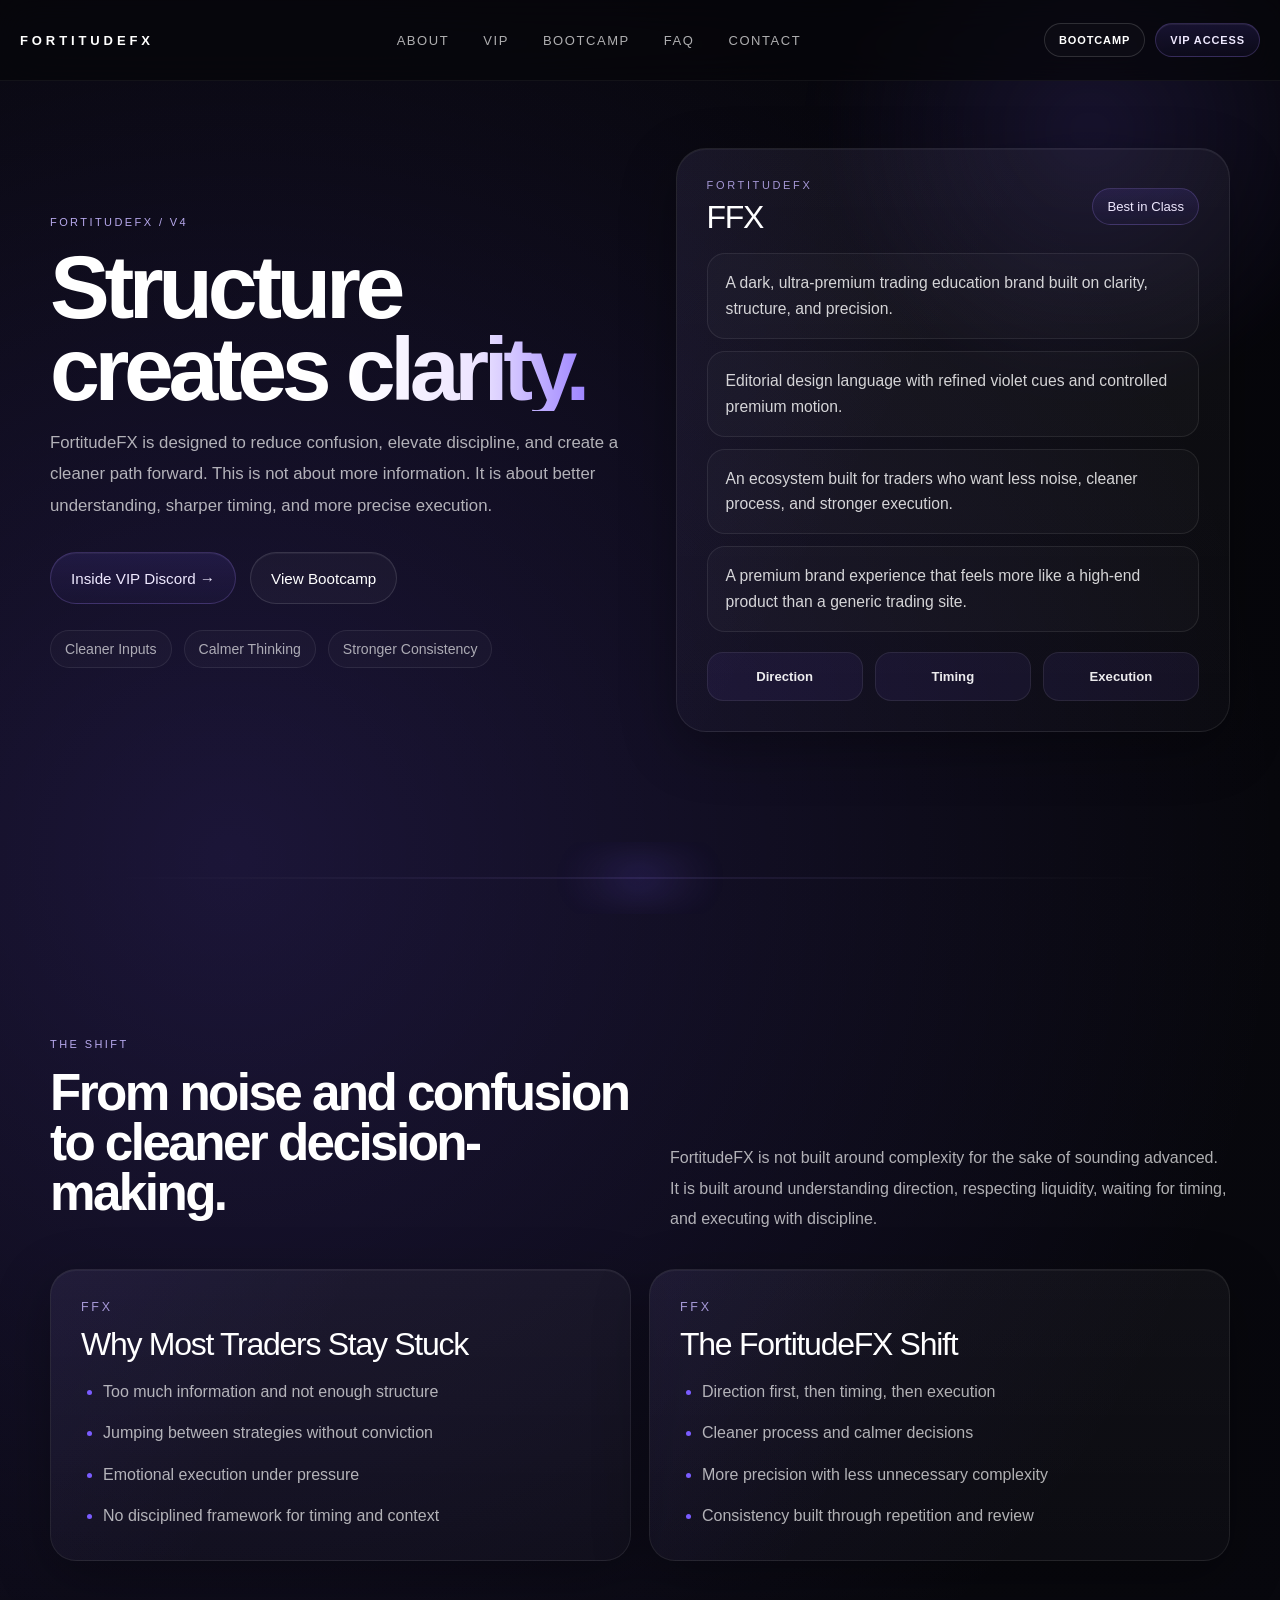
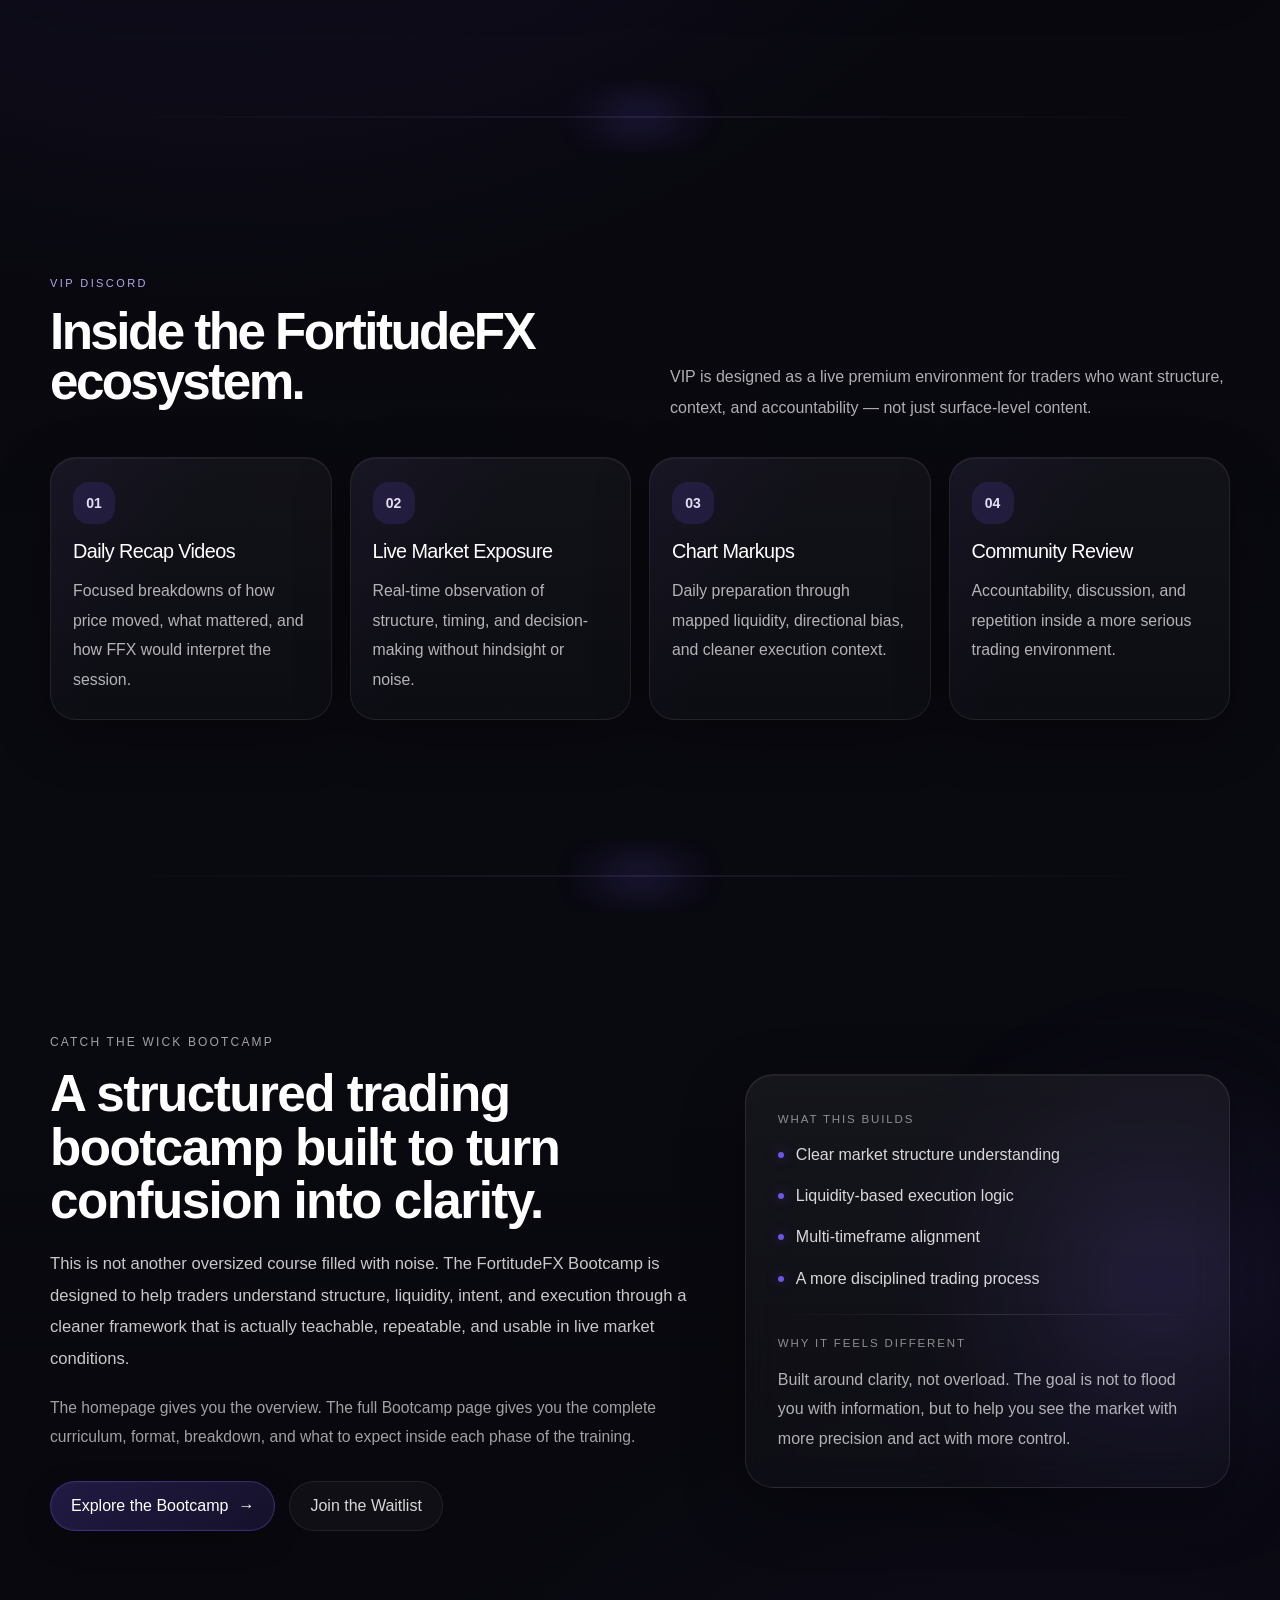
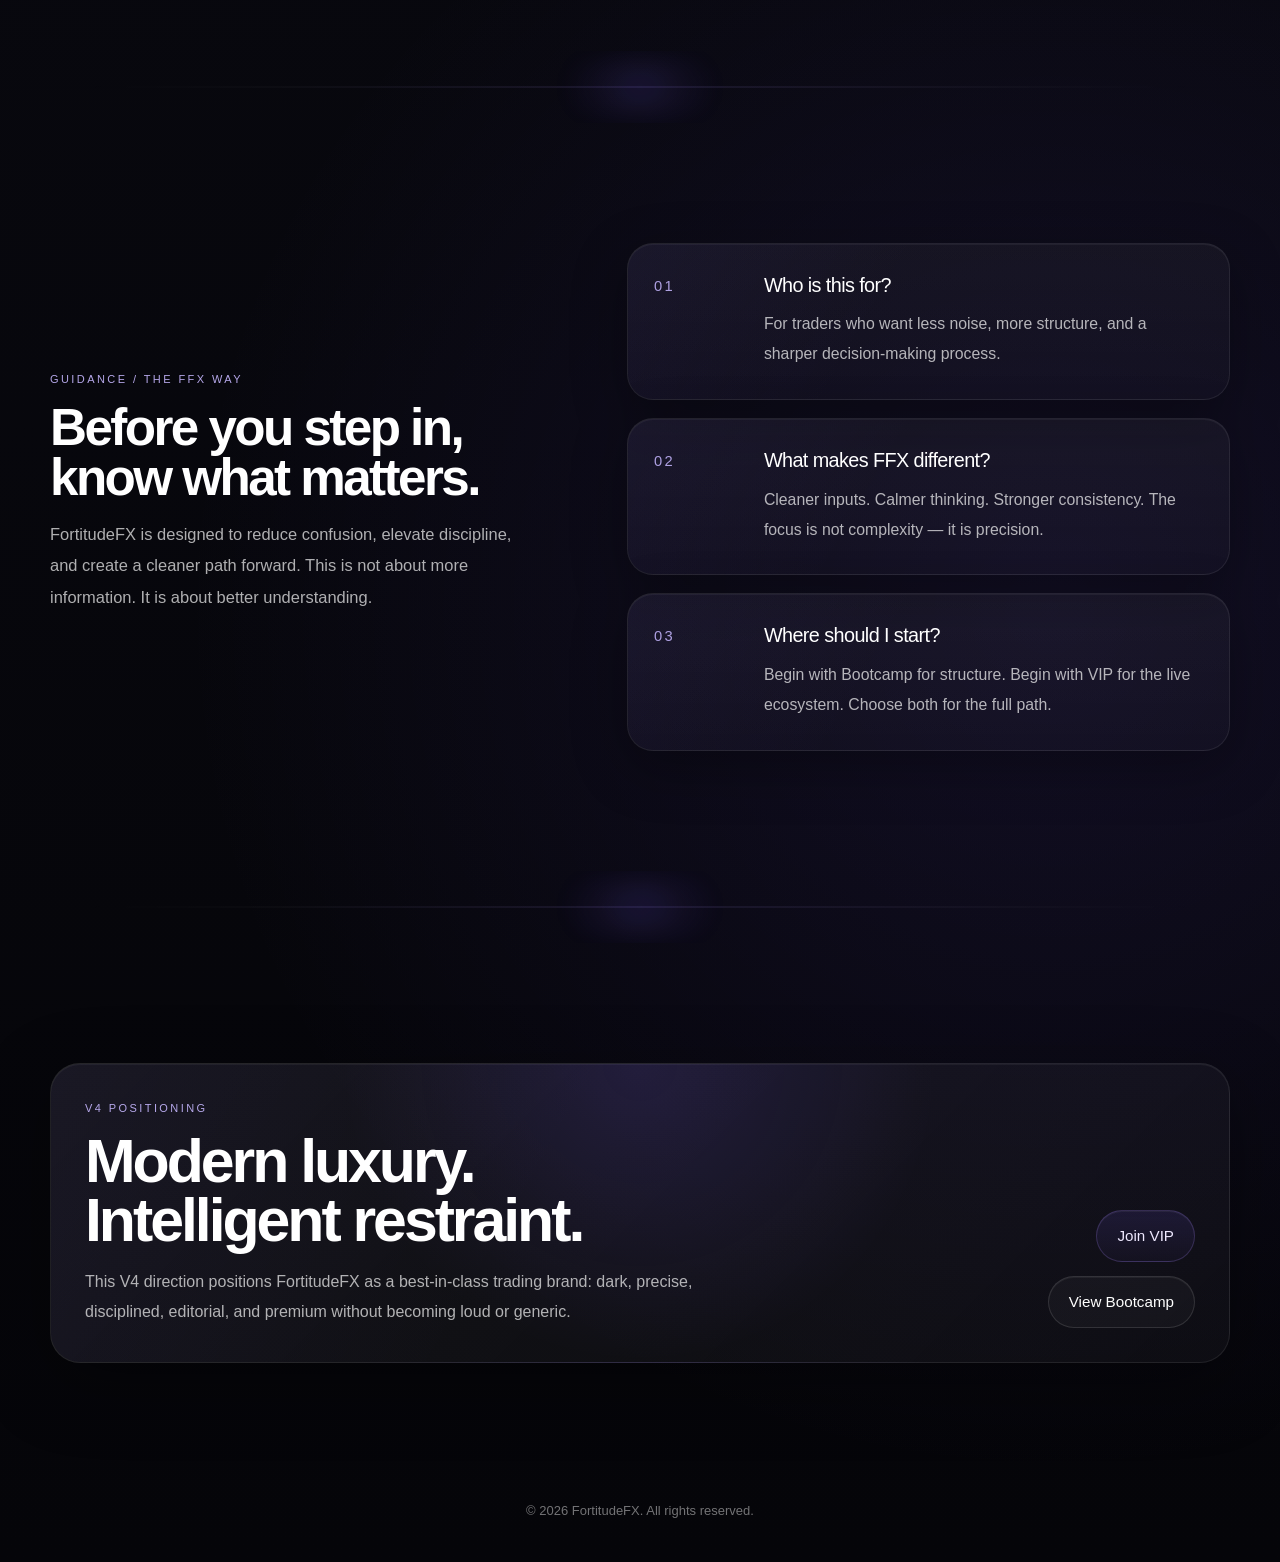
==== commit 9b0a1d17: "Refactor bootcamp section classes in index.html" ====
--- a/index.html
+++ b/index.html
@@ -165,10 +165,10 @@
   <div class="section-break"></div>
 
   <!-- BOOTCAMP -->
-  <section class="bootcamp-teaser" id="bootcamp">
+  <section class="section bootcamp-teaser" id="bootcamp">
     <div class="bootcamp-teaser-glow"></div>
 
-    <div class="container bootcamp-teaser-wrap">
+    <div class="section-wrap bootcamp-teaser-wrap">
       <div class="bootcamp-teaser-left">
         <span class="bootcamp-teaser-kicker">CATCH THE WICK BOOTCAMP</span>
         <h2>
